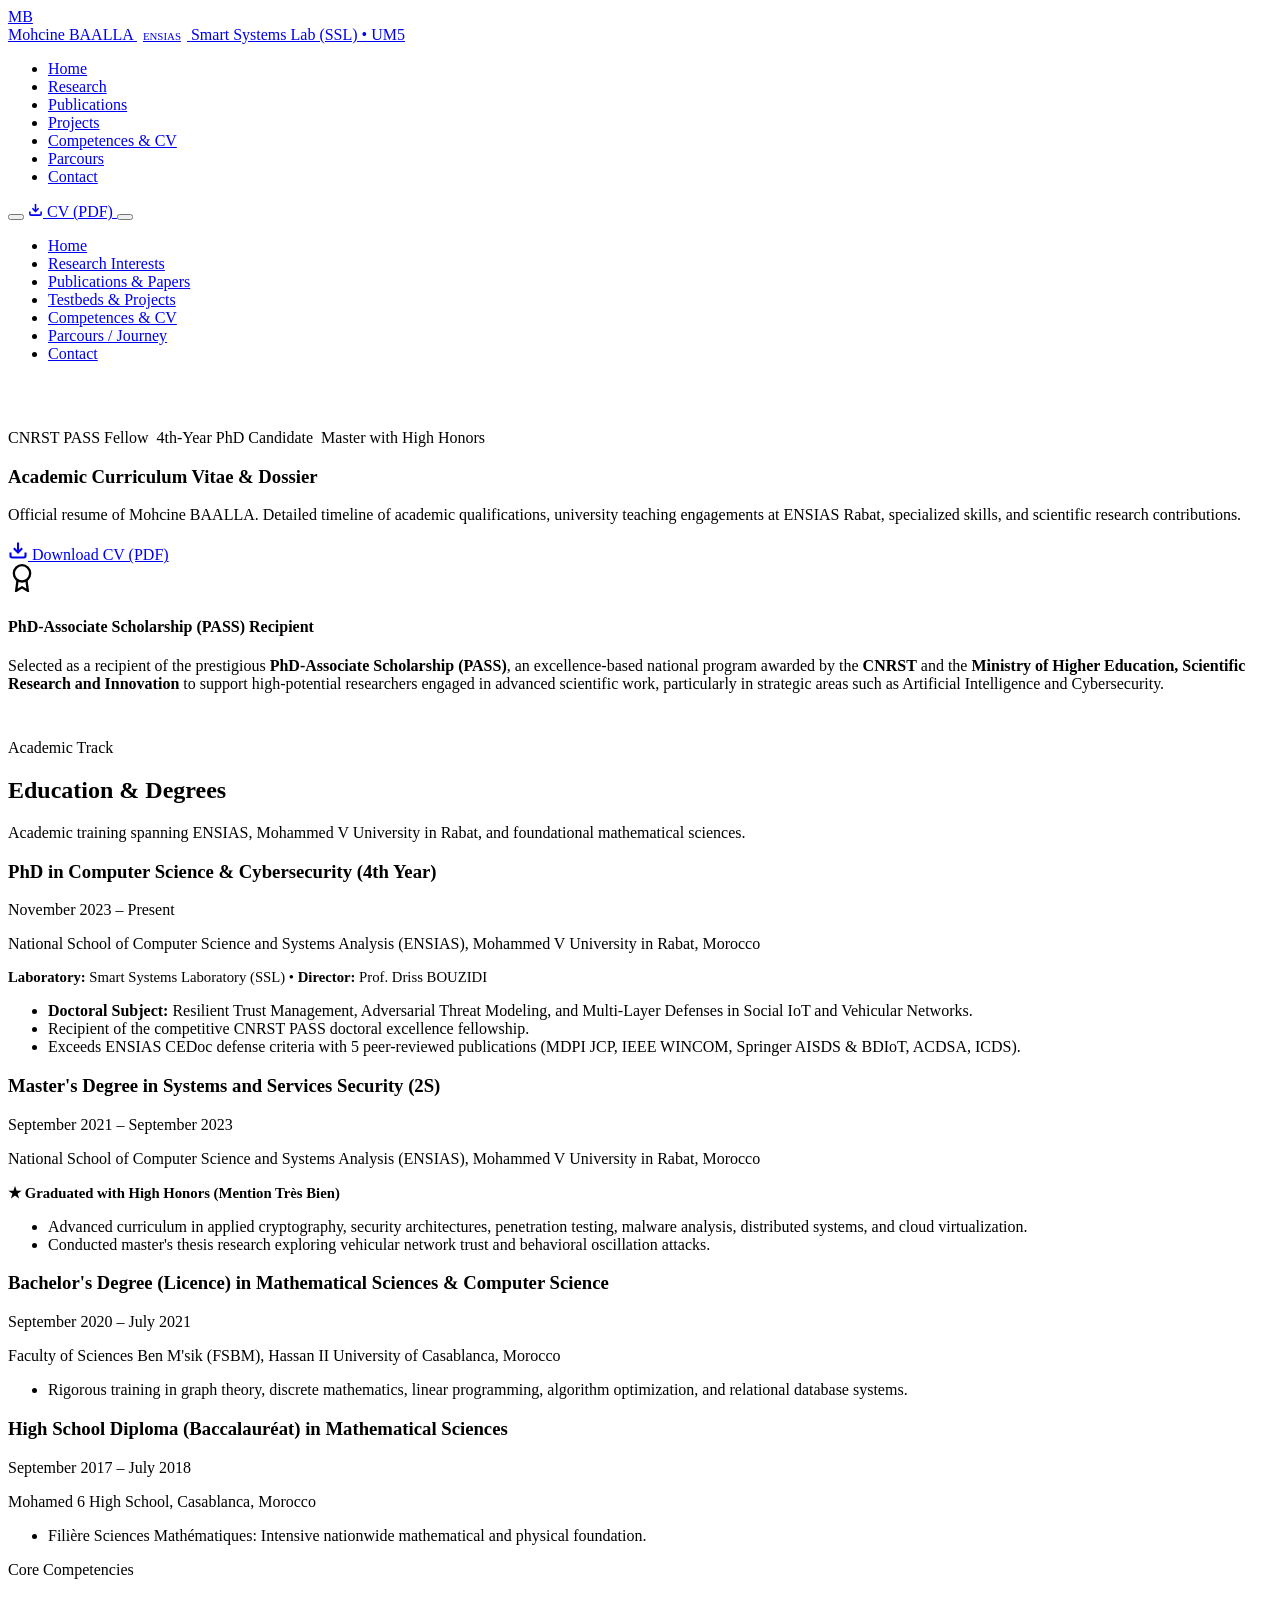
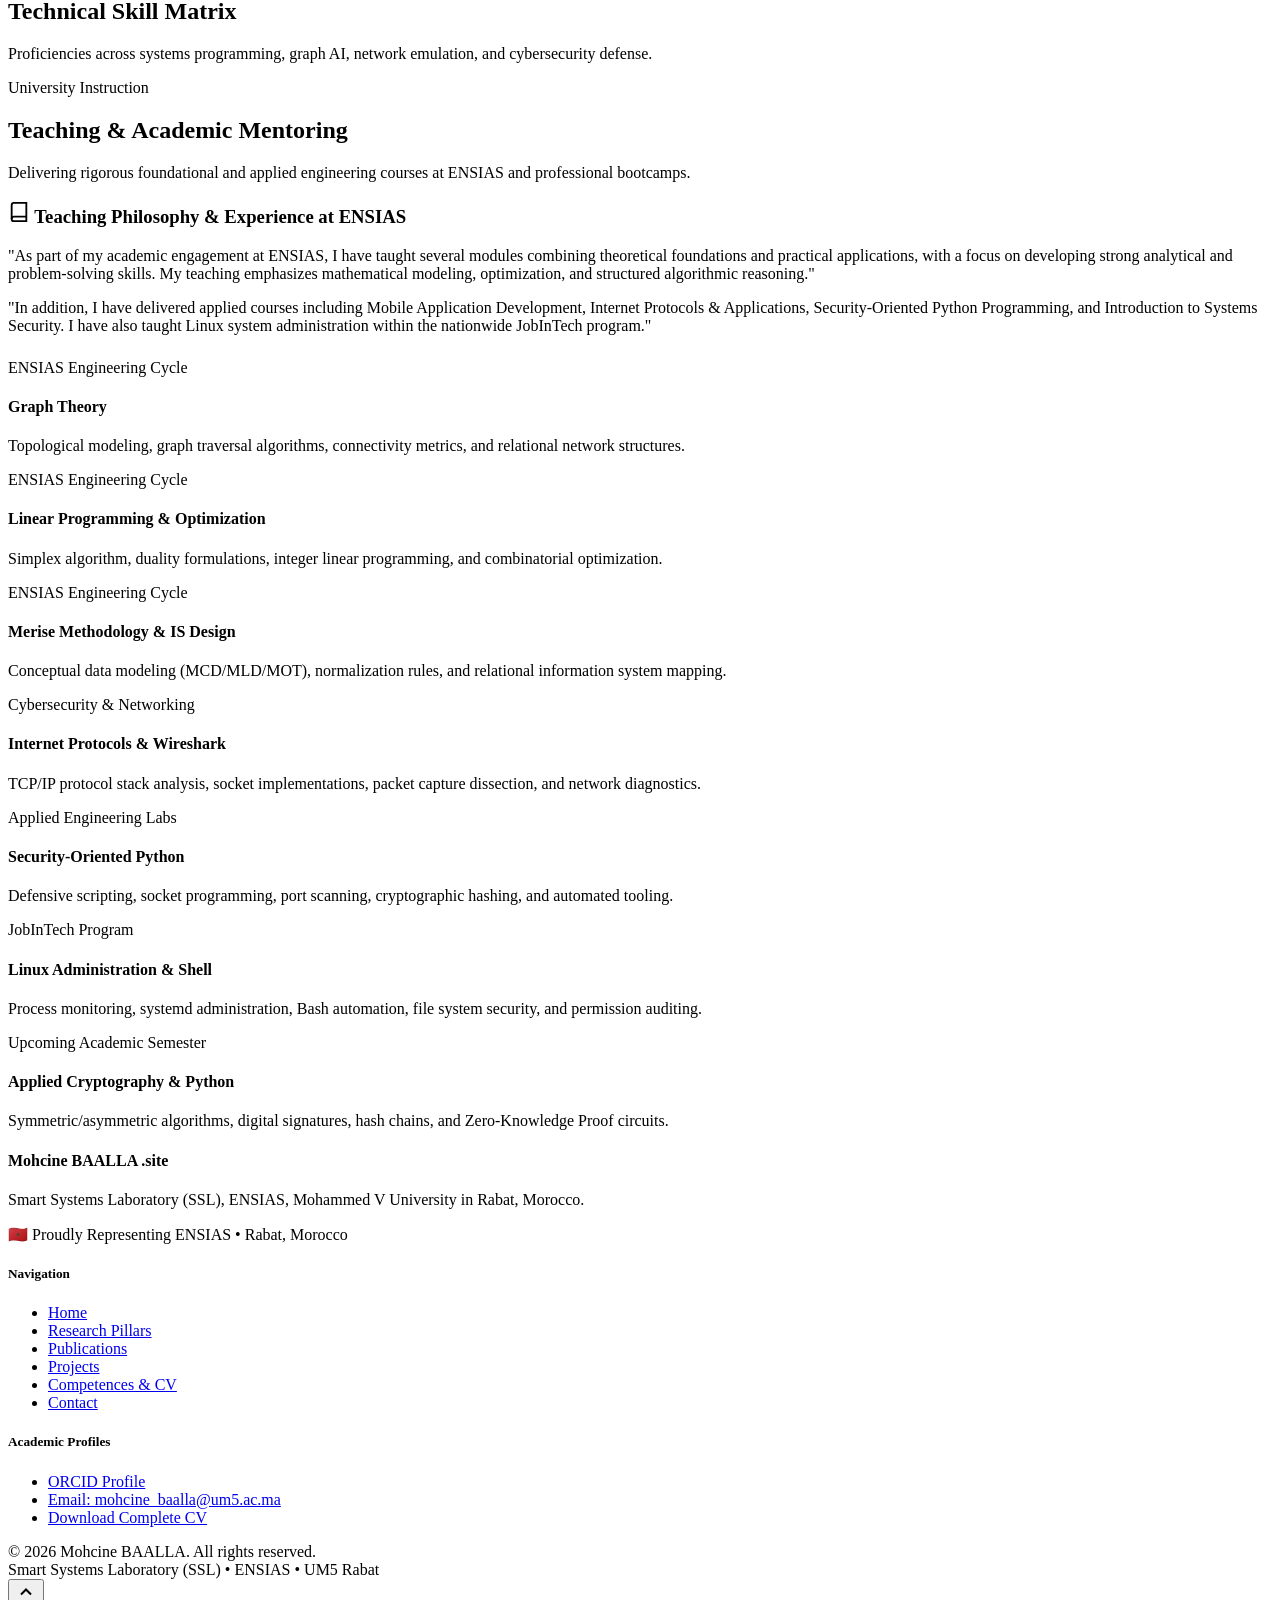
==== competences.html @ a09f3de0 "Add files via upload" ====
<!DOCTYPE html>
<html lang="en" data-theme="dark">
<head>
  <meta charset="UTF-8">
  <meta name="viewport" content="width=device-width, initial-scale=1.0">
  <title>Curriculum Vitae & Technical Competences | Mohcine BAALLA | ENSIAS Rabat</title>
  <meta name="description" content="Academic Curriculum Vitae and technical competencies matrix of Mohcine BAALLA: Education at ENSIAS, CNRST PASS fellowship, university teaching, and skills in Python, C, PyTorch Geometric, Contiki-NG.">
  <link rel="canonical" href="https://mohcine.site/competences.html">

  <meta property="og:type" content="article">
  <meta property="og:url" content="https://mohcine.site/competences.html">
  <meta property="og:title" content="Curriculum Vitae & Technical Competencies | Mohcine BAALLA">
  <meta property="og:description" content="Education at ENSIAS, teaching experience, and skill matrix in Cybersecurity, AI, and Network Simulation.">
  <meta property="og:image" content="https://mohcine.site/assets/images/mohcine_baalla.jpg">

  <link rel="stylesheet" href="assets/css/style.css">
</head>
<body>

  <!-- =========================================================================
       NAVIGATION BAR
       ========================================================================= -->
  <header class="site-header">
    <div class="container nav-container">
      <a href="index.html" class="brand-logo" aria-label="Mohcine Baalla Homepage">
        <div class="brand-symbol">MB</div>
        <div class="brand-text">
          <span class="brand-name">Mohcine BAALLA <span class="badge badge-sapphire" style="font-size: 0.68rem; padding: 2px 6px;">ENSIAS</span></span>
          <span class="brand-tag">Smart Systems Lab (SSL) • UM5</span>
        </div>
      </a>

      <nav aria-label="Main Navigation">
        <ul class="nav-links">
          <li><a href="index.html" class="nav-link">Home</a></li>
          <li><a href="research.html" class="nav-link">Research</a></li>
          <li><a href="publications.html" class="nav-link">Publications</a></li>
          <li><a href="projects.html" class="nav-link">Projects</a></li>
          <li><a href="competences.html" class="nav-link active">Competences & CV</a></li>
          <li><a href="parcours.html" class="nav-link">Parcours</a></li>
          <li><a href="contact.html" class="nav-link">Contact</a></li>
        </ul>
      </nav>

      <div class="nav-actions">
        <button class="theme-toggle-btn" id="themeToggleBtn" aria-label="Toggle Theme" title="Toggle Theme"></button>
        <a href="assets/docs/CV_Mohcine_BAALLA.pdf" target="_blank" class="btn btn-sm btn-primary" download>
          <svg width="15" height="15" viewBox="0 0 24 24" fill="none" stroke="currentColor" stroke-width="2.5"><path d="M21 15v4a2 2 0 0 1-2 2H5a2 2 0 0 1-2-2v-4"/><polyline points="7 10 12 15 17 10"/><line x1="12" y1="15" x2="12" y2="3"/></svg>
          CV (PDF)
        </a>
        <button class="hamburger-btn" id="hamburgerBtn" aria-label="Toggle navigation menu">
          <span></span><span></span><span></span>
        </button>
      </div>
    </div>
  </header>

  <div class="mobile-drawer" id="mobileDrawer">
    <ul class="mobile-nav-links">
      <li><a href="index.html" class="mobile-nav-link">Home</a></li>
      <li><a href="research.html" class="mobile-nav-link">Research Interests</a></li>
      <li><a href="publications.html" class="mobile-nav-link">Publications & Papers</a></li>
      <li><a href="projects.html" class="mobile-nav-link">Testbeds & Projects</a></li>
      <li><a href="competences.html" class="mobile-nav-link active">Competences & CV</a></li>
      <li><a href="parcours.html" class="mobile-nav-link">Parcours / Journey</a></li>
      <li><a href="contact.html" class="mobile-nav-link">Contact</a></li>
    </ul>
  </div>

  <!-- =========================================================================
       CV CALLOUT BANNER
       ========================================================================= -->
  <section class="section" style="padding-top: 50px; padding-bottom: 30px;">
    <div class="container">
      <div class="cv-banner">
        <div class="cv-banner-text">
          <div style="display: flex; gap: 8px; margin-bottom: 12px; flex-wrap: wrap;">
            <span class="badge badge-amber">CNRST PASS Fellow</span>
            <span class="badge badge-sapphire">4th-Year PhD Candidate</span>
            <span class="badge badge-emerald">Master with High Honors</span>
          </div>
          <h3>Academic Curriculum Vitae & Dossier</h3>
          <p>
            Official resume of Mohcine BAALLA. Detailed timeline of academic qualifications, university teaching engagements at ENSIAS Rabat, specialized skills, and scientific research contributions.
          </p>
        </div>
        <div>
          <a href="assets/docs/CV_Mohcine_BAALLA.pdf" target="_blank" class="cv-download-btn" download>
            <svg width="20" height="20" viewBox="0 0 24 24" fill="none" stroke="currentColor" stroke-width="2.5"><path d="M21 15v4a2 2 0 0 1-2 2H5a2 2 0 0 1-2-2v-4"/><polyline points="7 10 12 15 17 10"/><line x1="12" y1="15" x2="12" y2="3"/></svg>
            Download CV (PDF)
          </a>
        </div>
      </div>

      <!-- CNRST PASS Fellowship Distinction -->
      <div class="fellowship-box">
        <div class="fellowship-icon">
          <svg width="28" height="28" viewBox="0 0 24 24" fill="none" stroke="currentColor" stroke-width="2"><circle cx="12" cy="8" r="7"/><polyline points="8.21 13.89 7 23 12 20 17 23 15.79 13.88"/></svg>
        </div>
        <div>
          <h4 class="fellowship-title">PhD-Associate Scholarship (PASS) Recipient</h4>
          <p class="fellowship-desc">
            Selected as a recipient of the prestigious <strong>PhD-Associate Scholarship (PASS)</strong>, an excellence-based national program awarded by the <strong>CNRST</strong> and the <strong>Ministry of Higher Education, Scientific Research and Innovation</strong> to support high-potential researchers engaged in advanced scientific work, particularly in strategic areas such as Artificial Intelligence and Cybersecurity.
          </p>
        </div>
      </div>
    </div>
  </section>

  <!-- =========================================================================
       EDUCATION TIMELINE
       ========================================================================= -->
  <section class="section section-alt">
    <div class="container">
      <div class="section-header">
        <span class="section-kicker">Academic Track</span>
        <h2 class="section-title">Education & Degrees</h2>
        <p class="section-subtitle">Academic training spanning ENSIAS, Mohammed V University in Rabat, and foundational mathematical sciences.</p>
      </div>

      <div class="edu-list">
        <!-- PhD -->
        <div class="edu-card">
          <div class="edu-header-row">
            <h3 class="edu-degree">PhD in Computer Science & Cybersecurity (4th Year)</h3>
            <span class="edu-period">November 2023 – Present</span>
          </div>
          <p class="edu-institution">National School of Computer Science and Systems Analysis (ENSIAS), Mohammed V University in Rabat, Morocco</p>
          <p style="font-size: 0.92rem; color: var(--text-muted); margin-bottom: 8px;">
            <strong>Laboratory:</strong> Smart Systems Laboratory (SSL) • <strong>Director:</strong> Prof. Driss BOUZIDI
          </p>
          <ul class="edu-details-list">
            <li class="edu-detail-item"><strong>Doctoral Subject:</strong> Resilient Trust Management, Adversarial Threat Modeling, and Multi-Layer Defenses in Social IoT and Vehicular Networks.</li>
            <li class="edu-detail-item">Recipient of the competitive CNRST PASS doctoral excellence fellowship.</li>
            <li class="edu-detail-item">Exceeds ENSIAS CEDoc defense criteria with 5 peer-reviewed publications (MDPI JCP, IEEE WINCOM, Springer AISDS & BDIoT, ACDSA, ICDS).</li>
          </ul>
        </div>

        <!-- Master -->
        <div class="edu-card">
          <div class="edu-header-row">
            <h3 class="edu-degree">Master's Degree in Systems and Services Security (2S)</h3>
            <span class="edu-period">September 2021 – September 2023</span>
          </div>
          <p class="edu-institution">National School of Computer Science and Systems Analysis (ENSIAS), Mohammed V University in Rabat, Morocco</p>
          <p style="font-size: 0.92rem; color: var(--emerald-500); font-weight: 700; margin-bottom: 8px;">
            ★ Graduated with High Honors (Mention Très Bien)
          </p>
          <ul class="edu-details-list">
            <li class="edu-detail-item">Advanced curriculum in applied cryptography, security architectures, penetration testing, malware analysis, distributed systems, and cloud virtualization.</li>
            <li class="edu-detail-item">Conducted master's thesis research exploring vehicular network trust and behavioral oscillation attacks.</li>
          </ul>
        </div>

        <!-- Bachelor -->
        <div class="edu-card">
          <div class="edu-header-row">
            <h3 class="edu-degree">Bachelor's Degree (Licence) in Mathematical Sciences & Computer Science</h3>
            <span class="edu-period">September 2020 – July 2021</span>
          </div>
          <p class="edu-institution">Faculty of Sciences Ben M'sik (FSBM), Hassan II University of Casablanca, Morocco</p>
          <ul class="edu-details-list">
            <li class="edu-detail-item">Rigorous training in graph theory, discrete mathematics, linear programming, algorithm optimization, and relational database systems.</li>
          </ul>
        </div>

        <!-- Baccalauréat -->
        <div class="edu-card">
          <div class="edu-header-row">
            <h3 class="edu-degree">High School Diploma (Baccalauréat) in Mathematical Sciences</h3>
            <span class="edu-period">September 2017 – July 2018</span>
          </div>
          <p class="edu-institution">Mohamed 6 High School, Casablanca, Morocco</p>
          <ul class="edu-details-list">
            <li class="edu-detail-item">Filière Sciences Mathématiques: Intensive nationwide mathematical and physical foundation.</li>
          </ul>
        </div>
      </div>
    </div>
  </section>

  <!-- =========================================================================
       TECHNICAL SKILLS MATRIX (DYNAMICALLY RENDERED)
       ========================================================================= -->
  <section class="section">
    <div class="container">
      <div class="section-header text-center">
        <span class="section-kicker">Core Competencies</span>
        <h2 class="section-title">Technical Skill Matrix</h2>
        <p class="section-subtitle">Proficiencies across systems programming, graph AI, network emulation, and cybersecurity defense.</p>
      </div>

      <div class="skills-category-grid" id="skillsContainer">
        <!-- Rendered by JS from SKILLS_DATA -->
      </div>
    </div>
  </section>

  <!-- =========================================================================
       TEACHING & ACADEMIC ENGAGEMENT
       ========================================================================= -->
  <section class="section section-alt">
    <div class="container">
      <div class="section-header">
        <span class="section-kicker">University Instruction</span>
        <h2 class="section-title">Teaching & Academic Mentoring</h2>
        <p class="section-subtitle">Delivering rigorous foundational and applied engineering courses at ENSIAS and professional bootcamps.</p>
      </div>

      <div class="bio-card" style="margin-bottom: 24px;">
        <h3 class="bio-card-title">
          <svg width="22" height="22" viewBox="0 0 24 24" fill="none" stroke="currentColor" stroke-width="2"><path d="M4 19.5A2.5 2.5 0 0 1 6.5 17H20"/><path d="M6.5 2H20v20H6.5A2.5 2.5 0 0 1 4 19.5v-15A2.5 2.5 0 0 1 6.5 2z"/></svg>
          Teaching Philosophy & Experience at ENSIAS
        </h3>
        <p>
          "As part of my academic engagement at ENSIAS, I have taught several modules combining theoretical foundations and practical applications, with a focus on developing strong analytical and problem-solving skills. My teaching emphasizes mathematical modeling, optimization, and structured algorithmic reasoning."
        </p>
        <p>
          "In addition, I have delivered applied courses including Mobile Application Development, Internet Protocols & Applications, Security-Oriented Python Programming, and Introduction to Systems Security. I have also taught Linux system administration within the nationwide JobInTech program."
        </p>
      </div>

      <div class="teaching-grid">
        <div class="teaching-course-card">
          <div class="course-level">ENSIAS Engineering Cycle</div>
          <h4 class="course-name">Graph Theory</h4>
          <p class="course-desc">Topological modeling, graph traversal algorithms, connectivity metrics, and relational network structures.</p>
        </div>

        <div class="teaching-course-card">
          <div class="course-level">ENSIAS Engineering Cycle</div>
          <h4 class="course-name">Linear Programming & Optimization</h4>
          <p class="course-desc">Simplex algorithm, duality formulations, integer linear programming, and combinatorial optimization.</p>
        </div>

        <div class="teaching-course-card">
          <div class="course-level">ENSIAS Engineering Cycle</div>
          <h4 class="course-name">Merise Methodology & IS Design</h4>
          <p class="course-desc">Conceptual data modeling (MCD/MLD/MOT), normalization rules, and relational information system mapping.</p>
        </div>

        <div class="teaching-course-card">
          <div class="course-level">Cybersecurity & Networking</div>
          <h4 class="course-name">Internet Protocols & Wireshark</h4>
          <p class="course-desc">TCP/IP protocol stack analysis, socket implementations, packet capture dissection, and network diagnostics.</p>
        </div>

        <div class="teaching-course-card">
          <div class="course-level">Applied Engineering Labs</div>
          <h4 class="course-name">Security-Oriented Python</h4>
          <p class="course-desc">Defensive scripting, socket programming, port scanning, cryptographic hashing, and automated tooling.</p>
        </div>

        <div class="teaching-course-card">
          <div class="course-level">JobInTech Program</div>
          <h4 class="course-name">Linux Administration & Shell</h4>
          <p class="course-desc">Process monitoring, systemd administration, Bash automation, file system security, and permission auditing.</p>
        </div>

        <div class="teaching-course-card">
          <div class="course-level">Upcoming Academic Semester</div>
          <h4 class="course-name">Applied Cryptography & Python</h4>
          <p class="course-desc">Symmetric/asymmetric algorithms, digital signatures, hash chains, and Zero-Knowledge Proof circuits.</p>
        </div>
      </div>
    </div>
  </section>

  <!-- =========================================================================
       FOOTER
       ========================================================================= -->
  <footer class="site-footer">
    <div class="container">
      <div class="footer-grid">
        <div class="footer-brand">
          <h4>Mohcine BAALLA <span class="gradient-text">.site</span></h4>
          <p>Smart Systems Laboratory (SSL), ENSIAS, Mohammed V University in Rabat, Morocco.</p>
          <div style="margin-top: 14px;">
            <span class="morocco-badge">🇲🇦 Proudly Representing ENSIAS • Rabat, Morocco</span>
          </div>
        </div>

        <div>
          <h5 class="footer-heading">Navigation</h5>
          <ul class="footer-links-list">
            <li class="footer-link-item"><a href="index.html">Home</a></li>
            <li class="footer-link-item"><a href="research.html">Research Pillars</a></li>
            <li class="footer-link-item"><a href="publications.html">Publications</a></li>
            <li class="footer-link-item"><a href="projects.html">Projects</a></li>
            <li class="footer-link-item"><a href="competences.html">Competences & CV</a></li>
            <li class="footer-link-item"><a href="contact.html">Contact</a></li>
          </ul>
        </div>

        <div>
          <h5 class="footer-heading">Academic Profiles</h5>
          <ul class="footer-links-list">
            <li class="footer-link-item"><a href="https://orcid.org/0009-0001-5148-0556" target="_blank" rel="noopener">ORCID Profile</a></li>
            <li class="footer-link-item"><a href="mailto:mohcine_baalla@um5.ac.ma">Email: mohcine_baalla@um5.ac.ma</a></li>
            <li class="footer-link-item"><a href="assets/docs/CV_Mohcine_BAALLA.pdf" target="_blank" download>Download Complete CV</a></li>
          </ul>
        </div>
      </div>

      <div class="footer-bottom">
        <div>&copy; 2026 Mohcine BAALLA. All rights reserved.</div>
        <div>Smart Systems Laboratory (SSL) • ENSIAS • UM5 Rabat</div>
      </div>
    </div>
  </footer>

  <button class="scroll-top-btn" id="scrollTopBtn" aria-label="Scroll to top"><svg width="20" height="20" viewBox="0 0 24 24" fill="none" stroke="currentColor" stroke-width="2.5"><polyline points="18 15 12 9 6 15"/></svg></button>

  <script src="assets/js/data.js"></script>
  <script src="assets/js/main.js"></script>
</body>
</html>
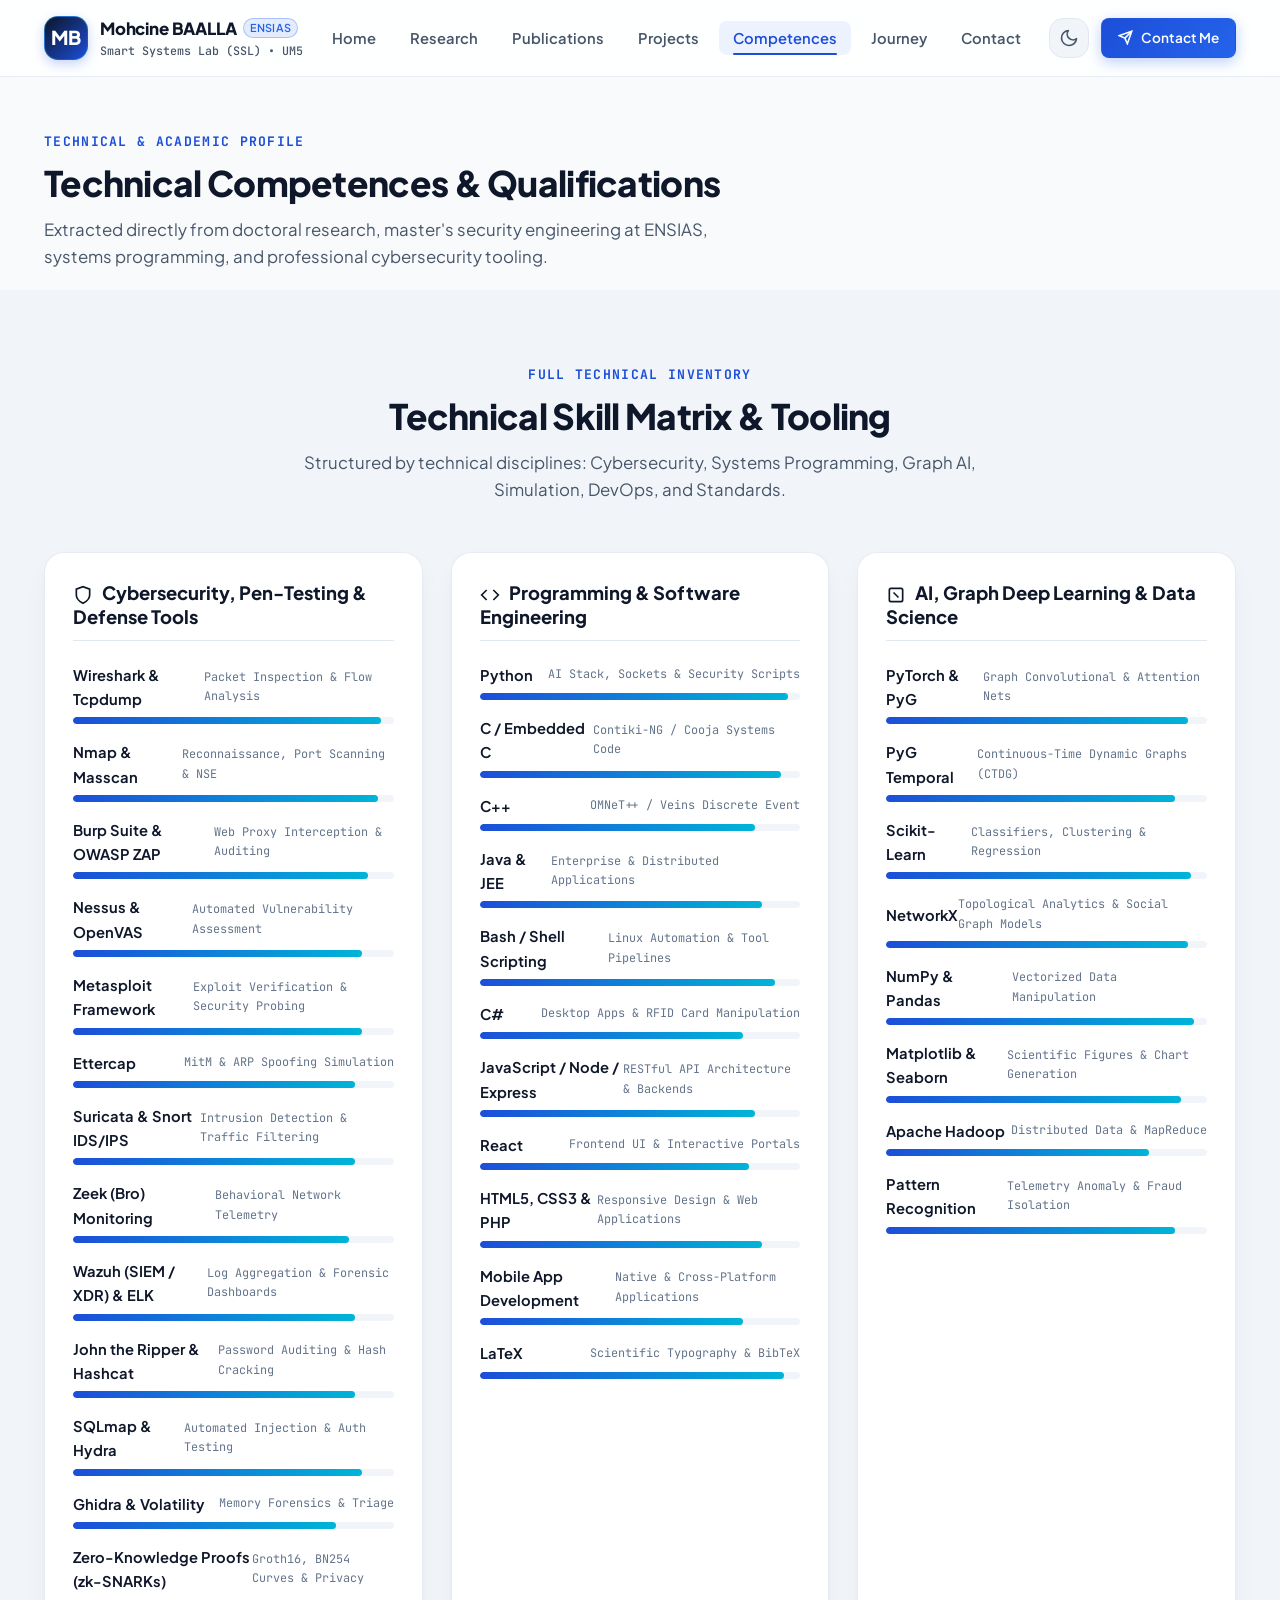
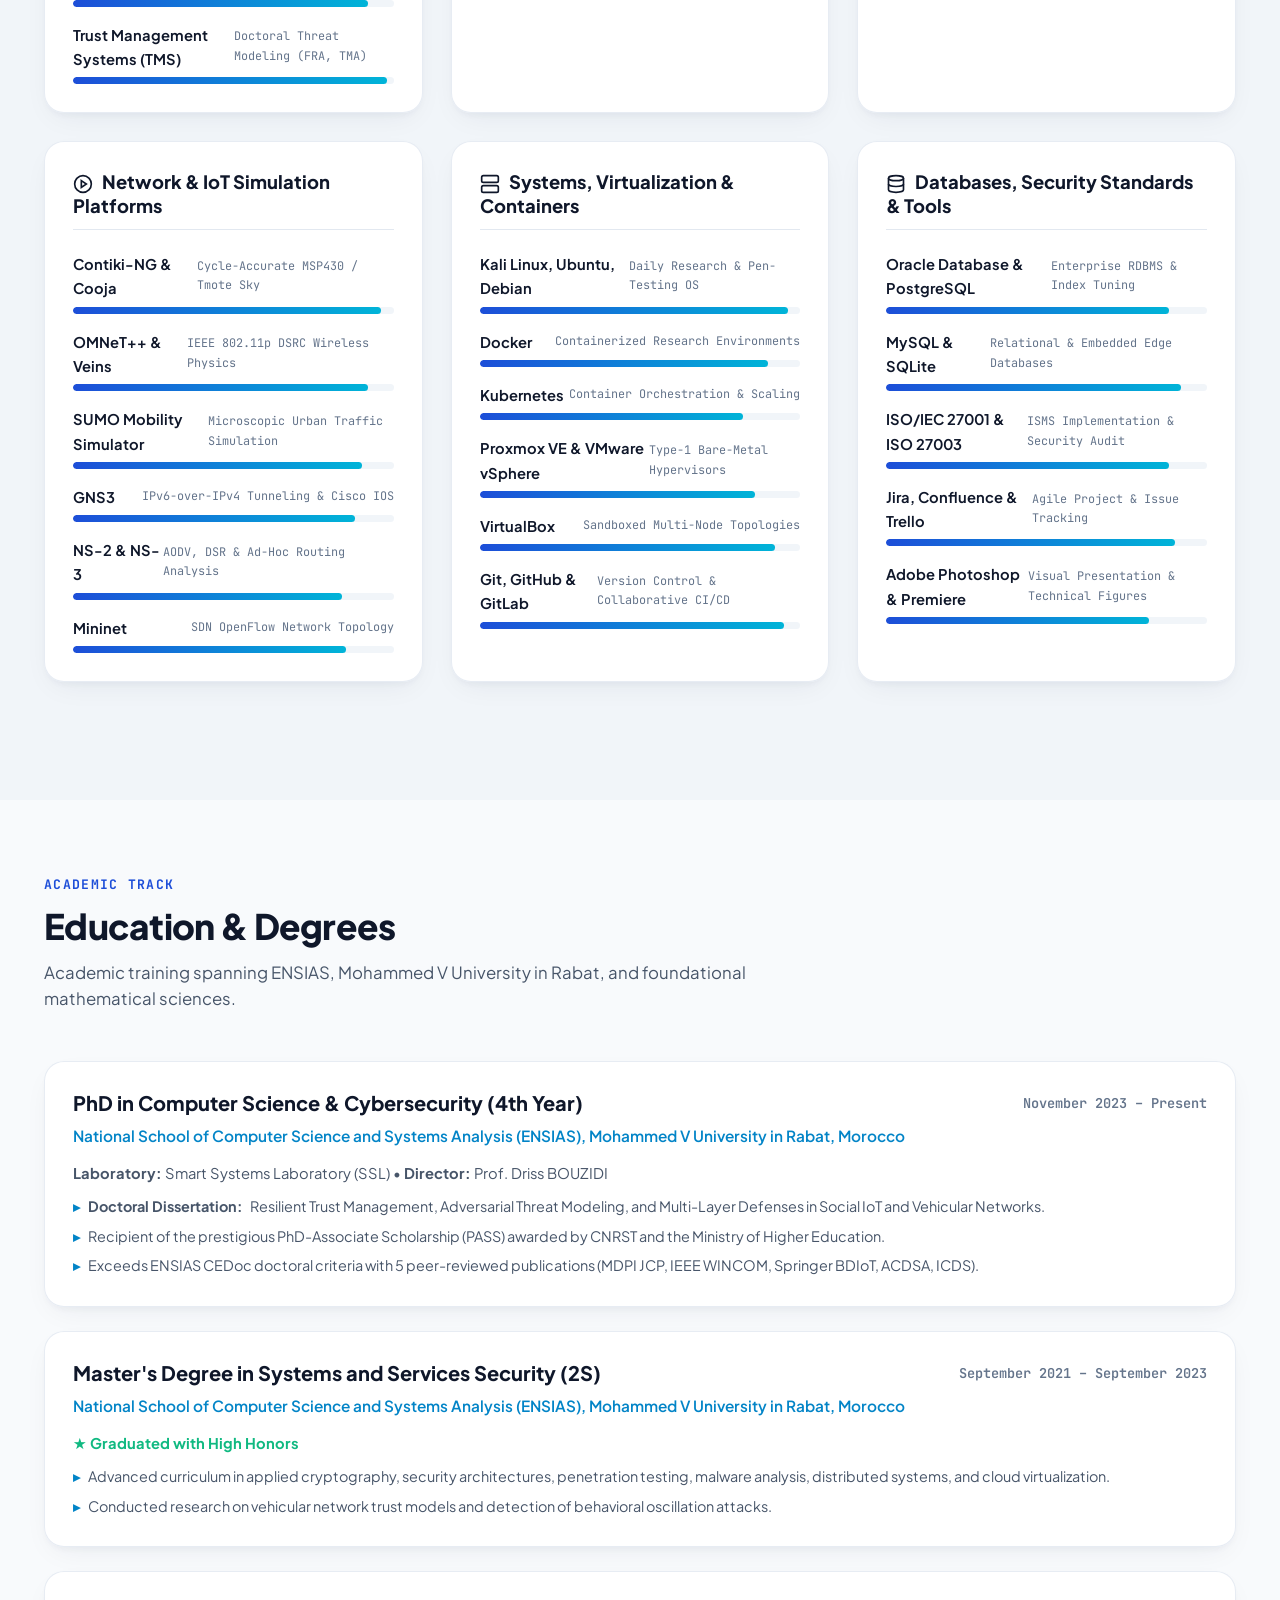
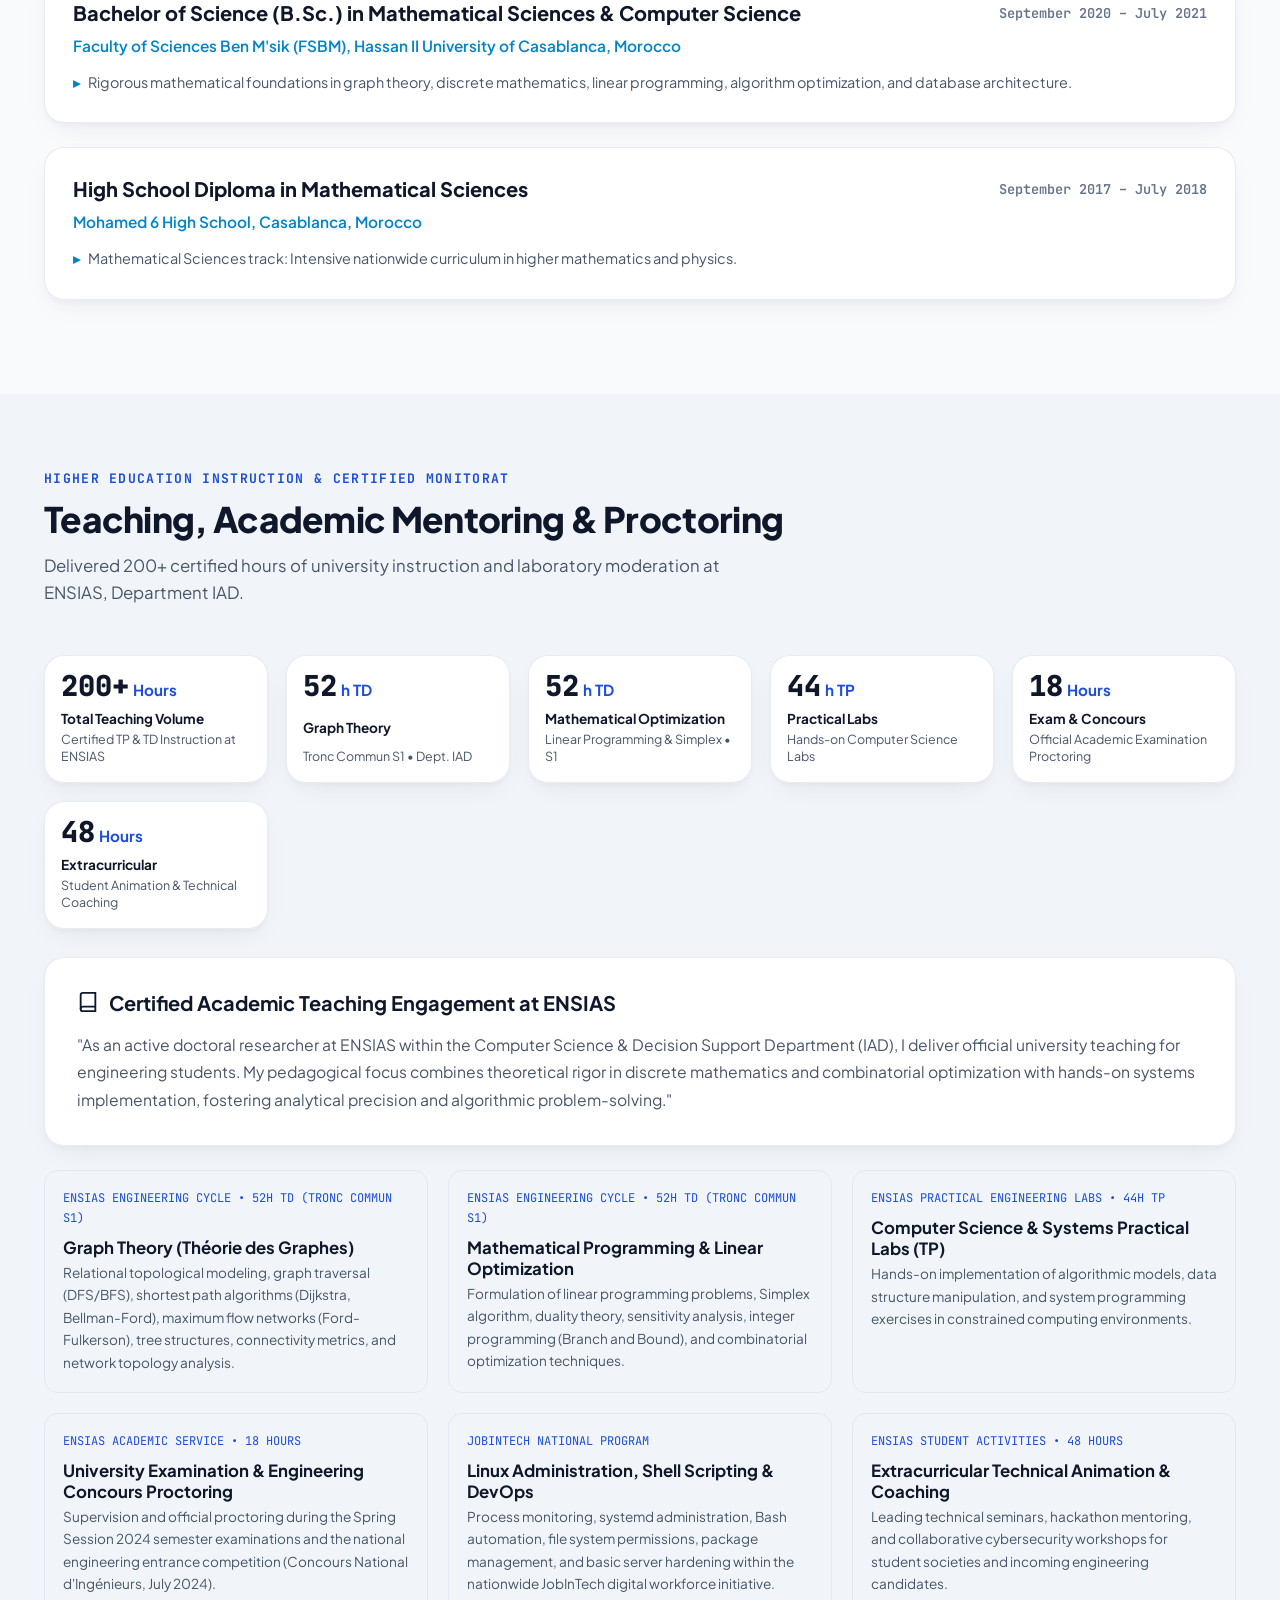
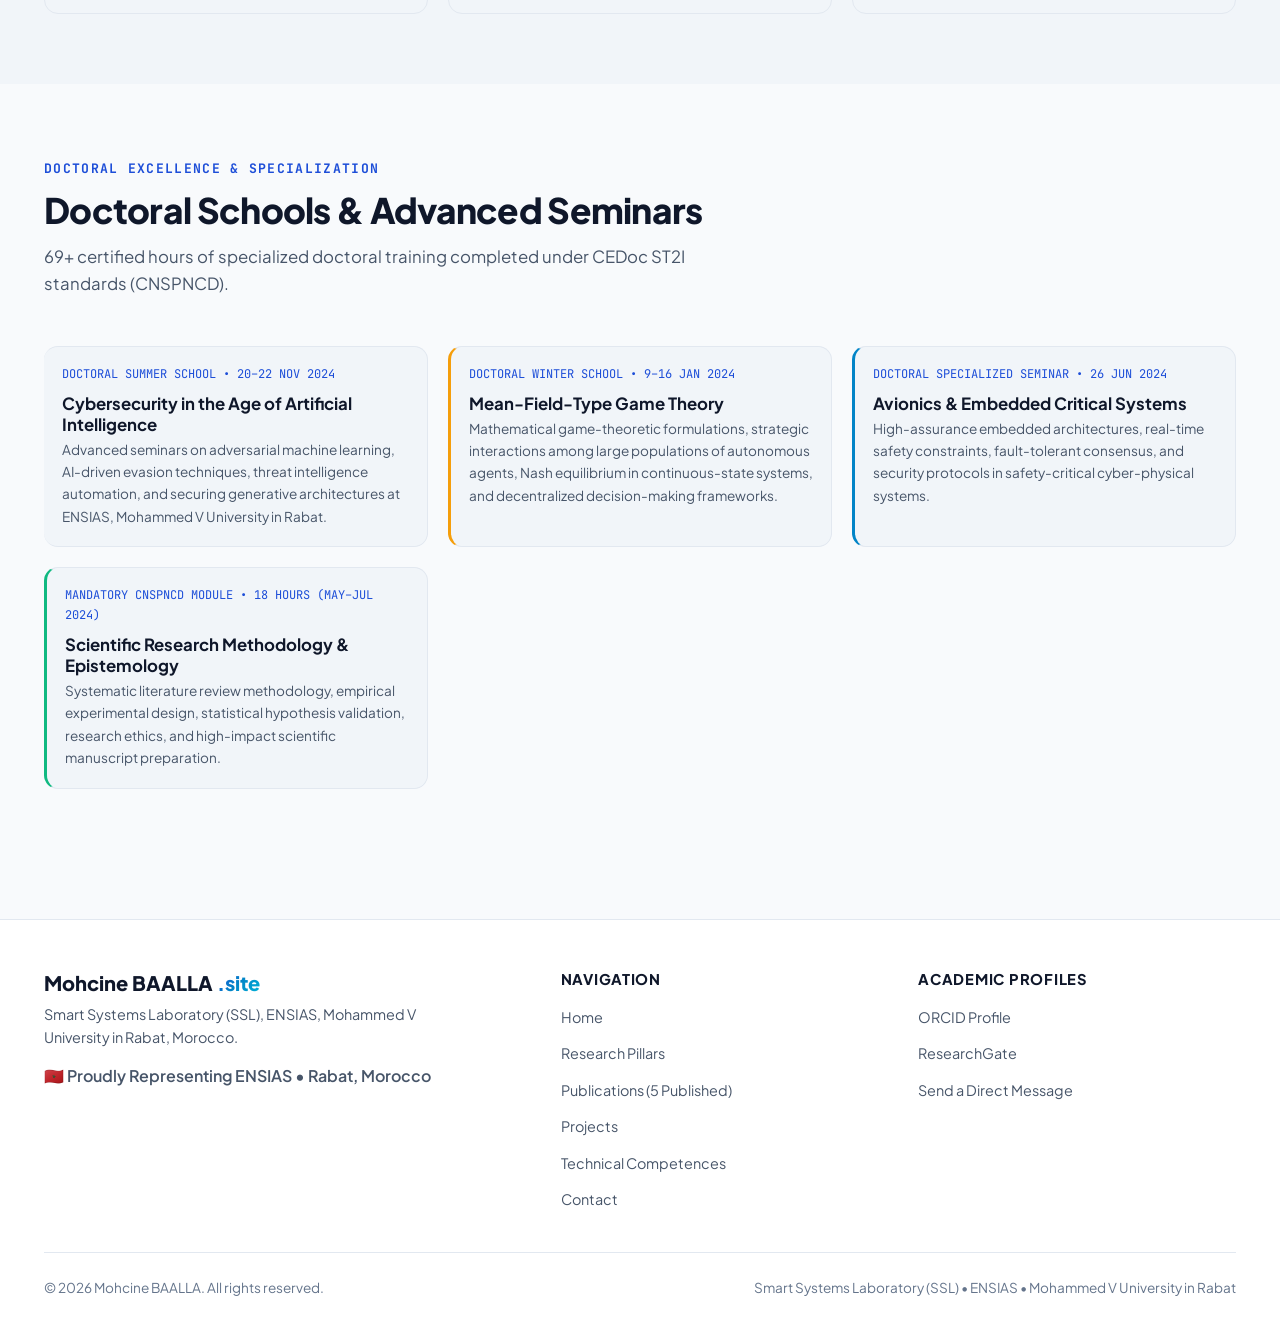
==== commit 35e9286c: "Add files via upload" ====
--- a/competences.html
+++ b/competences.html
@@ -1,20 +1,24 @@
 <!DOCTYPE html>
 <html lang="en" data-theme="dark">
+
 <head>
   <meta charset="UTF-8">
   <meta name="viewport" content="width=device-width, initial-scale=1.0">
-  <title>Curriculum Vitae & Technical Competences | Mohcine BAALLA | ENSIAS Rabat</title>
-  <meta name="description" content="Academic Curriculum Vitae and technical competencies matrix of Mohcine BAALLA: Education at ENSIAS, CNRST PASS fellowship, university teaching, and skills in Python, C, PyTorch Geometric, Contiki-NG.">
+  <title>Technical Competences & Curriculum Vitae | Mohcine BAALLA | ENSIAS Rabat</title>
+  <meta name="description"
+    content="Technical competences, cybersecurity tooling, AI & simulation platforms, education timeline, and university teaching by Mohcine BAALLA at ENSIAS Rabat.">
   <link rel="canonical" href="https://mohcine.site/competences.html">
 
   <meta property="og:type" content="article">
   <meta property="og:url" content="https://mohcine.site/competences.html">
-  <meta property="og:title" content="Curriculum Vitae & Technical Competencies | Mohcine BAALLA">
-  <meta property="og:description" content="Education at ENSIAS, teaching experience, and skill matrix in Cybersecurity, AI, and Network Simulation.">
+  <meta property="og:title" content="Technical Competences & Academic Qualifications | Mohcine BAALLA">
+  <meta property="og:description"
+    content="Comprehensive technical skillset in Cybersecurity, Systems Programming, Graph AI, and Network Simulation.">
   <meta property="og:image" content="https://mohcine.site/assets/images/mohcine_baalla.jpg">
 
   <link rel="stylesheet" href="assets/css/style.css">
 </head>
+
 <body>
 
   <!-- =========================================================================
@@ -25,7 +29,8 @@
       <a href="index.html" class="brand-logo" aria-label="Mohcine Baalla Homepage">
         <div class="brand-symbol">MB</div>
         <div class="brand-text">
-          <span class="brand-name">Mohcine BAALLA <span class="badge badge-sapphire" style="font-size: 0.68rem; padding: 2px 6px;">ENSIAS</span></span>
+          <span class="brand-name">Mohcine BAALLA <span class="badge badge-sapphire"
+              style="font-size: 0.68rem; padding: 2px 6px;">ENSIAS</span></span>
           <span class="brand-tag">Smart Systems Lab (SSL) • UM5</span>
         </div>
       </a>
@@ -36,17 +41,20 @@
           <li><a href="research.html" class="nav-link">Research</a></li>
           <li><a href="publications.html" class="nav-link">Publications</a></li>
           <li><a href="projects.html" class="nav-link">Projects</a></li>
-          <li><a href="competences.html" class="nav-link active">Competences & CV</a></li>
-          <li><a href="parcours.html" class="nav-link">Parcours</a></li>
+          <li><a href="competences.html" class="nav-link active">Competences</a></li>
+          <li><a href="parcours.html" class="nav-link">Journey</a></li>
           <li><a href="contact.html" class="nav-link">Contact</a></li>
         </ul>
       </nav>
 
       <div class="nav-actions">
         <button class="theme-toggle-btn" id="themeToggleBtn" aria-label="Toggle Theme" title="Toggle Theme"></button>
-        <a href="assets/docs/CV_Mohcine_BAALLA.pdf" target="_blank" class="btn btn-sm btn-primary" download>
-          <svg width="15" height="15" viewBox="0 0 24 24" fill="none" stroke="currentColor" stroke-width="2.5"><path d="M21 15v4a2 2 0 0 1-2 2H5a2 2 0 0 1-2-2v-4"/><polyline points="7 10 12 15 17 10"/><line x1="12" y1="15" x2="12" y2="3"/></svg>
-          CV (PDF)
+        <a href="contact.html" class="btn btn-sm btn-primary">
+          <svg width="15" height="15" viewBox="0 0 24 24" fill="none" stroke="currentColor" stroke-width="2.5">
+            <line x1="22" y1="2" x2="11" y2="13" />
+            <polygon points="22 2 15 22 11 13 2 9 22 2" />
+          </svg>
+          Contact Me
         </a>
         <button class="hamburger-btn" id="hamburgerBtn" aria-label="Toggle navigation menu">
           <span></span><span></span><span></span>
@@ -59,63 +67,504 @@
     <ul class="mobile-nav-links">
       <li><a href="index.html" class="mobile-nav-link">Home</a></li>
       <li><a href="research.html" class="mobile-nav-link">Research Interests</a></li>
-      <li><a href="publications.html" class="mobile-nav-link">Publications & Papers</a></li>
+      <li><a href="publications.html" class="mobile-nav-link">Publications (5 Published)</a></li>
       <li><a href="projects.html" class="mobile-nav-link">Testbeds & Projects</a></li>
-      <li><a href="competences.html" class="mobile-nav-link active">Competences & CV</a></li>
-      <li><a href="parcours.html" class="mobile-nav-link">Parcours / Journey</a></li>
+      <li><a href="competences.html" class="mobile-nav-link active">Technical Competences</a></li>
+      <li><a href="parcours.html" class="mobile-nav-link">Academic Journey</a></li>
       <li><a href="contact.html" class="mobile-nav-link">Contact</a></li>
     </ul>
   </div>
 
   <!-- =========================================================================
-       CV CALLOUT BANNER
+       PAGE HEADER
        ========================================================================= -->
-  <section class="section" style="padding-top: 50px; padding-bottom: 30px;">
-    <div class="container">
-      <div class="cv-banner">
-        <div class="cv-banner-text">
-          <div style="display: flex; gap: 8px; margin-bottom: 12px; flex-wrap: wrap;">
-            <span class="badge badge-amber">CNRST PASS Fellow</span>
-            <span class="badge badge-sapphire">4th-Year PhD Candidate</span>
-            <span class="badge badge-emerald">Master with High Honors</span>
-          </div>
-          <h3>Academic Curriculum Vitae & Dossier</h3>
-          <p>
-            Official resume of Mohcine BAALLA. Detailed timeline of academic qualifications, university teaching engagements at ENSIAS Rabat, specialized skills, and scientific research contributions.
-          </p>
-        </div>
-        <div>
-          <a href="assets/docs/CV_Mohcine_BAALLA.pdf" target="_blank" class="cv-download-btn" download>
-            <svg width="20" height="20" viewBox="0 0 24 24" fill="none" stroke="currentColor" stroke-width="2.5"><path d="M21 15v4a2 2 0 0 1-2 2H5a2 2 0 0 1-2-2v-4"/><polyline points="7 10 12 15 17 10"/><line x1="12" y1="15" x2="12" y2="3"/></svg>
-            Download CV (PDF)
-          </a>
-        </div>
-      </div>
-
-      <!-- CNRST PASS Fellowship Distinction -->
-      <div class="fellowship-box">
-        <div class="fellowship-icon">
-          <svg width="28" height="28" viewBox="0 0 24 24" fill="none" stroke="currentColor" stroke-width="2"><circle cx="12" cy="8" r="7"/><polyline points="8.21 13.89 7 23 12 20 17 23 15.79 13.88"/></svg>
-        </div>
-        <div>
-          <h4 class="fellowship-title">PhD-Associate Scholarship (PASS) Recipient</h4>
-          <p class="fellowship-desc">
-            Selected as a recipient of the prestigious <strong>PhD-Associate Scholarship (PASS)</strong>, an excellence-based national program awarded by the <strong>CNRST</strong> and the <strong>Ministry of Higher Education, Scientific Research and Innovation</strong> to support high-potential researchers engaged in advanced scientific work, particularly in strategic areas such as Artificial Intelligence and Cybersecurity.
-          </p>
-        </div>
-      </div>
+  <section class="section" style="padding-top: 50px; padding-bottom: 20px;">
+    <div class="container text-center">
+      <span class="section-kicker">Technical & Academic Profile</span>
+      <h1 class="section-title">Technical Competences & Qualifications</h1>
+      <p class="section-subtitle">
+        Extracted directly from doctoral research, master's security engineering at ENSIAS, systems programming, and
+        professional cybersecurity tooling.
+      </p>
     </div>
   </section>
 
+
+
   <!-- =========================================================================
-       EDUCATION TIMELINE
+       PRE-RENDERED TECHNICAL SKILLS MATRIX (COMPREHENSIVE EXTRACTION)
        ========================================================================= -->
-  <section class="section section-alt">
+  <section class="section section-alt" id="skills">
+    <div class="container">
+      <div class="section-header text-center">
+        <span class="section-kicker">Full Technical Inventory</span>
+        <h2 class="section-title">Technical Skill Matrix & Tooling</h2>
+        <p class="section-subtitle">Structured by technical disciplines: Cybersecurity, Systems Programming, Graph AI,
+          Simulation, DevOps, and Standards.</p>
+      </div>
+
+      <div class="skills-category-grid" id="skillsContainer">
+
+        <!-- Category 1: Cybersecurity & Defense Tooling -->
+        <div class="skill-category-card">
+          <div class="skill-category-header">
+            <h3 class="skill-category-title">
+              <svg width="20" height="20" viewBox="0 0 24 24" fill="none" stroke="currentColor" stroke-width="2"
+                style="vertical-align: middle; margin-right: 6px;">
+                <path d="M12 22s8-4 8-10V5l-8-3-8 3v7c0 6 8 10 8 10z" />
+              </svg>
+              Cybersecurity, Pen-Testing & Defense Tools
+            </h3>
+          </div>
+          <div class="skills-list">
+            <div class="skill-item">
+              <div class="skill-header-row"><span class="skill-name">Wireshark & Tcpdump</span><span
+                  class="skill-tag-pill">Packet Inspection & Flow Analysis</span></div>
+              <div class="skill-bar-outer">
+                <div class="skill-bar-inner" style="width: 96%;"></div>
+              </div>
+            </div>
+            <div class="skill-item">
+              <div class="skill-header-row"><span class="skill-name">Nmap & Masscan</span><span
+                  class="skill-tag-pill">Reconnaissance, Port Scanning & NSE</span></div>
+              <div class="skill-bar-outer">
+                <div class="skill-bar-inner" style="width: 95%;"></div>
+              </div>
+            </div>
+            <div class="skill-item">
+              <div class="skill-header-row"><span class="skill-name">Burp Suite & OWASP ZAP</span><span
+                  class="skill-tag-pill">Web Proxy Interception & Auditing</span></div>
+              <div class="skill-bar-outer">
+                <div class="skill-bar-inner" style="width: 92%;"></div>
+              </div>
+            </div>
+            <div class="skill-item">
+              <div class="skill-header-row"><span class="skill-name">Nessus & OpenVAS</span><span
+                  class="skill-tag-pill">Automated Vulnerability Assessment</span></div>
+              <div class="skill-bar-outer">
+                <div class="skill-bar-inner" style="width: 90%;"></div>
+              </div>
+            </div>
+            <div class="skill-item">
+              <div class="skill-header-row"><span class="skill-name">Metasploit Framework</span><span
+                  class="skill-tag-pill">Exploit Verification & Security Probing</span></div>
+              <div class="skill-bar-outer">
+                <div class="skill-bar-inner" style="width: 90%;"></div>
+              </div>
+            </div>
+            <div class="skill-item">
+              <div class="skill-header-row"><span class="skill-name">Ettercap</span><span class="skill-tag-pill">MitM &
+                  ARP Spoofing Simulation</span></div>
+              <div class="skill-bar-outer">
+                <div class="skill-bar-inner" style="width: 88%;"></div>
+              </div>
+            </div>
+            <div class="skill-item">
+              <div class="skill-header-row"><span class="skill-name">Suricata & Snort IDS/IPS</span><span
+                  class="skill-tag-pill">Intrusion Detection & Traffic Filtering</span></div>
+              <div class="skill-bar-outer">
+                <div class="skill-bar-inner" style="width: 88%;"></div>
+              </div>
+            </div>
+            <div class="skill-item">
+              <div class="skill-header-row"><span class="skill-name">Zeek (Bro) Monitoring</span><span
+                  class="skill-tag-pill">Behavioral Network Telemetry</span></div>
+              <div class="skill-bar-outer">
+                <div class="skill-bar-inner" style="width: 86%;"></div>
+              </div>
+            </div>
+            <div class="skill-item">
+              <div class="skill-header-row"><span class="skill-name">Wazuh (SIEM / XDR) & ELK</span><span
+                  class="skill-tag-pill">Log Aggregation & Forensic Dashboards</span></div>
+              <div class="skill-bar-outer">
+                <div class="skill-bar-inner" style="width: 88%;"></div>
+              </div>
+            </div>
+            <div class="skill-item">
+              <div class="skill-header-row"><span class="skill-name">John the Ripper & Hashcat</span><span
+                  class="skill-tag-pill">Password Auditing & Hash Cracking</span></div>
+              <div class="skill-bar-outer">
+                <div class="skill-bar-inner" style="width: 88%;"></div>
+              </div>
+            </div>
+            <div class="skill-item">
+              <div class="skill-header-row"><span class="skill-name">SQLmap & Hydra</span><span
+                  class="skill-tag-pill">Automated Injection & Auth Testing</span></div>
+              <div class="skill-bar-outer">
+                <div class="skill-bar-inner" style="width: 90%;"></div>
+              </div>
+            </div>
+            <div class="skill-item">
+              <div class="skill-header-row"><span class="skill-name">Ghidra & Volatility</span><span
+                  class="skill-tag-pill">Memory Forensics & Triage</span></div>
+              <div class="skill-bar-outer">
+                <div class="skill-bar-inner" style="width: 82%;"></div>
+              </div>
+            </div>
+            <div class="skill-item">
+              <div class="skill-header-row"><span class="skill-name">Zero-Knowledge Proofs (zk-SNARKs)</span><span
+                  class="skill-tag-pill">Groth16, BN254 Curves & Privacy</span></div>
+              <div class="skill-bar-outer">
+                <div class="skill-bar-inner" style="width: 92%;"></div>
+              </div>
+            </div>
+            <div class="skill-item">
+              <div class="skill-header-row"><span class="skill-name">Trust Management Systems (TMS)</span><span
+                  class="skill-tag-pill">Doctoral Threat Modeling (FRA, TMA)</span></div>
+              <div class="skill-bar-outer">
+                <div class="skill-bar-inner" style="width: 98%;"></div>
+              </div>
+            </div>
+          </div>
+        </div>
+
+        <!-- Category 2: Programming Languages & Software -->
+        <div class="skill-category-card">
+          <div class="skill-category-header">
+            <h3 class="skill-category-title">
+              <svg width="20" height="20" viewBox="0 0 24 24" fill="none" stroke="currentColor" stroke-width="2"
+                style="vertical-align: middle; margin-right: 6px;">
+                <polyline points="16 18 22 12 16 6" />
+                <polyline points="8 6 2 12 8 18" />
+              </svg>
+              Programming & Software Engineering
+            </h3>
+          </div>
+          <div class="skills-list">
+            <div class="skill-item">
+              <div class="skill-header-row"><span class="skill-name">Python</span><span class="skill-tag-pill">AI Stack,
+                  Sockets & Security Scripts</span></div>
+              <div class="skill-bar-outer">
+                <div class="skill-bar-inner" style="width: 96%;"></div>
+              </div>
+            </div>
+            <div class="skill-item">
+              <div class="skill-header-row"><span class="skill-name">C / Embedded C</span><span
+                  class="skill-tag-pill">Contiki-NG / Cooja Systems Code</span></div>
+              <div class="skill-bar-outer">
+                <div class="skill-bar-inner" style="width: 94%;"></div>
+              </div>
+            </div>
+            <div class="skill-item">
+              <div class="skill-header-row"><span class="skill-name">C++</span><span class="skill-tag-pill">OMNeT++ /
+                  Veins Discrete Event</span></div>
+              <div class="skill-bar-outer">
+                <div class="skill-bar-inner" style="width: 86%;"></div>
+              </div>
+            </div>
+            <div class="skill-item">
+              <div class="skill-header-row"><span class="skill-name">Java & JEE</span><span
+                  class="skill-tag-pill">Enterprise & Distributed Applications</span></div>
+              <div class="skill-bar-outer">
+                <div class="skill-bar-inner" style="width: 88%;"></div>
+              </div>
+            </div>
+            <div class="skill-item">
+              <div class="skill-header-row"><span class="skill-name">Bash / Shell Scripting</span><span
+                  class="skill-tag-pill">Linux Automation & Tool Pipelines</span></div>
+              <div class="skill-bar-outer">
+                <div class="skill-bar-inner" style="width: 92%;"></div>
+              </div>
+            </div>
+            <div class="skill-item">
+              <div class="skill-header-row"><span class="skill-name">C#</span><span class="skill-tag-pill">Desktop Apps
+                  & RFID Card Manipulation</span></div>
+              <div class="skill-bar-outer">
+                <div class="skill-bar-inner" style="width: 82%;"></div>
+              </div>
+            </div>
+            <div class="skill-item">
+              <div class="skill-header-row"><span class="skill-name">JavaScript / Node / Express</span><span
+                  class="skill-tag-pill">RESTful API Architecture & Backends</span></div>
+              <div class="skill-bar-outer">
+                <div class="skill-bar-inner" style="width: 86%;"></div>
+              </div>
+            </div>
+            <div class="skill-item">
+              <div class="skill-header-row"><span class="skill-name">React</span><span class="skill-tag-pill">Frontend
+                  UI & Interactive Portals</span></div>
+              <div class="skill-bar-outer">
+                <div class="skill-bar-inner" style="width: 84%;"></div>
+              </div>
+            </div>
+            <div class="skill-item">
+              <div class="skill-header-row"><span class="skill-name">HTML5, CSS3 & PHP</span><span
+                  class="skill-tag-pill">Responsive Design & Web Applications</span></div>
+              <div class="skill-bar-outer">
+                <div class="skill-bar-inner" style="width: 88%;"></div>
+              </div>
+            </div>
+            <div class="skill-item">
+              <div class="skill-header-row"><span class="skill-name">Mobile App Development</span><span
+                  class="skill-tag-pill">Native & Cross-Platform Applications</span></div>
+              <div class="skill-bar-outer">
+                <div class="skill-bar-inner" style="width: 82%;"></div>
+              </div>
+            </div>
+            <div class="skill-item">
+              <div class="skill-header-row"><span class="skill-name">LaTeX</span><span class="skill-tag-pill">Scientific
+                  Typography & BibTeX</span></div>
+              <div class="skill-bar-outer">
+                <div class="skill-bar-inner" style="width: 95%;"></div>
+              </div>
+            </div>
+          </div>
+        </div>
+
+        <!-- Category 3: AI, Graph Deep Learning & Data Science -->
+        <div class="skill-category-card">
+          <div class="skill-category-header">
+            <h3 class="skill-category-title">
+              <svg width="20" height="20" viewBox="0 0 24 24" fill="none" stroke="currentColor" stroke-width="2"
+                style="vertical-align: middle; margin-right: 6px;">
+                <rect x="4" y="4" width="16" height="16" rx="2" />
+                <line x1="9" y1="9" x2="15" y2="15" />
+              </svg>
+              AI, Graph Deep Learning & Data Science
+            </h3>
+          </div>
+          <div class="skills-list">
+            <div class="skill-item">
+              <div class="skill-header-row"><span class="skill-name">PyTorch & PyG</span><span
+                  class="skill-tag-pill">Graph Convolutional & Attention Nets</span></div>
+              <div class="skill-bar-outer">
+                <div class="skill-bar-inner" style="width: 94%;"></div>
+              </div>
+            </div>
+            <div class="skill-item">
+              <div class="skill-header-row"><span class="skill-name">PyG Temporal</span><span
+                  class="skill-tag-pill">Continuous-Time Dynamic Graphs (CTDG)</span></div>
+              <div class="skill-bar-outer">
+                <div class="skill-bar-inner" style="width: 90%;"></div>
+              </div>
+            </div>
+            <div class="skill-item">
+              <div class="skill-header-row"><span class="skill-name">Scikit-Learn</span><span
+                  class="skill-tag-pill">Classifiers, Clustering & Regression</span></div>
+              <div class="skill-bar-outer">
+                <div class="skill-bar-inner" style="width: 95%;"></div>
+              </div>
+            </div>
+            <div class="skill-item">
+              <div class="skill-header-row"><span class="skill-name">NetworkX</span><span
+                  class="skill-tag-pill">Topological Analytics & Social Graph Models</span></div>
+              <div class="skill-bar-outer">
+                <div class="skill-bar-inner" style="width: 94%;"></div>
+              </div>
+            </div>
+            <div class="skill-item">
+              <div class="skill-header-row"><span class="skill-name">NumPy & Pandas</span><span
+                  class="skill-tag-pill">Vectorized Data Manipulation</span></div>
+              <div class="skill-bar-outer">
+                <div class="skill-bar-inner" style="width: 96%;"></div>
+              </div>
+            </div>
+            <div class="skill-item">
+              <div class="skill-header-row"><span class="skill-name">Matplotlib & Seaborn</span><span
+                  class="skill-tag-pill">Scientific Figures & Chart Generation</span></div>
+              <div class="skill-bar-outer">
+                <div class="skill-bar-inner" style="width: 92%;"></div>
+              </div>
+            </div>
+            <div class="skill-item">
+              <div class="skill-header-row"><span class="skill-name">Apache Hadoop</span><span
+                  class="skill-tag-pill">Distributed Data & MapReduce</span></div>
+              <div class="skill-bar-outer">
+                <div class="skill-bar-inner" style="width: 82%;"></div>
+              </div>
+            </div>
+            <div class="skill-item">
+              <div class="skill-header-row"><span class="skill-name">Pattern Recognition</span><span
+                  class="skill-tag-pill">Telemetry Anomaly & Fraud Isolation</span></div>
+              <div class="skill-bar-outer">
+                <div class="skill-bar-inner" style="width: 90%;"></div>
+              </div>
+            </div>
+          </div>
+        </div>
+
+        <!-- Category 4: Network & IoT Simulation Platforms -->
+        <div class="skill-category-card">
+          <div class="skill-category-header">
+            <h3 class="skill-category-title">
+              <svg width="20" height="20" viewBox="0 0 24 24" fill="none" stroke="currentColor" stroke-width="2"
+                style="vertical-align: middle; margin-right: 6px;">
+                <circle cx="12" cy="12" r="10" />
+                <polygon points="10 8 16 12 10 16 10 8" />
+              </svg>
+              Network & IoT Simulation Platforms
+            </h3>
+          </div>
+          <div class="skills-list">
+            <div class="skill-item">
+              <div class="skill-header-row"><span class="skill-name">Contiki-NG & Cooja</span><span
+                  class="skill-tag-pill">Cycle-Accurate MSP430 / Tmote Sky</span></div>
+              <div class="skill-bar-outer">
+                <div class="skill-bar-inner" style="width: 96%;"></div>
+              </div>
+            </div>
+            <div class="skill-item">
+              <div class="skill-header-row"><span class="skill-name">OMNeT++ & Veins</span><span
+                  class="skill-tag-pill">IEEE 802.11p DSRC Wireless Physics</span></div>
+              <div class="skill-bar-outer">
+                <div class="skill-bar-inner" style="width: 92%;"></div>
+              </div>
+            </div>
+            <div class="skill-item">
+              <div class="skill-header-row"><span class="skill-name">SUMO Mobility Simulator</span><span
+                  class="skill-tag-pill">Microscopic Urban Traffic Simulation</span></div>
+              <div class="skill-bar-outer">
+                <div class="skill-bar-inner" style="width: 90%;"></div>
+              </div>
+            </div>
+            <div class="skill-item">
+              <div class="skill-header-row"><span class="skill-name">GNS3</span><span
+                  class="skill-tag-pill">IPv6-over-IPv4 Tunneling & Cisco IOS</span></div>
+              <div class="skill-bar-outer">
+                <div class="skill-bar-inner" style="width: 88%;"></div>
+              </div>
+            </div>
+            <div class="skill-item">
+              <div class="skill-header-row"><span class="skill-name">NS-2 & NS-3</span><span
+                  class="skill-tag-pill">AODV, DSR & Ad-Hoc Routing Analysis</span></div>
+              <div class="skill-bar-outer">
+                <div class="skill-bar-inner" style="width: 84%;"></div>
+              </div>
+            </div>
+            <div class="skill-item">
+              <div class="skill-header-row"><span class="skill-name">Mininet</span><span class="skill-tag-pill">SDN
+                  OpenFlow Network Topology</span></div>
+              <div class="skill-bar-outer">
+                <div class="skill-bar-inner" style="width: 85%;"></div>
+              </div>
+            </div>
+          </div>
+        </div>
+
+        <!-- Category 5: Systems, Virtualization & DevOps -->
+        <div class="skill-category-card">
+          <div class="skill-category-header">
+            <h3 class="skill-category-title">
+              <svg width="20" height="20" viewBox="0 0 24 24" fill="none" stroke="currentColor" stroke-width="2"
+                style="vertical-align: middle; margin-right: 6px;">
+                <rect x="2" y="2" width="20" height="8" rx="2" />
+                <rect x="2" y="14" width="20" height="8" rx="2" />
+              </svg>
+              Systems, Virtualization & Containers
+            </h3>
+          </div>
+          <div class="skills-list">
+            <div class="skill-item">
+              <div class="skill-header-row"><span class="skill-name">Kali Linux, Ubuntu, Debian</span><span
+                  class="skill-tag-pill">Daily Research & Pen-Testing OS</span></div>
+              <div class="skill-bar-outer">
+                <div class="skill-bar-inner" style="width: 96%;"></div>
+              </div>
+            </div>
+            <div class="skill-item">
+              <div class="skill-header-row"><span class="skill-name">Docker</span><span
+                  class="skill-tag-pill">Containerized Research Environments</span></div>
+              <div class="skill-bar-outer">
+                <div class="skill-bar-inner" style="width: 90%;"></div>
+              </div>
+            </div>
+            <div class="skill-item">
+              <div class="skill-header-row"><span class="skill-name">Kubernetes</span><span
+                  class="skill-tag-pill">Container Orchestration & Scaling</span></div>
+              <div class="skill-bar-outer">
+                <div class="skill-bar-inner" style="width: 82%;"></div>
+              </div>
+            </div>
+            <div class="skill-item">
+              <div class="skill-header-row"><span class="skill-name">Proxmox VE & VMware vSphere</span><span
+                  class="skill-tag-pill">Type-1 Bare-Metal Hypervisors</span></div>
+              <div class="skill-bar-outer">
+                <div class="skill-bar-inner" style="width: 86%;"></div>
+              </div>
+            </div>
+            <div class="skill-item">
+              <div class="skill-header-row"><span class="skill-name">VirtualBox</span><span
+                  class="skill-tag-pill">Sandboxed Multi-Node Topologies</span></div>
+              <div class="skill-bar-outer">
+                <div class="skill-bar-inner" style="width: 92%;"></div>
+              </div>
+            </div>
+            <div class="skill-item">
+              <div class="skill-header-row"><span class="skill-name">Git, GitHub & GitLab</span><span
+                  class="skill-tag-pill">Version Control & Collaborative CI/CD</span></div>
+              <div class="skill-bar-outer">
+                <div class="skill-bar-inner" style="width: 95%;"></div>
+              </div>
+            </div>
+          </div>
+        </div>
+
+        <!-- Category 6: Databases, Governance & Tools -->
+        <div class="skill-category-card">
+          <div class="skill-category-header">
+            <h3 class="skill-category-title">
+              <svg width="20" height="20" viewBox="0 0 24 24" fill="none" stroke="currentColor" stroke-width="2"
+                style="vertical-align: middle; margin-right: 6px;">
+                <ellipse cx="12" cy="5" rx="9" ry="3" />
+                <path d="M21 12c0 1.66-4 3-9 3s-9-1.34-9-3" />
+                <path d="M3 5v14c0 1.66 4 3 9 3s9-1.34 9-3V5" />
+              </svg>
+              Databases, Security Standards & Tools
+            </h3>
+          </div>
+          <div class="skills-list">
+            <div class="skill-item">
+              <div class="skill-header-row"><span class="skill-name">Oracle Database & PostgreSQL</span><span
+                  class="skill-tag-pill">Enterprise RDBMS & Index Tuning</span></div>
+              <div class="skill-bar-outer">
+                <div class="skill-bar-inner" style="width: 88%;"></div>
+              </div>
+            </div>
+            <div class="skill-item">
+              <div class="skill-header-row"><span class="skill-name">MySQL & SQLite</span><span
+                  class="skill-tag-pill">Relational & Embedded Edge Databases</span></div>
+              <div class="skill-bar-outer">
+                <div class="skill-bar-inner" style="width: 92%;"></div>
+              </div>
+            </div>
+            <div class="skill-item">
+              <div class="skill-header-row"><span class="skill-name">ISO/IEC 27001 & ISO 27003</span><span
+                  class="skill-tag-pill">ISMS Implementation & Security Audit</span></div>
+              <div class="skill-bar-outer">
+                <div class="skill-bar-inner" style="width: 88%;"></div>
+              </div>
+            </div>
+            <div class="skill-item">
+              <div class="skill-header-row"><span class="skill-name">Jira, Confluence & Trello</span><span
+                  class="skill-tag-pill">Agile Project & Issue Tracking</span></div>
+              <div class="skill-bar-outer">
+                <div class="skill-bar-inner" style="width: 90%;"></div>
+              </div>
+            </div>
+            <div class="skill-item">
+              <div class="skill-header-row"><span class="skill-name">Adobe Photoshop & Premiere</span><span
+                  class="skill-tag-pill">Visual Presentation & Technical Figures</span></div>
+              <div class="skill-bar-outer">
+                <div class="skill-bar-inner" style="width: 82%;"></div>
+              </div>
+            </div>
+          </div>
+        </div>
+
+      </div>
+    </div>
+  </section>
+
+  <!-- =========================================================================
+       EDUCATION TIMELINE (100% ENGLISH)
+       ========================================================================= -->
+  <section class="section">
     <div class="container">
       <div class="section-header">
         <span class="section-kicker">Academic Track</span>
         <h2 class="section-title">Education & Degrees</h2>
-        <p class="section-subtitle">Academic training spanning ENSIAS, Mohammed V University in Rabat, and foundational mathematical sciences.</p>
+        <p class="section-subtitle">Academic training spanning ENSIAS, Mohammed V University in Rabat, and foundational
+          mathematical sciences.</p>
       </div>
 
       <div class="edu-list">
@@ -125,14 +574,18 @@
             <h3 class="edu-degree">PhD in Computer Science & Cybersecurity (4th Year)</h3>
             <span class="edu-period">November 2023 – Present</span>
           </div>
-          <p class="edu-institution">National School of Computer Science and Systems Analysis (ENSIAS), Mohammed V University in Rabat, Morocco</p>
+          <p class="edu-institution">National School of Computer Science and Systems Analysis (ENSIAS), Mohammed V
+            University in Rabat, Morocco</p>
           <p style="font-size: 0.92rem; color: var(--text-muted); margin-bottom: 8px;">
             <strong>Laboratory:</strong> Smart Systems Laboratory (SSL) • <strong>Director:</strong> Prof. Driss BOUZIDI
           </p>
           <ul class="edu-details-list">
-            <li class="edu-detail-item"><strong>Doctoral Subject:</strong> Resilient Trust Management, Adversarial Threat Modeling, and Multi-Layer Defenses in Social IoT and Vehicular Networks.</li>
-            <li class="edu-detail-item">Recipient of the competitive CNRST PASS doctoral excellence fellowship.</li>
-            <li class="edu-detail-item">Exceeds ENSIAS CEDoc defense criteria with 5 peer-reviewed publications (MDPI JCP, IEEE WINCOM, Springer AISDS & BDIoT, ACDSA, ICDS).</li>
+            <li class="edu-detail-item"><strong>Doctoral Dissertation:</strong> Resilient Trust Management, Adversarial
+              Threat Modeling, and Multi-Layer Defenses in Social IoT and Vehicular Networks.</li>
+            <li class="edu-detail-item">Recipient of the prestigious PhD-Associate Scholarship (PASS) awarded by CNRST
+              and the Ministry of Higher Education.</li>
+            <li class="edu-detail-item">Exceeds ENSIAS CEDoc doctoral criteria with 5 peer-reviewed publications (MDPI
+              JCP, IEEE WINCOM, Springer BDIoT, ACDSA, ICDS).</li>
           </ul>
         </div>
 
@@ -142,37 +595,43 @@
             <h3 class="edu-degree">Master's Degree in Systems and Services Security (2S)</h3>
             <span class="edu-period">September 2021 – September 2023</span>
           </div>
-          <p class="edu-institution">National School of Computer Science and Systems Analysis (ENSIAS), Mohammed V University in Rabat, Morocco</p>
+          <p class="edu-institution">National School of Computer Science and Systems Analysis (ENSIAS), Mohammed V
+            University in Rabat, Morocco</p>
           <p style="font-size: 0.92rem; color: var(--emerald-500); font-weight: 700; margin-bottom: 8px;">
-            ★ Graduated with High Honors (Mention Très Bien)
+            ★ Graduated with High Honors
           </p>
           <ul class="edu-details-list">
-            <li class="edu-detail-item">Advanced curriculum in applied cryptography, security architectures, penetration testing, malware analysis, distributed systems, and cloud virtualization.</li>
-            <li class="edu-detail-item">Conducted master's thesis research exploring vehicular network trust and behavioral oscillation attacks.</li>
+            <li class="edu-detail-item">Advanced curriculum in applied cryptography, security architectures, penetration
+              testing, malware analysis, distributed systems, and cloud virtualization.</li>
+            <li class="edu-detail-item">Conducted research on vehicular network trust models and detection of behavioral
+              oscillation attacks.</li>
           </ul>
         </div>
 
         <!-- Bachelor -->
         <div class="edu-card">
           <div class="edu-header-row">
-            <h3 class="edu-degree">Bachelor's Degree (Licence) in Mathematical Sciences & Computer Science</h3>
+            <h3 class="edu-degree">Bachelor of Science (B.Sc.) in Mathematical Sciences & Computer Science</h3>
             <span class="edu-period">September 2020 – July 2021</span>
           </div>
-          <p class="edu-institution">Faculty of Sciences Ben M'sik (FSBM), Hassan II University of Casablanca, Morocco</p>
+          <p class="edu-institution">Faculty of Sciences Ben M'sik (FSBM), Hassan II University of Casablanca, Morocco
+          </p>
           <ul class="edu-details-list">
-            <li class="edu-detail-item">Rigorous training in graph theory, discrete mathematics, linear programming, algorithm optimization, and relational database systems.</li>
+            <li class="edu-detail-item">Rigorous mathematical foundations in graph theory, discrete mathematics, linear
+              programming, algorithm optimization, and database architecture.</li>
           </ul>
         </div>
 
-        <!-- Baccalauréat -->
+        <!-- High School -->
         <div class="edu-card">
           <div class="edu-header-row">
-            <h3 class="edu-degree">High School Diploma (Baccalauréat) in Mathematical Sciences</h3>
+            <h3 class="edu-degree">High School Diploma in Mathematical Sciences</h3>
             <span class="edu-period">September 2017 – July 2018</span>
           </div>
           <p class="edu-institution">Mohamed 6 High School, Casablanca, Morocco</p>
           <ul class="edu-details-list">
-            <li class="edu-detail-item">Filière Sciences Mathématiques: Intensive nationwide mathematical and physical foundation.</li>
+            <li class="edu-detail-item">Mathematical Sciences track: Intensive nationwide curriculum in higher
+              mathematics and physics.</li>
           </ul>
         </div>
       </div>
@@ -180,87 +639,176 @@
   </section>
 
   <!-- =========================================================================
-       TECHNICAL SKILLS MATRIX (DYNAMICALLY RENDERED)
-       ========================================================================= -->
-  <section class="section">
-    <div class="container">
-      <div class="section-header text-center">
-        <span class="section-kicker">Core Competencies</span>
-        <h2 class="section-title">Technical Skill Matrix</h2>
-        <p class="section-subtitle">Proficiencies across systems programming, graph AI, network emulation, and cybersecurity defense.</p>
-      </div>
-
-      <div class="skills-category-grid" id="skillsContainer">
-        <!-- Rendered by JS from SKILLS_DATA -->
-      </div>
-    </div>
-  </section>
-
-  <!-- =========================================================================
-       TEACHING & ACADEMIC ENGAGEMENT
+       UNIVERSITY TEACHING ENGAGEMENTS & CERTIFIED MONITORAT (148+ HOURS)
        ========================================================================= -->
   <section class="section section-alt">
     <div class="container">
       <div class="section-header">
-        <span class="section-kicker">University Instruction</span>
-        <h2 class="section-title">Teaching & Academic Mentoring</h2>
-        <p class="section-subtitle">Delivering rigorous foundational and applied engineering courses at ENSIAS and professional bootcamps.</p>
+        <span class="section-kicker">Higher Education Instruction & Certified Monitorat</span>
+        <h2 class="section-title">Teaching, Academic Mentoring & Proctoring</h2>
+        <p class="section-subtitle">Delivered 200+ certified hours of university instruction and laboratory moderation
+          at ENSIAS, Department IAD.</p>
+      </div>
+
+      <!-- Teaching Metrics Banner -->
+      <div class="metrics-grid"
+        style="grid-template-columns: repeat(auto-fit, minmax(200px, 1fr)); margin-bottom: 28px;">
+        <div class="metric-card" style="padding: 16px;">
+          <div class="metric-val-row">
+            <span class="metric-number" style="font-size: 1.8rem;">200+</span>
+            <span class="metric-suffix"> Hours</span>
+          </div>
+          <h4 class="metric-title" style="font-size: 0.85rem;">Total Teaching Volume</h4>
+          <p class="metric-desc">Certified TP & TD Instruction at ENSIAS</p>
+        </div>
+        <div class="metric-card" style="padding: 16px;">
+          <div class="metric-val-row">
+            <span class="metric-number" style="font-size: 1.8rem;">52</span>
+            <span class="metric-suffix">h TD</span>
+          </div>
+          <h4 class="metric-title" style="font-size: 0.85rem;">Graph Theory</h4>
+          <p class="metric-desc">Tronc Commun S1 • Dept. IAD</p>
+        </div>
+        <div class="metric-card" style="padding: 16px;">
+          <div class="metric-val-row">
+            <span class="metric-number" style="font-size: 1.8rem;">52</span>
+            <span class="metric-suffix">h TD</span>
+          </div>
+          <h4 class="metric-title" style="font-size: 0.85rem;">Mathematical Optimization</h4>
+          <p class="metric-desc">Linear Programming & Simplex • S1</p>
+        </div>
+        <div class="metric-card" style="padding: 16px;">
+          <div class="metric-val-row">
+            <span class="metric-number" style="font-size: 1.8rem;">44</span>
+            <span class="metric-suffix">h TP</span>
+          </div>
+          <h4 class="metric-title" style="font-size: 0.85rem;">Practical Labs</h4>
+          <p class="metric-desc">Hands-on Computer Science Labs</p>
+        </div>
+        <div class="metric-card" style="padding: 16px;">
+          <div class="metric-val-row">
+            <span class="metric-number" style="font-size: 1.8rem;">18</span>
+            <span class="metric-suffix"> Hours</span>
+          </div>
+          <h4 class="metric-title" style="font-size: 0.85rem;">Exam & Concours</h4>
+          <p class="metric-desc">Official Academic Examination Proctoring</p>
+        </div>
+        <div class="metric-card" style="padding: 16px;">
+          <div class="metric-val-row">
+            <span class="metric-number" style="font-size: 1.8rem;">48</span>
+            <span class="metric-suffix"> Hours</span>
+          </div>
+          <h4 class="metric-title" style="font-size: 0.85rem;">Extracurricular</h4>
+          <p class="metric-desc">Student Animation & Technical Coaching</p>
+        </div>
       </div>
 
       <div class="bio-card" style="margin-bottom: 24px;">
         <h3 class="bio-card-title">
-          <svg width="22" height="22" viewBox="0 0 24 24" fill="none" stroke="currentColor" stroke-width="2"><path d="M4 19.5A2.5 2.5 0 0 1 6.5 17H20"/><path d="M6.5 2H20v20H6.5A2.5 2.5 0 0 1 4 19.5v-15A2.5 2.5 0 0 1 6.5 2z"/></svg>
-          Teaching Philosophy & Experience at ENSIAS
+          <svg width="22" height="22" viewBox="0 0 24 24" fill="none" stroke="currentColor" stroke-width="2">
+            <path d="M4 19.5A2.5 2.5 0 0 1 6.5 17H20" />
+            <path d="M6.5 2H20v20H6.5A2.5 2.5 0 0 1 4 19.5v-15A2.5 2.5 0 0 1 6.5 2z" />
+          </svg>
+          Certified Academic Teaching Engagement at ENSIAS
         </h3>
         <p>
-          "As part of my academic engagement at ENSIAS, I have taught several modules combining theoretical foundations and practical applications, with a focus on developing strong analytical and problem-solving skills. My teaching emphasizes mathematical modeling, optimization, and structured algorithmic reasoning."
-        </p>
-        <p>
-          "In addition, I have delivered applied courses including Mobile Application Development, Internet Protocols & Applications, Security-Oriented Python Programming, and Introduction to Systems Security. I have also taught Linux system administration within the nationwide JobInTech program."
+          "As an active doctoral researcher at ENSIAS within the Computer Science & Decision Support Department (IAD), I
+          deliver official university teaching for engineering students. My pedagogical focus combines theoretical rigor
+          in discrete mathematics and combinatorial optimization with hands-on systems implementation, fostering
+          analytical precision and algorithmic problem-solving."
         </p>
       </div>
 
       <div class="teaching-grid">
         <div class="teaching-course-card">
-          <div class="course-level">ENSIAS Engineering Cycle</div>
-          <h4 class="course-name">Graph Theory</h4>
-          <p class="course-desc">Topological modeling, graph traversal algorithms, connectivity metrics, and relational network structures.</p>
+          <div class="course-level">ENSIAS Engineering Cycle • 52h TD (Tronc Commun S1)</div>
+          <h4 class="course-name">Graph Theory (Théorie des Graphes)</h4>
+          <p class="course-desc">Relational topological modeling, graph traversal (DFS/BFS), shortest path algorithms
+            (Dijkstra, Bellman-Ford), maximum flow networks (Ford-Fulkerson), tree structures, connectivity metrics, and
+            network topology analysis.</p>
         </div>
 
         <div class="teaching-course-card">
-          <div class="course-level">ENSIAS Engineering Cycle</div>
-          <h4 class="course-name">Linear Programming & Optimization</h4>
-          <p class="course-desc">Simplex algorithm, duality formulations, integer linear programming, and combinatorial optimization.</p>
+          <div class="course-level">ENSIAS Engineering Cycle • 52h TD (Tronc Commun S1)</div>
+          <h4 class="course-name">Mathematical Programming & Linear Optimization</h4>
+          <p class="course-desc">Formulation of linear programming problems, Simplex algorithm, duality theory,
+            sensitivity analysis, integer programming (Branch and Bound), and combinatorial optimization techniques.</p>
         </div>
 
         <div class="teaching-course-card">
-          <div class="course-level">ENSIAS Engineering Cycle</div>
-          <h4 class="course-name">Merise Methodology & IS Design</h4>
-          <p class="course-desc">Conceptual data modeling (MCD/MLD/MOT), normalization rules, and relational information system mapping.</p>
+          <div class="course-level">ENSIAS Practical Engineering Labs • 44h TP</div>
+          <h4 class="course-name">Computer Science & Systems Practical Labs (TP)</h4>
+          <p class="course-desc">Hands-on implementation of algorithmic models, data structure manipulation, and system
+            programming exercises in constrained computing environments.</p>
         </div>
 
         <div class="teaching-course-card">
-          <div class="course-level">Cybersecurity & Networking</div>
-          <h4 class="course-name">Internet Protocols & Wireshark</h4>
-          <p class="course-desc">TCP/IP protocol stack analysis, socket implementations, packet capture dissection, and network diagnostics.</p>
+          <div class="course-level">ENSIAS Academic Service • 18 Hours</div>
+          <h4 class="course-name">University Examination & Engineering Concours Proctoring</h4>
+          <p class="course-desc">Supervision and official proctoring during the Spring Session 2024 semester
+            examinations and the national engineering entrance competition (Concours National d'Ingénieurs, July 2024).
+          </p>
         </div>
 
         <div class="teaching-course-card">
-          <div class="course-level">Applied Engineering Labs</div>
-          <h4 class="course-name">Security-Oriented Python</h4>
-          <p class="course-desc">Defensive scripting, socket programming, port scanning, cryptographic hashing, and automated tooling.</p>
+          <div class="course-level">JobInTech National Program</div>
+          <h4 class="course-name">Linux Administration, Shell Scripting & DevOps</h4>
+          <p class="course-desc">Process monitoring, systemd administration, Bash automation, file system permissions,
+            package management, and basic server hardening within the nationwide JobInTech digital workforce initiative.
+          </p>
         </div>
 
         <div class="teaching-course-card">
-          <div class="course-level">JobInTech Program</div>
-          <h4 class="course-name">Linux Administration & Shell</h4>
-          <p class="course-desc">Process monitoring, systemd administration, Bash automation, file system security, and permission auditing.</p>
-        </div>
-
-        <div class="teaching-course-card">
-          <div class="course-level">Upcoming Academic Semester</div>
-          <h4 class="course-name">Applied Cryptography & Python</h4>
-          <p class="course-desc">Symmetric/asymmetric algorithms, digital signatures, hash chains, and Zero-Knowledge Proof circuits.</p>
+          <div class="course-level">ENSIAS Student Activities • 48 Hours</div>
+          <h4 class="course-name">Extracurricular Technical Animation & Coaching</h4>
+          <p class="course-desc">Leading technical seminars, hackathon mentoring, and collaborative cybersecurity
+            workshops for student societies and incoming engineering candidates.</p>
+        </div>
+      </div>
+    </div>
+  </section>
+
+  <!-- =========================================================================
+       DOCTORAL SCHOOLS & CERTIFIED RESEARCH TRAINING (69+ HOURS)
+       ========================================================================= -->
+  <section class="section">
+    <div class="container">
+      <div class="section-header">
+        <span class="section-kicker">Doctoral Excellence & Specialization</span>
+        <h2 class="section-title">Doctoral Schools & Advanced Seminars</h2>
+        <p class="section-subtitle">69+ certified hours of specialized doctoral training completed under CEDoc ST2I
+          standards (CNSPNCD).</p>
+      </div>
+
+      <div class="teaching-grid">
+        <div class="teaching-course-card" style="border-left: 3px solid var(--cyan-400);">
+          <div class="course-level">Doctoral Summer School • 20–22 Nov 2024</div>
+          <h4 class="course-name">Cybersecurity in the Age of Artificial Intelligence</h4>
+          <p class="course-desc">Advanced seminars on adversarial machine learning, AI-driven evasion techniques, threat
+            intelligence automation, and securing generative architectures at ENSIAS, Mohammed V University in Rabat.
+          </p>
+        </div>
+
+        <div class="teaching-course-card" style="border-left: 3px solid var(--amber-400);">
+          <div class="course-level">Doctoral Winter School • 9–16 Jan 2024</div>
+          <h4 class="course-name">Mean-Field-Type Game Theory</h4>
+          <p class="course-desc">Mathematical game-theoretic formulations, strategic interactions among large
+            populations of autonomous agents, Nash equilibrium in continuous-state systems, and decentralized
+            decision-making frameworks.</p>
+        </div>
+
+        <div class="teaching-course-card" style="border-left: 3px solid var(--ensias-azure-400);">
+          <div class="course-level">Doctoral Specialized Seminar • 26 Jun 2024</div>
+          <h4 class="course-name">Avionics & Embedded Critical Systems</h4>
+          <p class="course-desc">High-assurance embedded architectures, real-time safety constraints, fault-tolerant
+            consensus, and security protocols in safety-critical cyber-physical systems.</p>
+        </div>
+
+        <div class="teaching-course-card" style="border-left: 3px solid var(--emerald-500);">
+          <div class="course-level">Mandatory CNSPNCD Module • 18 Hours (May–Jul 2024)</div>
+          <h4 class="course-name">Scientific Research Methodology & Epistemology</h4>
+          <p class="course-desc">Systematic literature review methodology, empirical experimental design, statistical
+            hypothesis validation, research ethics, and high-impact scientific manuscript preparation.</p>
         </div>
       </div>
     </div>
@@ -285,9 +833,9 @@
           <ul class="footer-links-list">
             <li class="footer-link-item"><a href="index.html">Home</a></li>
             <li class="footer-link-item"><a href="research.html">Research Pillars</a></li>
-            <li class="footer-link-item"><a href="publications.html">Publications</a></li>
+            <li class="footer-link-item"><a href="publications.html">Publications (5 Published)</a></li>
             <li class="footer-link-item"><a href="projects.html">Projects</a></li>
-            <li class="footer-link-item"><a href="competences.html">Competences & CV</a></li>
+            <li class="footer-link-item"><a href="competences.html">Technical Competences</a></li>
             <li class="footer-link-item"><a href="contact.html">Contact</a></li>
           </ul>
         </div>
@@ -295,23 +843,29 @@
         <div>
           <h5 class="footer-heading">Academic Profiles</h5>
           <ul class="footer-links-list">
-            <li class="footer-link-item"><a href="https://orcid.org/0009-0001-5148-0556" target="_blank" rel="noopener">ORCID Profile</a></li>
-            <li class="footer-link-item"><a href="mailto:mohcine_baalla@um5.ac.ma">Email: mohcine_baalla@um5.ac.ma</a></li>
-            <li class="footer-link-item"><a href="assets/docs/CV_Mohcine_BAALLA.pdf" target="_blank" download>Download Complete CV</a></li>
+            <li class="footer-link-item"><a href="https://orcid.org/0009-0001-5148-0556" target="_blank"
+                rel="noopener">ORCID Profile</a></li>
+            <li class="footer-link-item"><a href="https://www.researchgate.net/profile/Mohcine-Baalla" target="_blank"
+                rel="noopener">ResearchGate</a></li>
+            <li class="footer-link-item"><a href="contact.html">Send a Direct Message</a></li>
           </ul>
         </div>
       </div>
 
       <div class="footer-bottom">
         <div>&copy; 2026 Mohcine BAALLA. All rights reserved.</div>
-        <div>Smart Systems Laboratory (SSL) • ENSIAS • UM5 Rabat</div>
+        <div>Smart Systems Laboratory (SSL) • ENSIAS • Mohammed V University in Rabat</div>
       </div>
     </div>
   </footer>
 
-  <button class="scroll-top-btn" id="scrollTopBtn" aria-label="Scroll to top"><svg width="20" height="20" viewBox="0 0 24 24" fill="none" stroke="currentColor" stroke-width="2.5"><polyline points="18 15 12 9 6 15"/></svg></button>
+  <button class="scroll-top-btn" id="scrollTopBtn" aria-label="Scroll to top"><svg width="20" height="20"
+      viewBox="0 0 24 24" fill="none" stroke="currentColor" stroke-width="2.5">
+      <polyline points="18 15 12 9 6 15" />
+    </svg></button>
 
   <script src="assets/js/data.js"></script>
   <script src="assets/js/main.js"></script>
 </body>
-</html>
+
+</html>
--- a/assets/css/style.css
+++ b/assets/css/style.css
@@ -0,0 +1,2171 @@
+/* ==========================================================================
+   MOHCINE BAALLA - ACADEMIC PORTFOLIO & RESUME WEBSITE
+   Domain: https://mohcine.site
+   Institution: ENSIAS, Mohammed V University in Rabat, Morocco
+   Laboratory: Smart Systems Laboratory (SSL)
+   Design System & Modern Interactive CSS
+   ========================================================================== */
+
+@import url('https://fonts.googleapis.com/css2?family=JetBrains+Mono:wght@400;500;600;700&family=Plus+Jakarta+Sans:ital,wght@0,300;0,400;0,500;0,600;0,700;0,800;1,400;1,600&display=swap');
+
+/* --------------------------------------------------------------------------
+   CSS VARIABLES & DESIGN TOKENS (ENSIAS BRAND IDENTITY)
+   -------------------------------------------------------------------------- */
+:root {
+  /* ENSIAS Core Palette: Deep Academic Navy, Sapphire, Royal Azure, Moroccan Amber */
+  --ensias-navy-950: #070d19;
+  --ensias-navy-900: #0b1528;
+  --ensias-navy-800: #0f2444;
+  --ensias-navy-700: #15325b;
+  --ensias-navy-600: #1a365d;
+  --ensias-blue-500: #1d4ed8;
+  --ensias-blue-400: #2563eb;
+  --ensias-azure-400: #0284c7;
+  --ensias-cyan-400: #00b4d8;
+  --ensias-cyan-300: #38bdf8;
+  
+  /* Moroccan Accent & Status Badges */
+  --amber-500: #d97706;
+  --amber-400: #f59e0b;
+  --amber-100: #fef3c7;
+  --emerald-500: #10b981;
+  --emerald-400: #34d399;
+  --emerald-100: #d1fae5;
+  --purple-500: #8b5cf6;
+  --purple-400: #a78bfa;
+  --purple-100: #ede9fe;
+  --red-500: #ef4444;
+  --red-400: #f87171;
+
+  /* Fonts */
+  --font-main: 'Plus Jakarta Sans', -apple-system, BlinkMacSystemFont, 'Segoe UI', Roboto, sans-serif;
+  --font-mono: 'JetBrains Mono', monospace;
+
+  /* Light Theme (Default Academic Crisp Theme) */
+  --bg-body: #f8fafc;
+  --bg-surface: #ffffff;
+  --bg-surface-elevated: #f1f5f9;
+  --bg-surface-subtle: #f8fafc;
+  --bg-card: rgba(255, 255, 255, 0.95);
+  --border-subtle: #e2e8f0;
+  --border-card: rgba(226, 232, 240, 0.8);
+  --border-glow: rgba(37, 99, 235, 0.2);
+
+  --text-main: #0f172a;
+  --text-muted: #475569;
+  --text-faint: #64748b;
+  --text-light: #ffffff;
+  --text-accent: #1d4ed8;
+
+  --nav-bg: rgba(255, 255, 255, 0.85);
+  --nav-border: rgba(226, 232, 240, 0.8);
+  --card-shadow: 0 10px 30px -10px rgba(15, 36, 68, 0.08), 0 4px 6px -2px rgba(15, 36, 68, 0.04);
+  --card-shadow-hover: 0 20px 40px -15px rgba(26, 54, 93, 0.15), 0 0 25px rgba(56, 189, 248, 0.15);
+
+  --hero-glow-1: rgba(29, 78, 216, 0.1);
+  --hero-glow-2: rgba(56, 189, 248, 0.08);
+
+  --transition-smooth: all 0.25s cubic-bezier(0.16, 1, 0.3, 1);
+  --radius-sm: 8px;
+  --radius-md: 14px;
+  --radius-lg: 20px;
+  --radius-xl: 28px;
+  --radius-full: 9999px;
+}
+
+/* --------------------------------------------------------------------------
+   DARK THEME (HIGH-TECH CYBERSECURITY & SIoT AESTHETIC)
+   -------------------------------------------------------------------------- */
+[data-theme="dark"] {
+  --bg-body: #070d19;
+  --bg-surface: #0b1528;
+  --bg-surface-elevated: #0f1d36;
+  --bg-surface-subtle: #132442;
+  --bg-card: rgba(11, 21, 40, 0.85);
+  --border-subtle: #1e3458;
+  --border-card: rgba(30, 52, 88, 0.6);
+  --border-glow: rgba(56, 189, 248, 0.3);
+
+  --text-main: #f1f5f9;
+  --text-muted: #94a3b8;
+  --text-faint: #64748b;
+  --text-light: #ffffff;
+  --text-accent: #38bdf8;
+
+  --nav-bg: rgba(7, 13, 25, 0.85);
+  --nav-border: rgba(30, 52, 88, 0.8);
+  --card-shadow: 0 15px 35px -10px rgba(0, 0, 0, 0.5), 0 4px 10px -2px rgba(0, 0, 0, 0.3);
+  --card-shadow-hover: 0 25px 50px -12px rgba(0, 0, 0, 0.7), 0 0 35px rgba(56, 189, 248, 0.25);
+
+  --hero-glow-1: rgba(37, 99, 235, 0.22);
+  --hero-glow-2: rgba(56, 189, 248, 0.15);
+}
+
+/* --------------------------------------------------------------------------
+   BASE & RESET
+   -------------------------------------------------------------------------- */
+*, *::before, *::after {
+  box-sizing: border-box;
+  margin: 0;
+  padding: 0;
+}
+
+html {
+  font-size: 16px;
+  scroll-behavior: smooth;
+  scroll-padding-top: 90px;
+}
+
+body {
+  font-family: var(--font-main);
+  background-color: var(--bg-body);
+  color: var(--text-main);
+  line-height: 1.65;
+  transition: background-color 0.3s ease, color 0.3s ease;
+  overflow-x: hidden;
+  -webkit-font-smoothing: antialiased;
+  -moz-osx-font-smoothing: grayscale;
+}
+
+img {
+  max-width: 100%;
+  height: auto;
+  display: block;
+}
+
+a {
+  color: inherit;
+  text-decoration: none;
+  transition: var(--transition-smooth);
+}
+
+button, input, select, textarea {
+  font-family: inherit;
+  font-size: inherit;
+  color: inherit;
+}
+
+/* Container */
+.container {
+  width: 100%;
+  max-width: 1240px;
+  margin: 0 auto;
+  padding: 0 24px;
+}
+
+.container-narrow {
+  max-width: 960px;
+}
+
+/* --------------------------------------------------------------------------
+   TYPOGRAPHY & UTILITY CLASSES
+   -------------------------------------------------------------------------- */
+h1, h2, h3, h4, h5, h6 {
+  color: var(--text-main);
+  font-weight: 700;
+  line-height: 1.25;
+}
+
+.gradient-text {
+  background: linear-gradient(135deg, #1d4ed8 0%, #0284c7 50%, #00b4d8 100%);
+  -webkit-background-clip: text;
+  -webkit-text-fill-color: transparent;
+  display: inline-block;
+}
+
+[data-theme="dark"] .gradient-text {
+  background: linear-gradient(135deg, #60a5fa 0%, #38bdf8 50%, #67e8f9 100%);
+  -webkit-background-clip: text;
+  -webkit-text-fill-color: transparent;
+}
+
+.gradient-text-amber {
+  background: linear-gradient(135deg, #d97706 0%, #f59e0b 100%);
+  -webkit-background-clip: text;
+  -webkit-text-fill-color: transparent;
+}
+
+.text-accent { color: var(--text-accent); }
+.text-muted { color: var(--text-muted); }
+.text-sm { font-size: 0.875rem; }
+.text-xs { font-size: 0.78rem; }
+.font-mono { font-family: var(--font-mono); }
+
+/* Badges */
+.badge {
+  display: inline-flex;
+  align-items: center;
+  gap: 6px;
+  padding: 4px 12px;
+  border-radius: var(--radius-full);
+  font-size: 0.78rem;
+  font-weight: 600;
+  line-height: 1.3;
+  letter-spacing: 0.02em;
+  text-transform: uppercase;
+}
+
+.badge-emerald {
+  background: rgba(16, 185, 129, 0.12);
+  color: #10b981;
+  border: 1px solid rgba(16, 185, 129, 0.3);
+}
+
+.badge-amber {
+  background: rgba(245, 158, 11, 0.12);
+  color: #f59e0b;
+  border: 1px solid rgba(245, 158, 11, 0.3);
+}
+
+.badge-purple {
+  background: rgba(139, 92, 246, 0.12);
+  color: #8b5cf6;
+  border: 1px solid rgba(139, 92, 246, 0.3);
+}
+
+.badge-sapphire {
+  background: rgba(37, 99, 235, 0.12);
+  color: #2563eb;
+  border: 1px solid rgba(37, 99, 235, 0.3);
+}
+
+[data-theme="dark"] .badge-sapphire {
+  color: #60a5fa;
+  border-color: rgba(96, 165, 250, 0.3);
+}
+
+.badge-cyan {
+  background: rgba(6, 182, 212, 0.12);
+  color: #06b6d4;
+  border: 1px solid rgba(6, 182, 212, 0.3);
+}
+
+.badge-pill {
+  padding: 2px 10px;
+  font-size: 0.75rem;
+  border-radius: var(--radius-full);
+  background: var(--bg-surface-elevated);
+  border: 1px solid var(--border-subtle);
+  color: var(--text-muted);
+}
+
+/* Buttons */
+.btn {
+  display: inline-flex;
+  align-items: center;
+  justify-content: center;
+  gap: 8px;
+  padding: 12px 24px;
+  border-radius: var(--radius-md);
+  font-weight: 600;
+  font-size: 0.95rem;
+  cursor: pointer;
+  transition: var(--transition-smooth);
+  border: 1px solid transparent;
+  white-space: nowrap;
+}
+
+.btn-sm {
+  padding: 8px 16px;
+  font-size: 0.85rem;
+  border-radius: var(--radius-sm);
+}
+
+.btn-primary {
+  background: linear-gradient(135deg, #1d4ed8 0%, #2563eb 100%);
+  color: #ffffff;
+  box-shadow: 0 4px 14px rgba(37, 99, 235, 0.3);
+}
+
+.btn-primary:hover {
+  background: linear-gradient(135deg, #1e40af 0%, #1d4ed8 100%);
+  transform: translateY(-2px);
+  box-shadow: 0 8px 20px rgba(37, 99, 235, 0.45);
+}
+
+.btn-secondary {
+  background: var(--bg-surface);
+  color: var(--text-main);
+  border: 1px solid var(--border-subtle);
+  box-shadow: 0 2px 8px rgba(0, 0, 0, 0.04);
+}
+
+.btn-secondary:hover {
+  background: var(--bg-surface-elevated);
+  border-color: var(--ensias-azure-400);
+  color: var(--ensias-azure-400);
+  transform: translateY(-2px);
+}
+
+.btn-outline-ensias {
+  background: transparent;
+  color: var(--text-accent);
+  border: 1.5px solid var(--text-accent);
+}
+
+.btn-outline-ensias:hover {
+  background: rgba(37, 99, 235, 0.1);
+  transform: translateY(-2px);
+}
+
+/* --------------------------------------------------------------------------
+   STICKY NAVBAR & HEADER
+   -------------------------------------------------------------------------- */
+.site-header {
+  position: sticky;
+  top: 0;
+  z-index: 1000;
+  background: var(--nav-bg);
+  backdrop-filter: blur(14px);
+  -webkit-backdrop-filter: blur(14px);
+  border-bottom: 1px solid var(--nav-border);
+  transition: var(--transition-smooth);
+}
+
+.nav-container {
+  display: flex;
+  align-items: center;
+  justify-content: space-between;
+  height: 76px;
+}
+
+.brand-logo {
+  display: flex;
+  align-items: center;
+  gap: 12px;
+}
+
+.brand-symbol {
+  width: 44px;
+  height: 44px;
+  border-radius: var(--radius-md);
+  background: linear-gradient(135deg, #0b1528 0%, #1d4ed8 100%);
+  color: #ffffff;
+  display: flex;
+  align-items: center;
+  justify-content: center;
+  font-weight: 800;
+  font-size: 1.2rem;
+  letter-spacing: -0.03em;
+  border: 1.5px solid rgba(56, 189, 248, 0.4);
+  box-shadow: 0 4px 12px rgba(29, 78, 216, 0.25);
+}
+
+[data-theme="dark"] .brand-symbol {
+  background: linear-gradient(135deg, #15325b 0%, #2563eb 100%);
+  border-color: rgba(56, 189, 248, 0.6);
+}
+
+.brand-text {
+  display: flex;
+  flex-direction: column;
+}
+
+.brand-name {
+  font-weight: 800;
+  font-size: 1.05rem;
+  color: var(--text-main);
+  letter-spacing: -0.01em;
+  display: flex;
+  align-items: center;
+  gap: 6px;
+}
+
+.brand-tag {
+  font-size: 0.73rem;
+  color: var(--text-muted);
+  font-family: var(--font-mono);
+  font-weight: 500;
+}
+
+.nav-links {
+  display: flex;
+  align-items: center;
+  gap: 6px;
+  list-style: none;
+}
+
+.nav-link {
+  font-size: 0.92rem;
+  font-weight: 600;
+  color: var(--text-muted);
+  padding: 8px 14px;
+  border-radius: var(--radius-sm);
+  transition: var(--transition-smooth);
+  position: relative;
+}
+
+.nav-link:hover {
+  color: var(--text-main);
+  background: var(--bg-surface-elevated);
+}
+
+.nav-link.active {
+  color: var(--text-accent);
+  background: rgba(37, 99, 235, 0.08);
+}
+
+.nav-link.active::after {
+  content: '';
+  position: absolute;
+  bottom: 0;
+  left: 14px;
+  right: 14px;
+  height: 2px;
+  background: var(--text-accent);
+  border-radius: 2px;
+}
+
+.nav-actions {
+  display: flex;
+  align-items: center;
+  gap: 12px;
+}
+
+.theme-toggle-btn {
+  background: var(--bg-surface-elevated);
+  border: 1px solid var(--border-subtle);
+  width: 40px;
+  height: 40px;
+  border-radius: var(--radius-md);
+  display: flex;
+  align-items: center;
+  justify-content: center;
+  cursor: pointer;
+  color: var(--text-muted);
+  transition: var(--transition-smooth);
+}
+
+.theme-toggle-btn:hover {
+  color: var(--text-main);
+  border-color: var(--ensias-azure-400);
+  transform: rotate(15deg);
+}
+
+.hamburger-btn {
+  display: none;
+  background: var(--bg-surface-elevated);
+  border: 1px solid var(--border-subtle);
+  width: 40px;
+  height: 40px;
+  border-radius: var(--radius-md);
+  flex-direction: column;
+  align-items: center;
+  justify-content: center;
+  gap: 5px;
+  cursor: pointer;
+}
+
+.hamburger-btn span {
+  width: 20px;
+  height: 2px;
+  background: var(--text-main);
+  transition: var(--transition-smooth);
+}
+
+/* Mobile Drawer */
+.mobile-drawer {
+  display: none;
+  position: fixed;
+  top: 76px;
+  left: 0;
+  right: 0;
+  background: var(--bg-surface);
+  border-bottom: 1px solid var(--border-subtle);
+  padding: 20px 24px;
+  z-index: 999;
+  box-shadow: 0 10px 30px rgba(0, 0, 0, 0.15);
+  transform: translateY(-100%);
+  opacity: 0;
+  pointer-events: none;
+  transition: transform 0.3s ease, opacity 0.3s ease;
+}
+
+.mobile-drawer.open {
+  transform: translateY(0);
+  opacity: 1;
+  pointer-events: auto;
+}
+
+.mobile-nav-links {
+  list-style: none;
+  display: flex;
+  flex-direction: column;
+  gap: 10px;
+}
+
+.mobile-nav-link {
+  display: block;
+  padding: 10px 14px;
+  font-weight: 600;
+  border-radius: var(--radius-sm);
+  color: var(--text-muted);
+}
+
+.mobile-nav-link.active,
+.mobile-nav-link:hover {
+  background: rgba(37, 99, 235, 0.08);
+  color: var(--text-accent);
+}
+
+/* --------------------------------------------------------------------------
+   HERO SECTION (HOME)
+   -------------------------------------------------------------------------- */
+.hero-section {
+  position: relative;
+  padding: 70px 0 60px 0;
+  overflow: hidden;
+}
+
+#siotCanvas {
+  position: absolute;
+  top: 0;
+  left: 0;
+  width: 100%;
+  height: 100%;
+  pointer-events: none;
+  opacity: 0.45;
+  z-index: 1;
+}
+
+.hero-glow-bg {
+  position: absolute;
+  top: -20%;
+  right: -10%;
+  width: 600px;
+  height: 600px;
+  background: radial-gradient(circle, var(--hero-glow-1) 0%, transparent 70%);
+  filter: blur(80px);
+  pointer-events: none;
+  z-index: 0;
+}
+
+.hero-glow-bg-2 {
+  position: absolute;
+  bottom: -20%;
+  left: -10%;
+  width: 500px;
+  height: 500px;
+  background: radial-gradient(circle, var(--hero-glow-2) 0%, transparent 70%);
+  filter: blur(80px);
+  pointer-events: none;
+  z-index: 0;
+}
+
+.hero-grid {
+  position: relative;
+  z-index: 2;
+  display: grid;
+  grid-template-columns: 1.25fr 0.85fr;
+  gap: 48px;
+  align-items: center;
+}
+
+.hero-badge-row {
+  display: flex;
+  flex-wrap: wrap;
+  align-items: center;
+  gap: 10px;
+  margin-bottom: 20px;
+}
+
+.institution-pill {
+  display: inline-flex;
+  align-items: center;
+  gap: 8px;
+  padding: 6px 14px;
+  background: rgba(37, 99, 235, 0.08);
+  border: 1px solid rgba(37, 99, 235, 0.25);
+  border-radius: var(--radius-full);
+  font-size: 0.82rem;
+  font-weight: 600;
+  color: var(--text-accent);
+}
+
+.hero-title {
+  font-size: 3.2rem;
+  font-weight: 800;
+  letter-spacing: -0.03em;
+  line-height: 1.1;
+  margin-bottom: 14px;
+}
+
+.hero-subtitle {
+  font-size: 1.22rem;
+  font-weight: 600;
+  color: var(--text-muted);
+  margin-bottom: 18px;
+  line-height: 1.4;
+}
+
+.hero-tagline {
+  font-size: 1.02rem;
+  color: var(--text-muted);
+  line-height: 1.7;
+  margin-bottom: 28px;
+  border-left: 3px solid var(--ensias-azure-400);
+  padding-left: 16px;
+  font-style: italic;
+}
+
+.hero-cta-group {
+  display: flex;
+  flex-wrap: wrap;
+  gap: 14px;
+  margin-bottom: 30px;
+}
+
+.hero-meta-list {
+  display: flex;
+  flex-direction: column;
+  gap: 8px;
+  font-size: 0.88rem;
+  color: var(--text-faint);
+  border-top: 1px solid var(--border-subtle);
+  padding-top: 20px;
+}
+
+.hero-meta-item {
+  display: flex;
+  align-items: center;
+  gap: 8px;
+}
+
+.hero-meta-item strong {
+  color: var(--text-main);
+}
+
+/* Researcher Profile Card */
+.researcher-card {
+  background: var(--bg-card);
+  border: 1px solid var(--border-card);
+  border-radius: var(--radius-xl);
+  padding: 24px;
+  box-shadow: var(--card-shadow);
+  backdrop-filter: blur(12px);
+  -webkit-backdrop-filter: blur(12px);
+  position: relative;
+  transition: var(--transition-smooth);
+}
+
+.researcher-card:hover {
+  box-shadow: var(--card-shadow-hover);
+  border-color: var(--border-glow);
+}
+
+.researcher-photo-wrapper {
+  position: relative;
+  border-radius: var(--radius-lg);
+  overflow: hidden;
+  width: 100%;
+  max-width: 380px;
+  margin: 0 auto 20px auto;
+  aspect-ratio: 4 / 5;
+  background: #0f2444;
+  border: 2px solid rgba(56, 189, 248, 0.25);
+  box-shadow: 0 10px 30px rgba(0, 0, 0, 0.25);
+}
+
+.researcher-photo {
+  width: 100%;
+  height: 100%;
+  object-fit: cover;
+  object-position: center 15%; /* Perfectly positions the face and shoulders regardless of photo dimensions */
+  display: block;
+  transition: transform 0.5s ease;
+}
+
+.researcher-card:hover .researcher-photo {
+  transform: scale(1.03);
+}
+
+.card-status-chip {
+  position: absolute;
+  bottom: 12px;
+  left: 12px;
+  background: rgba(11, 21, 40, 0.85);
+  backdrop-filter: blur(8px);
+  color: #38bdf8;
+  padding: 6px 14px;
+  border-radius: var(--radius-full);
+  font-size: 0.78rem;
+  font-weight: 700;
+  border: 1px solid rgba(56, 189, 248, 0.4);
+  display: flex;
+  align-items: center;
+  gap: 6px;
+}
+
+.status-dot {
+  width: 8px;
+  height: 8px;
+  border-radius: 50%;
+  background: #10b981;
+  box-shadow: 0 0 8px #10b981;
+  animation: pulseDot 2s infinite ease-in-out;
+}
+
+@keyframes pulseDot {
+  0%, 100% { opacity: 1; transform: scale(1); }
+  50% { opacity: 0.4; transform: scale(0.85); }
+}
+
+.card-info-row {
+  text-align: center;
+}
+
+.card-name {
+  font-size: 1.35rem;
+  font-weight: 800;
+  margin-bottom: 4px;
+}
+
+.card-role {
+  font-size: 0.88rem;
+  color: var(--text-muted);
+  font-weight: 500;
+  margin-bottom: 14px;
+}
+
+.social-pills-row {
+  display: flex;
+  justify-content: center;
+  flex-wrap: wrap;
+  gap: 8px;
+  margin-top: 14px;
+}
+
+.social-btn {
+  display: inline-flex;
+  align-items: center;
+  gap: 6px;
+  padding: 6px 12px;
+  background: var(--bg-surface-elevated);
+  border: 1px solid var(--border-subtle);
+  border-radius: var(--radius-sm);
+  font-size: 0.8rem;
+  font-weight: 600;
+  color: var(--text-muted);
+  transition: var(--transition-smooth);
+}
+
+.social-btn:hover {
+  background: rgba(37, 99, 235, 0.1);
+  color: var(--text-accent);
+  border-color: var(--ensias-azure-400);
+}
+
+/* --------------------------------------------------------------------------
+   STATS COUNTER SECTION
+   -------------------------------------------------------------------------- */
+.metrics-section {
+  padding: 30px 0 60px 0;
+  position: relative;
+  z-index: 2;
+}
+
+.metrics-grid {
+  display: grid;
+  grid-template-columns: repeat(5, 1fr);
+  gap: 18px;
+}
+
+.metric-card {
+  background: var(--bg-card);
+  border: 1px solid var(--border-card);
+  border-radius: var(--radius-lg);
+  padding: 22px 18px;
+  box-shadow: var(--card-shadow);
+  transition: var(--transition-smooth);
+  display: flex;
+  flex-direction: column;
+  justify-content: space-between;
+}
+
+.metric-card:hover {
+  transform: translateY(-4px);
+  border-color: var(--border-glow);
+  box-shadow: var(--card-shadow-hover);
+}
+
+.metric-val-row {
+  display: flex;
+  align-items: baseline;
+  gap: 4px;
+  margin-bottom: 8px;
+}
+
+.metric-number {
+  font-size: 2.2rem;
+  font-weight: 800;
+  font-family: var(--font-mono);
+  color: var(--text-main);
+  line-height: 1;
+}
+
+.metric-suffix {
+  font-size: 0.95rem;
+  font-weight: 700;
+  color: var(--text-accent);
+}
+
+.metric-title {
+  font-size: 0.92rem;
+  font-weight: 700;
+  color: var(--text-main);
+  margin-bottom: 4px;
+}
+
+.metric-desc {
+  font-size: 0.78rem;
+  color: var(--text-muted);
+  line-height: 1.4;
+}
+
+/* --------------------------------------------------------------------------
+   SECTION HEADERS
+   -------------------------------------------------------------------------- */
+.section {
+  padding: 70px 0;
+  position: relative;
+}
+
+.section-alt {
+  background-color: var(--bg-surface-elevated);
+}
+
+.section-header {
+  margin-bottom: 48px;
+}
+
+.section-header.text-center {
+  text-align: center;
+}
+
+.section-kicker {
+  display: inline-block;
+  font-size: 0.82rem;
+  font-family: var(--font-mono);
+  font-weight: 700;
+  color: var(--text-accent);
+  text-transform: uppercase;
+  letter-spacing: 0.1em;
+  margin-bottom: 8px;
+}
+
+.section-title {
+  font-size: 2.2rem;
+  font-weight: 800;
+  letter-spacing: -0.02em;
+  margin-bottom: 12px;
+}
+
+.section-subtitle {
+  font-size: 1.05rem;
+  color: var(--text-muted);
+  max-width: 720px;
+  line-height: 1.6;
+}
+
+.section-header.text-center .section-subtitle {
+  margin: 0 auto;
+}
+
+/* --------------------------------------------------------------------------
+   ABOUT SECTION & BIO
+   -------------------------------------------------------------------------- */
+.bio-grid {
+  display: grid;
+  grid-template-columns: 1fr 1fr;
+  gap: 32px;
+}
+
+.bio-card {
+  background: var(--bg-card);
+  border: 1px solid var(--border-card);
+  border-radius: var(--radius-lg);
+  padding: 32px;
+  box-shadow: var(--card-shadow);
+  transition: var(--transition-smooth);
+}
+
+.bio-card:hover {
+  border-color: var(--border-glow);
+}
+
+.bio-card-title {
+  font-size: 1.25rem;
+  font-weight: 700;
+  margin-bottom: 16px;
+  display: flex;
+  align-items: center;
+  gap: 10px;
+}
+
+.bio-card p {
+  color: var(--text-muted);
+  font-size: 0.98rem;
+  line-height: 1.75;
+  margin-bottom: 14px;
+}
+
+.bio-card p:last-child {
+  margin-bottom: 0;
+}
+
+/* --------------------------------------------------------------------------
+   TIMELINE / RECENT NEWS
+   -------------------------------------------------------------------------- */
+.timeline {
+  position: relative;
+  max-width: 900px;
+  margin: 0 auto;
+  padding-left: 28px;
+}
+
+.timeline::before {
+  content: '';
+  position: absolute;
+  top: 10px;
+  bottom: 10px;
+  left: 8px;
+  width: 2px;
+  background: linear-gradient(180deg, #2563eb 0%, #38bdf8 50%, var(--border-subtle) 100%);
+}
+
+.timeline-item {
+  position: relative;
+  margin-bottom: 32px;
+}
+
+.timeline-item:last-child {
+  margin-bottom: 0;
+}
+
+.timeline-node {
+  position: absolute;
+  top: 6px;
+  left: -28px;
+  width: 18px;
+  height: 18px;
+  border-radius: 50%;
+  background: var(--bg-surface);
+  border: 3px solid var(--ensias-azure-400);
+  box-shadow: 0 0 10px rgba(56, 189, 248, 0.5);
+}
+
+.timeline-content {
+  background: var(--bg-card);
+  border: 1px solid var(--border-card);
+  border-radius: var(--radius-md);
+  padding: 22px 24px;
+  box-shadow: var(--card-shadow);
+  transition: var(--transition-smooth);
+}
+
+.timeline-content:hover {
+  transform: translateX(4px);
+  border-color: var(--border-glow);
+  box-shadow: var(--card-shadow-hover);
+}
+
+.timeline-header {
+  display: flex;
+  align-items: center;
+  justify-content: space-between;
+  flex-wrap: wrap;
+  gap: 10px;
+  margin-bottom: 10px;
+}
+
+.timeline-date {
+  font-size: 0.85rem;
+  font-family: var(--font-mono);
+  font-weight: 600;
+  color: var(--text-faint);
+}
+
+.timeline-title {
+  font-size: 1.15rem;
+  font-weight: 700;
+  margin-bottom: 8px;
+  color: var(--text-main);
+}
+
+.timeline-desc {
+  font-size: 0.92rem;
+  color: var(--text-muted);
+  line-height: 1.6;
+  margin-bottom: 12px;
+}
+
+.timeline-link {
+  font-size: 0.85rem;
+  font-weight: 600;
+  color: var(--text-accent);
+  display: inline-flex;
+  align-items: center;
+  gap: 4px;
+}
+
+.timeline-link:hover {
+  text-decoration: underline;
+}
+
+/* --------------------------------------------------------------------------
+   RESEARCH PILLARS (RESEARCH PAGE)
+   -------------------------------------------------------------------------- */
+.pillars-grid {
+  display: grid;
+  grid-template-columns: repeat(auto-fit, minmax(340px, 1fr));
+  gap: 28px;
+}
+
+.pillar-card {
+  background: var(--bg-card);
+  border: 1px solid var(--border-card);
+  border-radius: var(--radius-xl);
+  padding: 32px 28px;
+  box-shadow: var(--card-shadow);
+  transition: var(--transition-smooth);
+  display: flex;
+  flex-direction: column;
+  position: relative;
+  overflow: hidden;
+}
+
+.pillar-card::before {
+  content: '';
+  position: absolute;
+  top: 0;
+  left: 0;
+  width: 100%;
+  height: 4px;
+  background: linear-gradient(90deg, #1d4ed8, #38bdf8);
+  opacity: 0;
+  transition: opacity 0.3s ease;
+}
+
+.pillar-card:hover {
+  transform: translateY(-6px);
+  border-color: var(--border-glow);
+  box-shadow: var(--card-shadow-hover);
+}
+
+.pillar-card:hover::before {
+  opacity: 1;
+}
+
+.pillar-top-row {
+  display: flex;
+  align-items: center;
+  justify-content: space-between;
+  margin-bottom: 20px;
+}
+
+.pillar-number {
+  font-size: 1.5rem;
+  font-family: var(--font-mono);
+  font-weight: 800;
+  color: var(--ensias-azure-400);
+}
+
+.pillar-icon-box {
+  width: 48px;
+  height: 48px;
+  border-radius: var(--radius-md);
+  background: rgba(37, 99, 235, 0.1);
+  color: var(--text-accent);
+  display: flex;
+  align-items: center;
+  justify-content: center;
+  font-size: 1.3rem;
+}
+
+.pillar-title {
+  font-size: 1.25rem;
+  font-weight: 700;
+  margin-bottom: 8px;
+  line-height: 1.35;
+}
+
+.pillar-tagline {
+  font-size: 0.88rem;
+  color: var(--ensias-azure-400);
+  font-weight: 600;
+  margin-bottom: 16px;
+  line-height: 1.4;
+}
+
+.pillar-desc {
+  font-size: 0.92rem;
+  color: var(--text-muted);
+  line-height: 1.65;
+  margin-bottom: 20px;
+}
+
+.pillar-highlights-list {
+  list-style: none;
+  display: flex;
+  flex-direction: column;
+  gap: 8px;
+  margin-top: auto;
+  padding-top: 16px;
+  border-top: 1px solid var(--border-subtle);
+}
+
+.pillar-highlight-item {
+  font-size: 0.84rem;
+  color: var(--text-muted);
+  display: flex;
+  align-items: flex-start;
+  gap: 8px;
+}
+
+.pillar-highlight-item::before {
+  content: '▸';
+  color: var(--ensias-azure-400);
+  font-weight: 700;
+}
+
+/* Research Architecture Showcase Card */
+.architecture-showcase {
+  background: var(--bg-card);
+  border: 1px solid var(--border-card);
+  border-radius: var(--radius-xl);
+  overflow: hidden;
+  box-shadow: var(--card-shadow);
+  margin-top: 50px;
+}
+
+.arch-media-wrap {
+  position: relative;
+  max-height: 460px;
+  overflow: hidden;
+  background: #070d19;
+}
+
+.arch-media-img {
+  width: 100%;
+  height: 100%;
+  object-fit: cover;
+  transition: transform 0.6s ease;
+}
+
+.architecture-showcase:hover .arch-media-img {
+  transform: scale(1.02);
+}
+
+.arch-details-wrap {
+  padding: 36px 32px;
+}
+
+.arch-pills-row {
+  display: flex;
+  flex-wrap: wrap;
+  gap: 10px;
+  margin-bottom: 16px;
+}
+
+/* --------------------------------------------------------------------------
+   PUBLICATIONS SECTION & FILTERS
+   -------------------------------------------------------------------------- */
+.pub-toolbar {
+  display: flex;
+  flex-direction: column;
+  gap: 20px;
+  margin-bottom: 36px;
+}
+
+.pub-filter-tabs {
+  display: flex;
+  flex-wrap: wrap;
+  gap: 10px;
+}
+
+.filter-tab {
+  background: var(--bg-surface);
+  border: 1px solid var(--border-subtle);
+  padding: 8px 18px;
+  border-radius: var(--radius-full);
+  font-size: 0.88rem;
+  font-weight: 600;
+  color: var(--text-muted);
+  cursor: pointer;
+  transition: var(--transition-smooth);
+  display: inline-flex;
+  align-items: center;
+  gap: 8px;
+}
+
+.filter-tab:hover {
+  color: var(--text-main);
+  border-color: var(--ensias-azure-400);
+  background: var(--bg-surface-elevated);
+}
+
+.filter-tab.active {
+  background: #1d4ed8;
+  color: #ffffff;
+  border-color: #1d4ed8;
+  box-shadow: 0 4px 12px rgba(29, 78, 216, 0.3);
+}
+
+.filter-count-badge {
+  background: rgba(255, 255, 255, 0.25);
+  padding: 2px 8px;
+  border-radius: var(--radius-full);
+  font-size: 0.75rem;
+  font-family: var(--font-mono);
+}
+
+.filter-tab:not(.active) .filter-count-badge {
+  background: var(--bg-surface-elevated);
+  color: var(--text-muted);
+}
+
+.search-input-wrap {
+  position: relative;
+  max-width: 480px;
+}
+
+.search-input {
+  width: 100%;
+  padding: 12px 18px 12px 42px;
+  background: var(--bg-surface);
+  border: 1px solid var(--border-subtle);
+  border-radius: var(--radius-md);
+  font-size: 0.92rem;
+  color: var(--text-main);
+  transition: var(--transition-smooth);
+}
+
+.search-input:focus {
+  outline: none;
+  border-color: var(--ensias-azure-400);
+  box-shadow: 0 0 0 3px rgba(56, 189, 248, 0.2);
+}
+
+.search-icon-box {
+  position: absolute;
+  top: 50%;
+  left: 14px;
+  transform: translateY(-50%);
+  color: var(--text-faint);
+  pointer-events: none;
+}
+
+/* Publication Card */
+.pub-list {
+  display: flex;
+  flex-direction: column;
+  gap: 24px;
+}
+
+.pub-card {
+  background: var(--bg-card);
+  border: 1px solid var(--border-card);
+  border-radius: var(--radius-lg);
+  padding: 28px 30px;
+  box-shadow: var(--card-shadow);
+  transition: var(--transition-smooth);
+  position: relative;
+}
+
+.pub-card:hover {
+  border-color: var(--border-glow);
+  box-shadow: var(--card-shadow-hover);
+  transform: translateY(-2px);
+}
+
+.pub-meta-top {
+  display: flex;
+  align-items: center;
+  justify-content: space-between;
+  flex-wrap: wrap;
+  gap: 10px;
+  margin-bottom: 12px;
+}
+
+.pub-year-badge {
+  font-family: var(--font-mono);
+  font-size: 0.85rem;
+  font-weight: 700;
+  color: var(--text-faint);
+}
+
+.pub-title {
+  font-size: 1.25rem;
+  font-weight: 750;
+  line-height: 1.35;
+  margin-bottom: 10px;
+  color: var(--text-main);
+}
+
+.pub-authors {
+  font-size: 0.95rem;
+  color: var(--text-muted);
+  margin-bottom: 8px;
+}
+
+.pub-authors .author-highlight {
+  font-weight: 700;
+  color: var(--text-main);
+  text-decoration: underline;
+  text-decoration-color: var(--ensias-azure-400);
+  text-underline-offset: 3px;
+}
+
+.pub-venue {
+  font-size: 0.92rem;
+  color: var(--text-muted);
+  font-style: italic;
+  margin-bottom: 16px;
+}
+
+.pub-venue strong {
+  font-style: normal;
+  color: var(--text-main);
+}
+
+/* Expandable Abstract & Contributions */
+.pub-abstract-drawer {
+  background: var(--bg-surface-elevated);
+  border-radius: var(--radius-md);
+  padding: 20px;
+  margin-bottom: 18px;
+  border: 1px solid var(--border-subtle);
+  display: none;
+}
+
+.pub-abstract-drawer.open {
+  display: block;
+  animation: fadeIn 0.3s ease;
+}
+
+@keyframes fadeIn {
+  from { opacity: 0; transform: translateY(-6px); }
+  to { opacity: 1; transform: translateY(0); }
+}
+
+.pub-abstract-text {
+  font-size: 0.9rem;
+  line-height: 1.65;
+  color: var(--text-muted);
+  margin-bottom: 14px;
+}
+
+.pub-contributions-title {
+  font-size: 0.85rem;
+  font-weight: 700;
+  text-transform: uppercase;
+  color: var(--text-main);
+  letter-spacing: 0.05em;
+  margin-bottom: 8px;
+}
+
+.pub-contributions-list {
+  list-style: none;
+  display: flex;
+  flex-direction: column;
+  gap: 6px;
+}
+
+.pub-contribution-item {
+  font-size: 0.85rem;
+  color: var(--text-muted);
+  display: flex;
+  gap: 8px;
+}
+
+.pub-contribution-item::before {
+  content: '✓';
+  color: var(--emerald-500);
+  font-weight: bold;
+}
+
+.pub-actions-row {
+  display: flex;
+  align-items: center;
+  justify-content: space-between;
+  flex-wrap: wrap;
+  gap: 12px;
+  padding-top: 14px;
+  border-top: 1px solid var(--border-subtle);
+}
+
+.pub-btn-group {
+  display: flex;
+  flex-wrap: wrap;
+  gap: 8px;
+}
+
+.btn-tag {
+  background: var(--bg-surface-elevated);
+  border: 1px solid var(--border-subtle);
+  padding: 6px 14px;
+  border-radius: var(--radius-sm);
+  font-size: 0.82rem;
+  font-weight: 600;
+  color: var(--text-muted);
+  cursor: pointer;
+  transition: var(--transition-smooth);
+  display: inline-flex;
+  align-items: center;
+  gap: 6px;
+}
+
+.btn-tag:hover {
+  background: rgba(37, 99, 235, 0.1);
+  color: var(--text-accent);
+  border-color: var(--ensias-azure-400);
+}
+
+/* --------------------------------------------------------------------------
+   PROJECTS & TESTBEDS (PROJECTS PAGE)
+   -------------------------------------------------------------------------- */
+.projects-grid {
+  display: grid;
+  grid-template-columns: repeat(auto-fill, minmax(350px, 1fr));
+  gap: 28px;
+}
+
+.project-card {
+  background: var(--bg-card);
+  border: 1px solid var(--border-card);
+  border-radius: var(--radius-lg);
+  padding: 28px;
+  box-shadow: var(--card-shadow);
+  transition: var(--transition-smooth);
+  display: flex;
+  flex-direction: column;
+}
+
+.project-card:hover {
+  transform: translateY(-5px);
+  border-color: var(--border-glow);
+  box-shadow: var(--card-shadow-hover);
+}
+
+.project-category-row {
+  display: flex;
+  align-items: center;
+  justify-content: space-between;
+  margin-bottom: 12px;
+}
+
+.project-title {
+  font-size: 1.25rem;
+  font-weight: 750;
+  margin-bottom: 6px;
+  line-height: 1.3;
+}
+
+.project-subtitle {
+  font-size: 0.88rem;
+  color: var(--ensias-azure-400);
+  font-weight: 600;
+  margin-bottom: 14px;
+}
+
+.project-desc {
+  font-size: 0.92rem;
+  color: var(--text-muted);
+  line-height: 1.6;
+  margin-bottom: 20px;
+}
+
+.project-metrics-box {
+  background: var(--bg-surface-elevated);
+  padding: 8px 14px;
+  border-radius: var(--radius-sm);
+  font-family: var(--font-mono);
+  font-size: 0.8rem;
+  font-weight: 600;
+  color: var(--text-main);
+  border-left: 3px solid var(--emerald-500);
+  margin-bottom: 16px;
+}
+
+.tech-tags-wrap {
+  display: flex;
+  flex-wrap: wrap;
+  gap: 6px;
+  margin-top: auto;
+}
+
+.tech-pill {
+  font-size: 0.75rem;
+  font-family: var(--font-mono);
+  background: var(--bg-surface-elevated);
+  border: 1px solid var(--border-subtle);
+  color: var(--text-faint);
+  padding: 3px 8px;
+  border-radius: var(--radius-sm);
+}
+
+/* --------------------------------------------------------------------------
+   CURRICULUM VITAE & COMPETENCES (CV / COMPETENCES PAGE)
+   -------------------------------------------------------------------------- */
+.cv-banner {
+  background: linear-gradient(135deg, #0b1528 0%, #1a365d 100%);
+  border-radius: var(--radius-xl);
+  padding: 40px;
+  color: #ffffff;
+  display: flex;
+  align-items: center;
+  justify-content: space-between;
+  flex-wrap: wrap;
+  gap: 24px;
+  box-shadow: 0 15px 35px -10px rgba(11, 21, 40, 0.4);
+  margin-bottom: 50px;
+  border: 1px solid rgba(56, 189, 248, 0.3);
+}
+
+.cv-banner-text h3 {
+  color: #ffffff;
+  font-size: 1.8rem;
+  margin-bottom: 8px;
+}
+
+.cv-banner-text p {
+  color: #cbd5e1;
+  font-size: 0.98rem;
+  max-width: 600px;
+}
+
+.cv-download-btn {
+  background: #ffffff;
+  color: #0b1528;
+  font-weight: 700;
+  padding: 14px 28px;
+  border-radius: var(--radius-md);
+  display: inline-flex;
+  align-items: center;
+  gap: 10px;
+  box-shadow: 0 4px 14px rgba(0, 0, 0, 0.2);
+  transition: var(--transition-smooth);
+}
+
+.cv-download-btn:hover {
+  background: #38bdf8;
+  color: #0b1528;
+  transform: translateY(-2px);
+  box-shadow: 0 8px 24px rgba(56, 189, 248, 0.4);
+}
+
+/* Pass Fellowship Box */
+.fellowship-box {
+  background: rgba(245, 158, 11, 0.08);
+  border: 1.5px solid rgba(245, 158, 11, 0.4);
+  border-radius: var(--radius-lg);
+  padding: 24px 28px;
+  margin-bottom: 40px;
+  display: flex;
+  align-items: center;
+  gap: 20px;
+}
+
+.fellowship-icon {
+  width: 54px;
+  height: 54px;
+  border-radius: var(--radius-md);
+  background: rgba(245, 158, 11, 0.2);
+  color: var(--amber-400);
+  display: flex;
+  align-items: center;
+  justify-content: center;
+  font-size: 1.6rem;
+  flex-shrink: 0;
+}
+
+.fellowship-title {
+  font-size: 1.15rem;
+  font-weight: 750;
+  color: var(--text-main);
+  margin-bottom: 4px;
+}
+
+.fellowship-desc {
+  font-size: 0.9rem;
+  color: var(--text-muted);
+  line-height: 1.5;
+}
+
+/* Skills Matrix */
+.skills-category-grid {
+  display: grid;
+  grid-template-columns: repeat(auto-fit, minmax(360px, 1fr));
+  gap: 28px;
+  margin-bottom: 48px;
+}
+
+.skill-category-card {
+  background: var(--bg-card);
+  border: 1px solid var(--border-card);
+  border-radius: var(--radius-lg);
+  padding: 28px;
+  box-shadow: var(--card-shadow);
+}
+
+.skill-category-header {
+  display: flex;
+  align-items: center;
+  gap: 12px;
+  margin-bottom: 22px;
+  padding-bottom: 12px;
+  border-bottom: 1px solid var(--border-subtle);
+}
+
+.skill-category-title {
+  font-size: 1.15rem;
+  font-weight: 750;
+  color: var(--text-main);
+}
+
+.skills-list {
+  display: flex;
+  flex-direction: column;
+  gap: 16px;
+}
+
+.skill-item {
+  display: flex;
+  flex-direction: column;
+  gap: 6px;
+}
+
+.skill-header-row {
+  display: flex;
+  align-items: center;
+  justify-content: space-between;
+}
+
+.skill-name {
+  font-size: 0.92rem;
+  font-weight: 650;
+  color: var(--text-main);
+}
+
+.skill-tag-pill {
+  font-size: 0.74rem;
+  font-family: var(--font-mono);
+  color: var(--text-faint);
+}
+
+.skill-bar-outer {
+  height: 7px;
+  background: var(--bg-surface-elevated);
+  border-radius: var(--radius-full);
+  overflow: hidden;
+  position: relative;
+}
+
+.skill-bar-inner {
+  height: 100%;
+  border-radius: var(--radius-full);
+  background: linear-gradient(90deg, #1d4ed8, #00b4d8);
+  transition: width 1s ease-in-out;
+}
+
+/* Education & Experience Timeline */
+.edu-card {
+  background: var(--bg-card);
+  border: 1px solid var(--border-card);
+  border-radius: var(--radius-lg);
+  padding: 28px;
+  box-shadow: var(--card-shadow);
+  margin-bottom: 24px;
+  transition: var(--transition-smooth);
+}
+
+.edu-card:hover {
+  border-color: var(--border-glow);
+  transform: translateX(4px);
+}
+
+.edu-header-row {
+  display: flex;
+  align-items: center;
+  justify-content: space-between;
+  flex-wrap: wrap;
+  gap: 10px;
+  margin-bottom: 8px;
+}
+
+.edu-degree {
+  font-size: 1.25rem;
+  font-weight: 750;
+  color: var(--text-main);
+}
+
+.edu-period {
+  font-family: var(--font-mono);
+  font-size: 0.85rem;
+  color: var(--text-faint);
+  font-weight: 600;
+}
+
+.edu-institution {
+  font-size: 0.96rem;
+  color: var(--ensias-azure-400);
+  font-weight: 600;
+  margin-bottom: 12px;
+}
+
+.edu-details-list {
+  list-style: none;
+  display: flex;
+  flex-direction: column;
+  gap: 6px;
+  margin-top: 10px;
+}
+
+.edu-detail-item {
+  font-size: 0.9rem;
+  color: var(--text-muted);
+  display: flex;
+  gap: 8px;
+}
+
+.edu-detail-item::before {
+  content: '▸';
+  color: var(--ensias-azure-400);
+  font-weight: bold;
+}
+
+/* Teaching Table / Cards */
+.teaching-grid {
+  display: grid;
+  grid-template-columns: repeat(auto-fit, minmax(320px, 1fr));
+  gap: 20px;
+  margin-top: 24px;
+}
+
+.teaching-course-card {
+  background: var(--bg-surface-elevated);
+  border: 1px solid var(--border-subtle);
+  border-radius: var(--radius-md);
+  padding: 18px;
+}
+
+.course-name {
+  font-size: 1.05rem;
+  font-weight: 700;
+  color: var(--text-main);
+  margin-bottom: 4px;
+}
+
+.course-level {
+  font-size: 0.75rem;
+  font-family: var(--font-mono);
+  color: var(--text-accent);
+  text-transform: uppercase;
+  margin-bottom: 8px;
+}
+
+.course-desc {
+  font-size: 0.85rem;
+  color: var(--text-muted);
+}
+
+/* --------------------------------------------------------------------------
+   CONTACT PAGE
+   -------------------------------------------------------------------------- */
+.contact-grid {
+  display: grid;
+  grid-template-columns: 1fr 1.25fr;
+  gap: 40px;
+}
+
+.contact-info-card {
+  background: var(--bg-card);
+  border: 1px solid var(--border-card);
+  border-radius: var(--radius-xl);
+  padding: 36px;
+  box-shadow: var(--card-shadow);
+  display: flex;
+  flex-direction: column;
+  gap: 28px;
+}
+
+.contact-item {
+  display: flex;
+  gap: 16px;
+}
+
+.contact-icon-box {
+  width: 46px;
+  height: 46px;
+  border-radius: var(--radius-md);
+  background: rgba(37, 99, 235, 0.1);
+  color: var(--text-accent);
+  display: flex;
+  align-items: center;
+  justify-content: center;
+  font-size: 1.2rem;
+  flex-shrink: 0;
+}
+
+.contact-item-title {
+  font-size: 0.85rem;
+  font-family: var(--font-mono);
+  font-weight: 700;
+  color: var(--text-faint);
+  text-transform: uppercase;
+  margin-bottom: 4px;
+}
+
+.contact-item-val {
+  font-size: 0.98rem;
+  font-weight: 600;
+  color: var(--text-main);
+  line-height: 1.5;
+}
+
+.contact-item-val a:hover {
+  color: var(--ensias-azure-400);
+  text-decoration: underline;
+}
+
+/* Contact Form Card */
+.contact-form-card {
+  background: var(--bg-card);
+  border: 1px solid var(--border-card);
+  border-radius: var(--radius-xl);
+  padding: 36px;
+  box-shadow: var(--card-shadow);
+}
+
+.form-group {
+  margin-bottom: 20px;
+}
+
+.form-label {
+  display: block;
+  font-size: 0.88rem;
+  font-weight: 600;
+  color: var(--text-main);
+  margin-bottom: 8px;
+}
+
+.form-control {
+  width: 100%;
+  padding: 12px 16px;
+  background: var(--bg-surface);
+  border: 1px solid var(--border-subtle);
+  border-radius: var(--radius-md);
+  color: var(--text-main);
+  font-size: 0.95rem;
+  transition: var(--transition-smooth);
+}
+
+.form-control:focus {
+  outline: none;
+  border-color: var(--ensias-azure-400);
+  box-shadow: 0 0 0 3px rgba(56, 189, 248, 0.2);
+}
+
+textarea.form-control {
+  resize: vertical;
+  min-height: 130px;
+}
+
+/* --------------------------------------------------------------------------
+   BIBTEX MODAL & TOAST SYSTEM
+   -------------------------------------------------------------------------- */
+.modal-overlay {
+  display: none;
+  position: fixed;
+  top: 0;
+  left: 0;
+  right: 0;
+  bottom: 0;
+  background: rgba(7, 13, 25, 0.75);
+  backdrop-filter: blur(8px);
+  -webkit-backdrop-filter: blur(8px);
+  z-index: 2000;
+  align-items: center;
+  justify-content: center;
+  padding: 20px;
+}
+
+.modal-overlay.open {
+  display: flex;
+  animation: fadeIn 0.25s ease;
+}
+
+.modal-content {
+  background: var(--bg-surface);
+  border: 1px solid var(--border-subtle);
+  border-radius: var(--radius-lg);
+  max-width: 650px;
+  width: 100%;
+  padding: 28px;
+  box-shadow: 0 25px 60px rgba(0, 0, 0, 0.4);
+  position: relative;
+  max-height: 90vh;
+  overflow-y: auto;
+}
+
+.modal-header {
+  display: flex;
+  align-items: center;
+  justify-content: space-between;
+  margin-bottom: 16px;
+}
+
+.modal-title {
+  font-size: 1.25rem;
+  font-weight: 750;
+  color: var(--text-main);
+}
+
+.modal-close-btn {
+  background: transparent;
+  border: none;
+  font-size: 1.5rem;
+  cursor: pointer;
+  color: var(--text-muted);
+  transition: var(--transition-smooth);
+}
+
+.modal-close-btn:hover {
+  color: var(--text-main);
+}
+
+.bibtex-code-block {
+  background: #070d19;
+  color: #38bdf8;
+  font-family: var(--font-mono);
+  font-size: 0.85rem;
+  line-height: 1.5;
+  padding: 18px;
+  border-radius: var(--radius-md);
+  border: 1px solid #1e3458;
+  white-space: pre-wrap;
+  word-break: break-word;
+  overflow-x: auto;
+  margin-bottom: 18px;
+}
+
+/* Toast Container */
+.toast-container {
+  position: fixed;
+  bottom: 24px;
+  right: 24px;
+  z-index: 3000;
+  display: flex;
+  flex-direction: column;
+  gap: 10px;
+  pointer-events: none;
+}
+
+.toast {
+  background: #0b1528;
+  color: #ffffff;
+  padding: 14px 22px;
+  border-radius: var(--radius-md);
+  font-size: 0.92rem;
+  font-weight: 600;
+  box-shadow: 0 10px 30px rgba(0, 0, 0, 0.4);
+  border: 1px solid rgba(56, 189, 248, 0.3);
+  display: flex;
+  align-items: center;
+  gap: 10px;
+  pointer-events: auto;
+  animation: slideToast 0.3s ease forwards;
+}
+
+@keyframes slideToast {
+  from { transform: translateX(100%); opacity: 0; }
+  to { transform: translateX(0); opacity: 1; }
+}
+
+.toast.fade-out {
+  animation: fadeToastOut 0.3s ease forwards;
+}
+
+@keyframes fadeToastOut {
+  from { opacity: 1; transform: translateY(0); }
+  to { opacity: 0; transform: translateY(10px); }
+}
+
+/* Scroll-to-top Floating Button */
+.scroll-top-btn {
+  position: fixed;
+  bottom: 24px;
+  left: 24px;
+  width: 44px;
+  height: 44px;
+  border-radius: 50%;
+  background: var(--bg-surface);
+  border: 1px solid var(--border-subtle);
+  color: var(--text-main);
+  box-shadow: var(--card-shadow);
+  display: flex;
+  align-items: center;
+  justify-content: center;
+  cursor: pointer;
+  z-index: 900;
+  opacity: 0;
+  pointer-events: none;
+  transition: var(--transition-smooth);
+}
+
+.scroll-top-btn.visible {
+  opacity: 1;
+  pointer-events: auto;
+}
+
+.scroll-top-btn:hover {
+  background: var(--ensias-azure-400);
+  color: #ffffff;
+  transform: translateY(-3px);
+}
+
+/* --------------------------------------------------------------------------
+   FOOTER
+   -------------------------------------------------------------------------- */
+.site-footer {
+  background: var(--bg-surface);
+  border-top: 1px solid var(--border-subtle);
+  padding: 50px 0 30px 0;
+  margin-top: 60px;
+}
+
+.footer-grid {
+  display: grid;
+  grid-template-columns: 1.5fr 1fr 1fr;
+  gap: 40px;
+  margin-bottom: 40px;
+}
+
+.footer-brand h4 {
+  font-size: 1.25rem;
+  font-weight: 800;
+  margin-bottom: 8px;
+}
+
+.footer-brand p {
+  color: var(--text-muted);
+  font-size: 0.9rem;
+  line-height: 1.6;
+  max-width: 400px;
+}
+
+.footer-heading {
+  font-size: 0.92rem;
+  font-weight: 750;
+  text-transform: uppercase;
+  color: var(--text-main);
+  letter-spacing: 0.05em;
+  margin-bottom: 16px;
+}
+
+.footer-links-list {
+  list-style: none;
+  display: flex;
+  flex-direction: column;
+  gap: 10px;
+}
+
+.footer-link-item a {
+  font-size: 0.9rem;
+  color: var(--text-muted);
+}
+
+.footer-link-item a:hover {
+  color: var(--ensias-azure-400);
+  padding-left: 4px;
+}
+
+.footer-bottom {
+  display: flex;
+  align-items: center;
+  justify-content: space-between;
+  flex-wrap: wrap;
+  gap: 16px;
+  padding-top: 24px;
+  border-top: 1px solid var(--border-subtle);
+  font-size: 0.85rem;
+  color: var(--text-faint);
+}
+
+.morocco-badge {
+  display: inline-flex;
+  align-items: center;
+  gap: 6px;
+  color: var(--text-muted);
+  font-weight: 600;
+}
+
+/* --------------------------------------------------------------------------
+   RESPONSIVE MEDIA QUERIES
+   -------------------------------------------------------------------------- */
+@media (max-width: 1024px) {
+  .hero-grid {
+    grid-template-columns: 1fr;
+    gap: 40px;
+  }
+  .researcher-card {
+    max-width: 480px;
+    margin: 0 auto;
+  }
+  .metrics-grid {
+    grid-template-columns: repeat(3, 1fr);
+  }
+  .contact-grid {
+    grid-template-columns: 1fr;
+  }
+  .footer-grid {
+    grid-template-columns: 1fr 1fr;
+  }
+}
+
+@media (max-width: 768px) {
+  .nav-links, .nav-actions .btn {
+    display: none;
+  }
+  .hamburger-btn {
+    display: flex;
+  }
+  .mobile-drawer {
+    display: block;
+  }
+  .hero-title {
+    font-size: 2.4rem;
+  }
+  .metrics-grid {
+    grid-template-columns: repeat(2, 1fr);
+  }
+  .bio-grid {
+    grid-template-columns: 1fr;
+  }
+  .pub-actions-row {
+    flex-direction: column;
+    align-items: flex-start;
+  }
+  .footer-grid {
+    grid-template-columns: 1fr;
+  }
+}
+
+@media (max-width: 480px) {
+  .metrics-grid {
+    grid-template-columns: 1fr;
+  }
+  .hero-title {
+    font-size: 2rem;
+  }
+  .hero-cta-group {
+    flex-direction: column;
+    width: 100%;
+  }
+  .hero-cta-group .btn {
+    width: 100%;
+  }
+  .cv-banner {
+    padding: 28px 20px;
+  }
+}
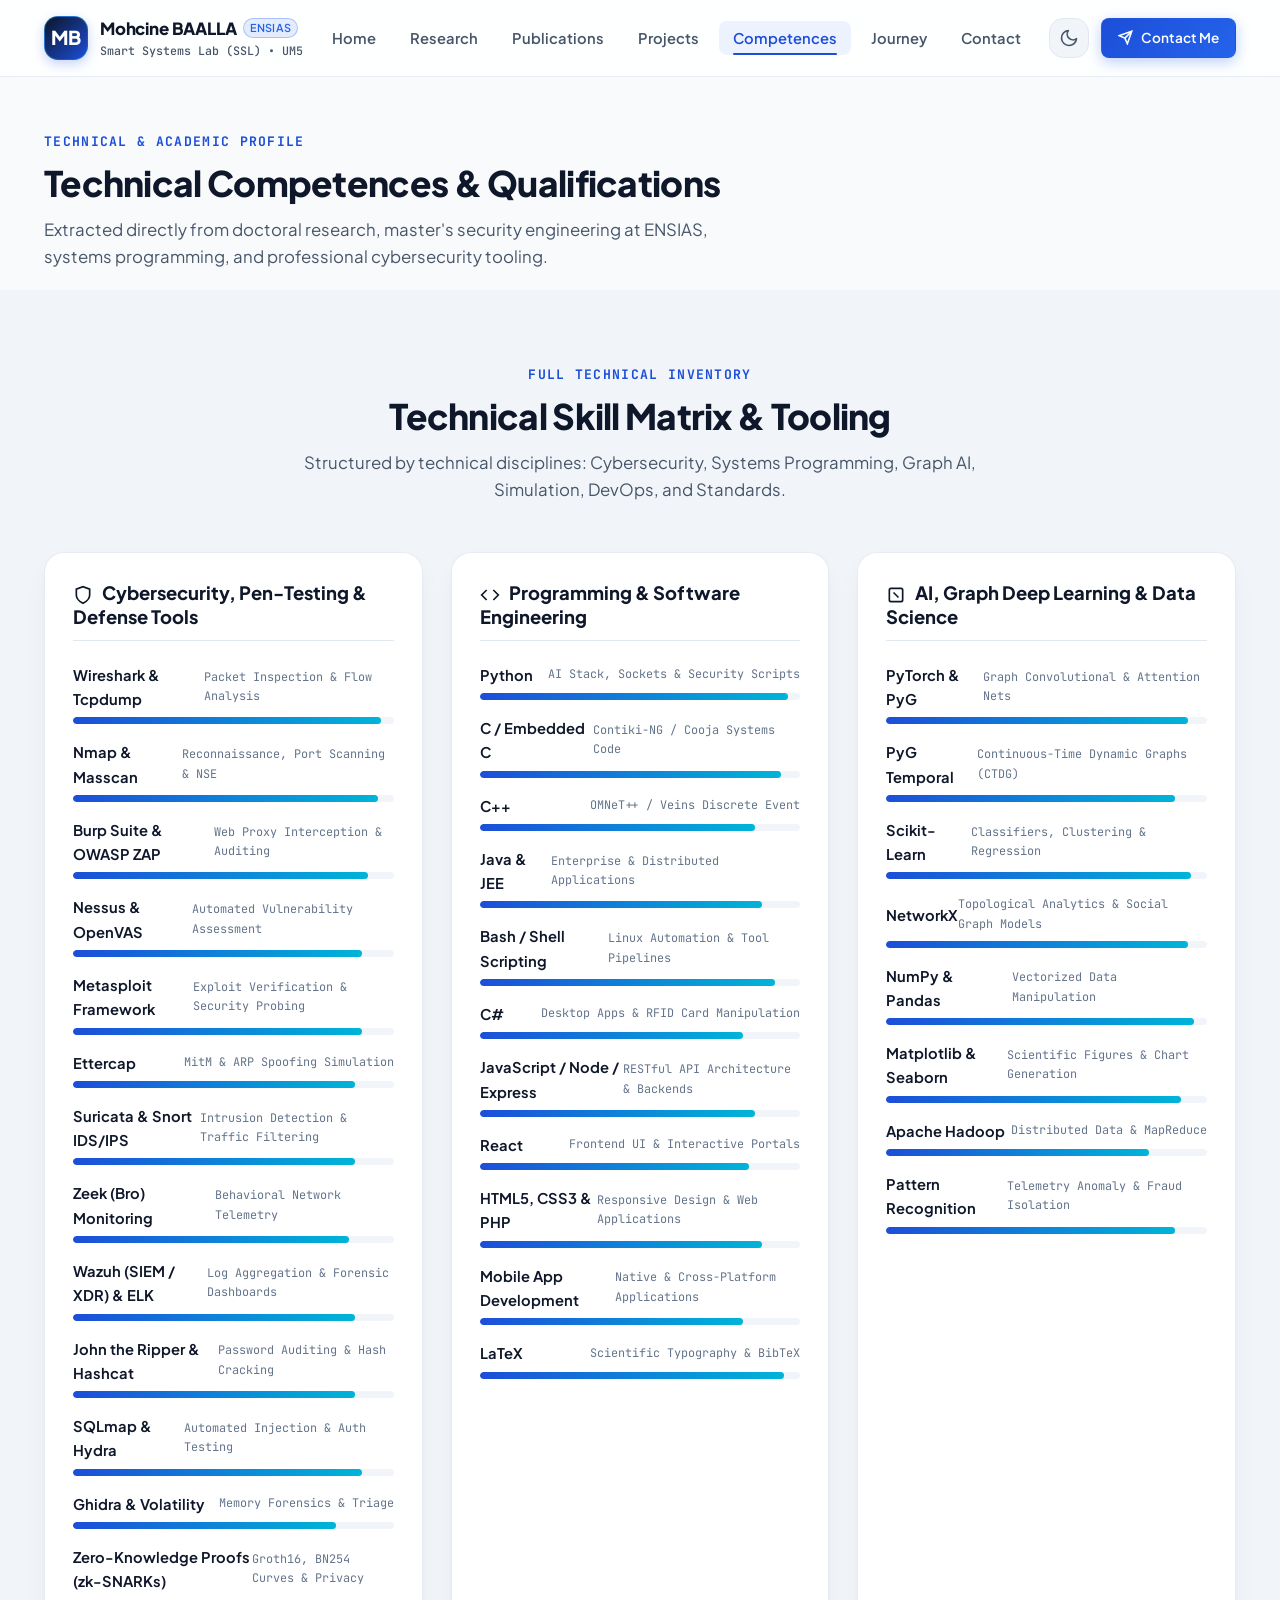
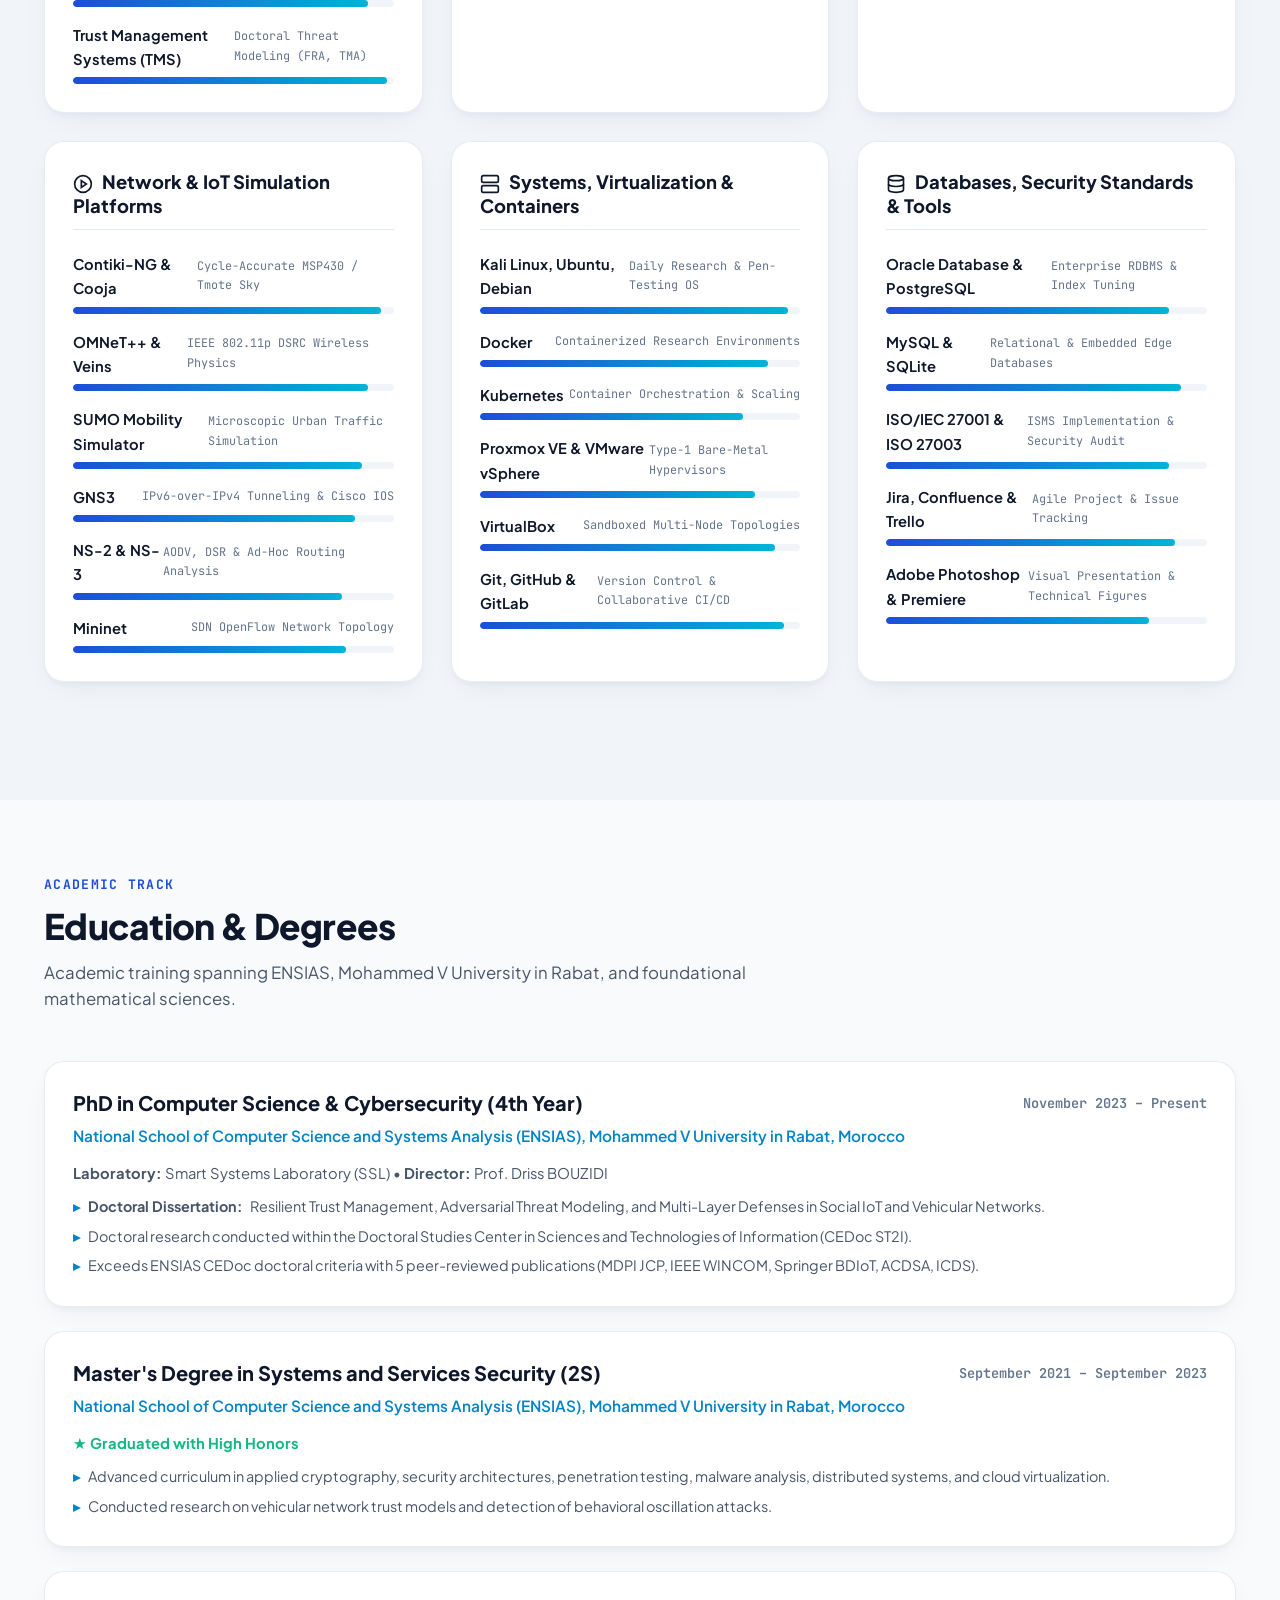
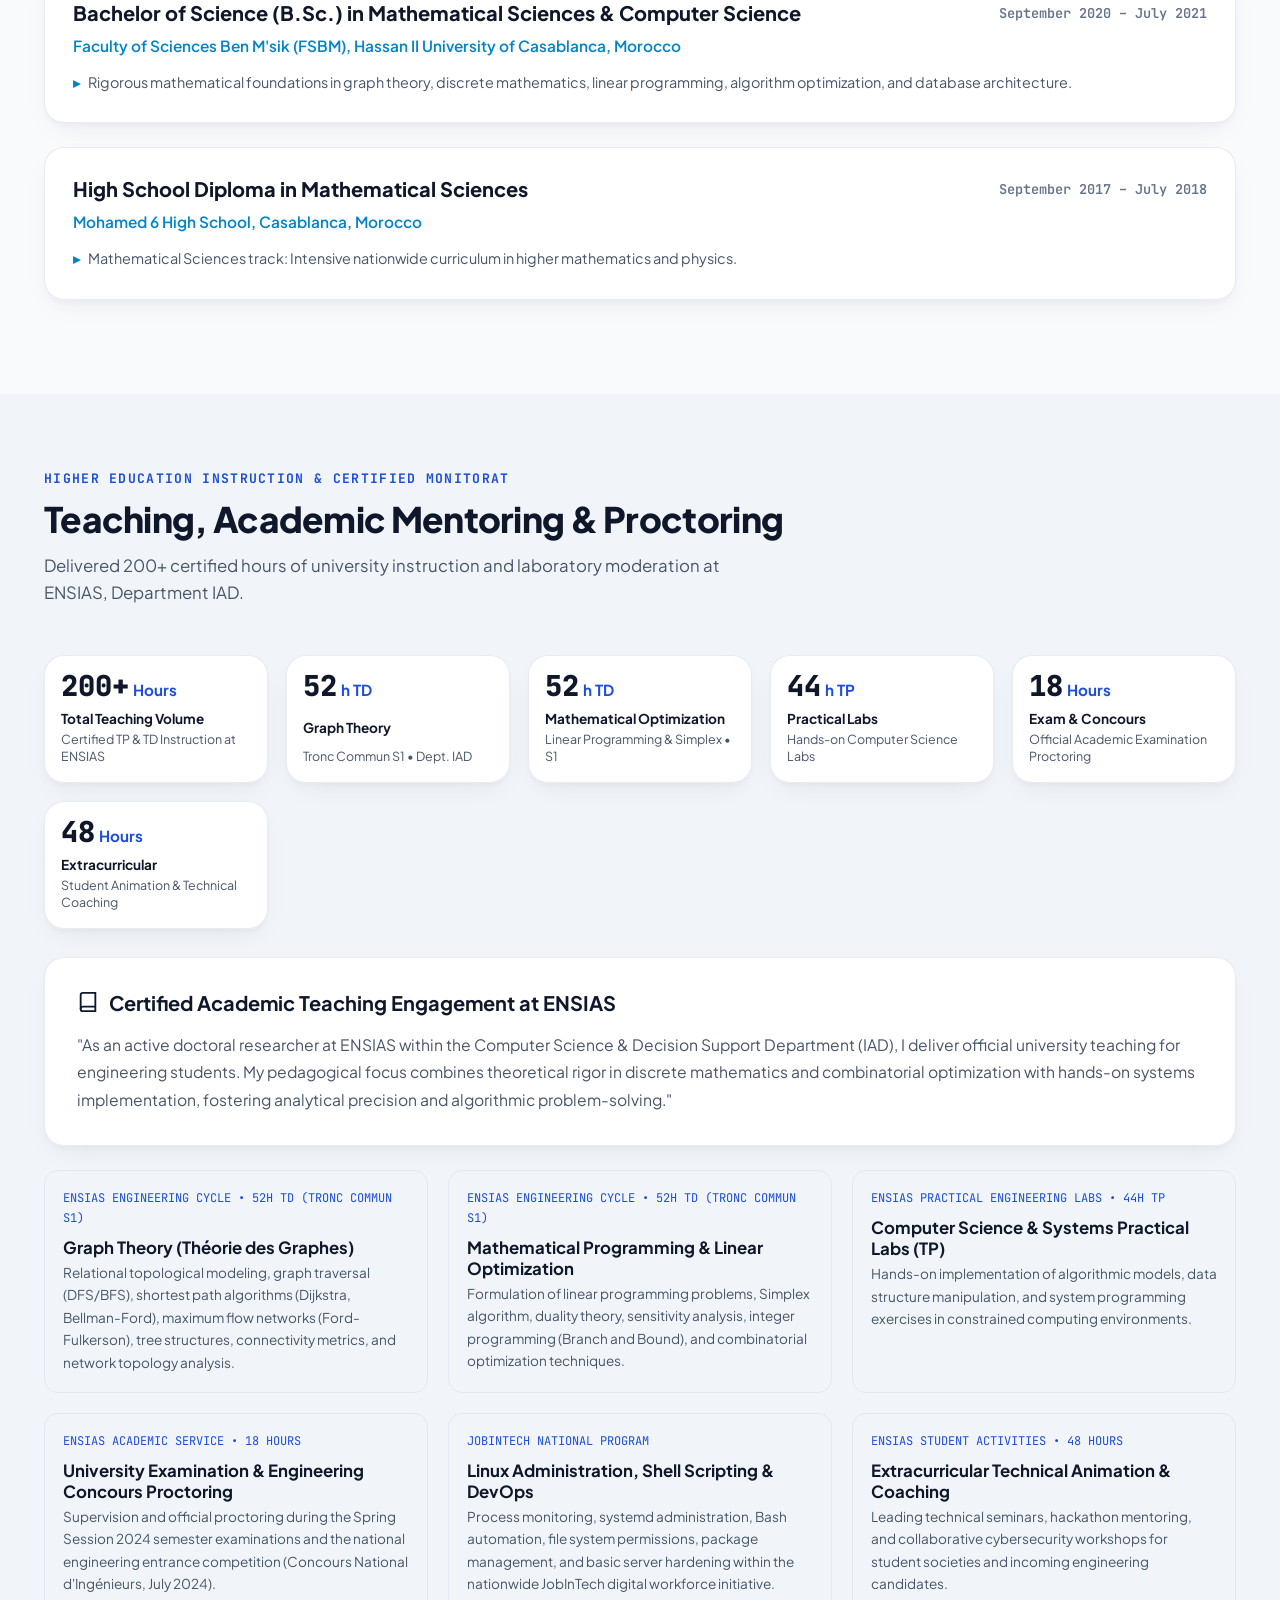
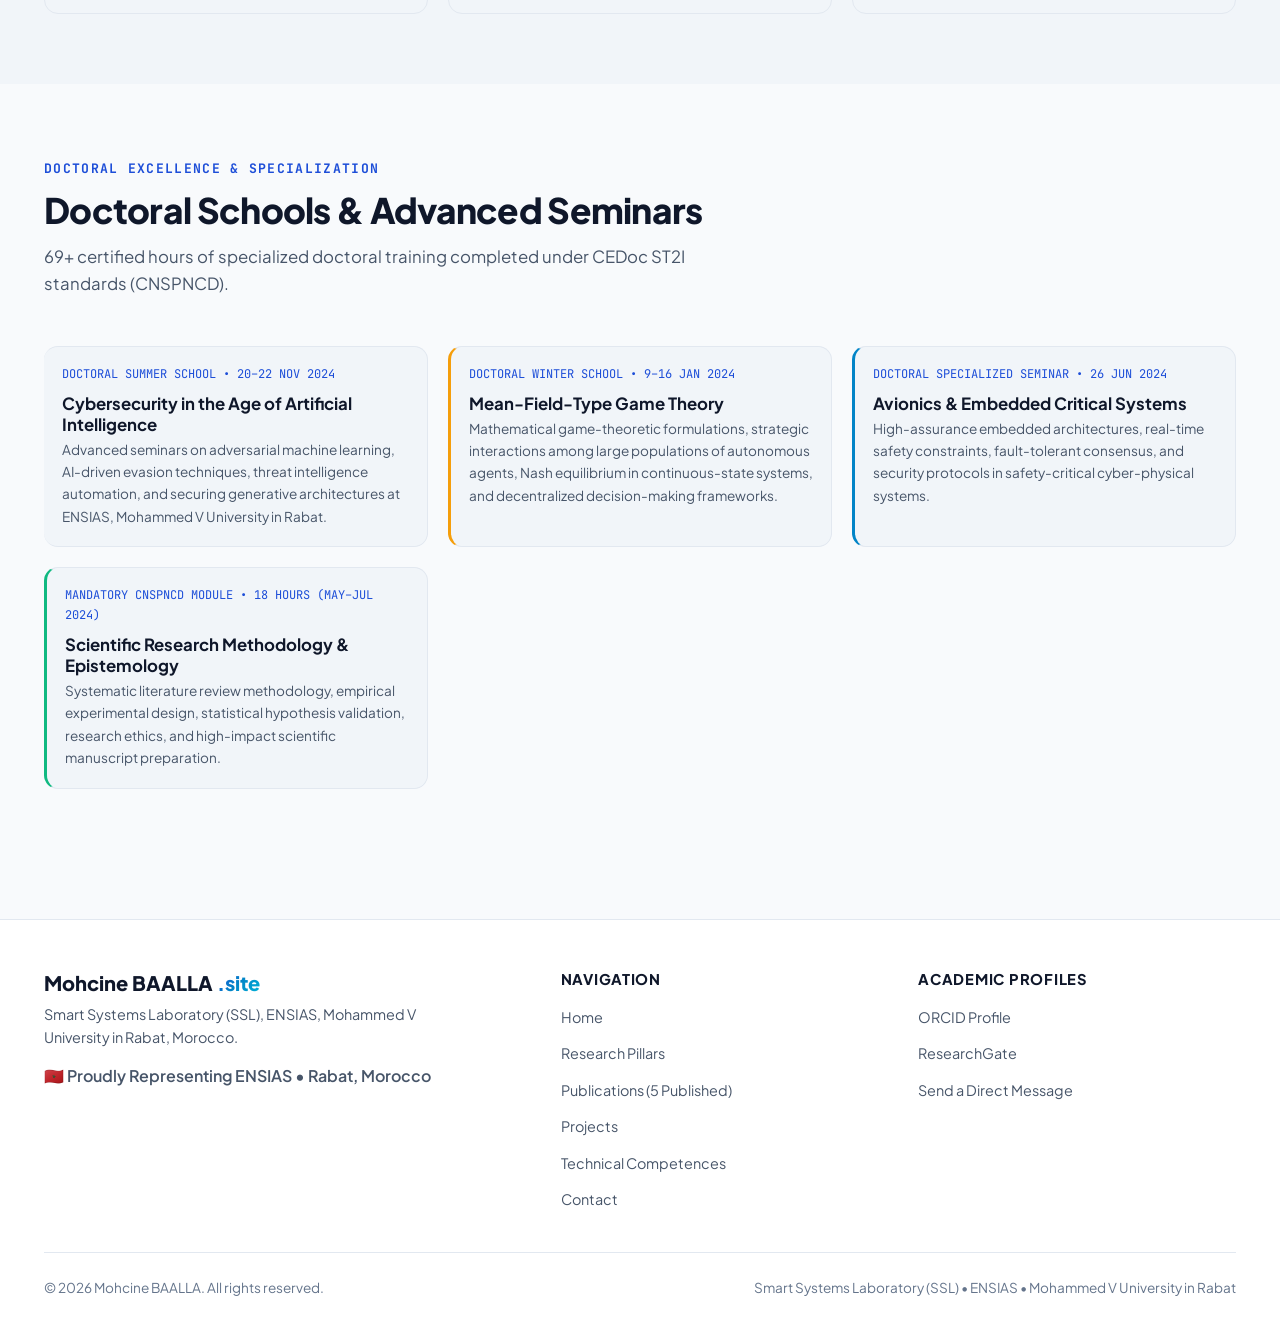
==== commit d81f472b: "Add files via upload" ====
--- a/competences.html
+++ b/competences.html
@@ -582,8 +582,7 @@
           <ul class="edu-details-list">
             <li class="edu-detail-item"><strong>Doctoral Dissertation:</strong> Resilient Trust Management, Adversarial
               Threat Modeling, and Multi-Layer Defenses in Social IoT and Vehicular Networks.</li>
-            <li class="edu-detail-item">Recipient of the prestigious PhD-Associate Scholarship (PASS) awarded by CNRST
-              and the Ministry of Higher Education.</li>
+            <li class="edu-detail-item">Doctoral research conducted within the Doctoral Studies Center in Sciences and Technologies of Information (CEDoc ST2I).</li>
             <li class="edu-detail-item">Exceeds ENSIAS CEDoc doctoral criteria with 5 peer-reviewed publications (MDPI
               JCP, IEEE WINCOM, Springer BDIoT, ACDSA, ICDS).</li>
           </ul>
--- a/assets/css/style.css
+++ b/assets/css/style.css
@@ -1554,43 +1554,6 @@
   box-shadow: 0 8px 24px rgba(56, 189, 248, 0.4);
 }
 
-/* Pass Fellowship Box */
-.fellowship-box {
-  background: rgba(245, 158, 11, 0.08);
-  border: 1.5px solid rgba(245, 158, 11, 0.4);
-  border-radius: var(--radius-lg);
-  padding: 24px 28px;
-  margin-bottom: 40px;
-  display: flex;
-  align-items: center;
-  gap: 20px;
-}
-
-.fellowship-icon {
-  width: 54px;
-  height: 54px;
-  border-radius: var(--radius-md);
-  background: rgba(245, 158, 11, 0.2);
-  color: var(--amber-400);
-  display: flex;
-  align-items: center;
-  justify-content: center;
-  font-size: 1.6rem;
-  flex-shrink: 0;
-}
-
-.fellowship-title {
-  font-size: 1.15rem;
-  font-weight: 750;
-  color: var(--text-main);
-  margin-bottom: 4px;
-}
-
-.fellowship-desc {
-  font-size: 0.9rem;
-  color: var(--text-muted);
-  line-height: 1.5;
-}
 
 /* Skills Matrix */
 .skills-category-grid {
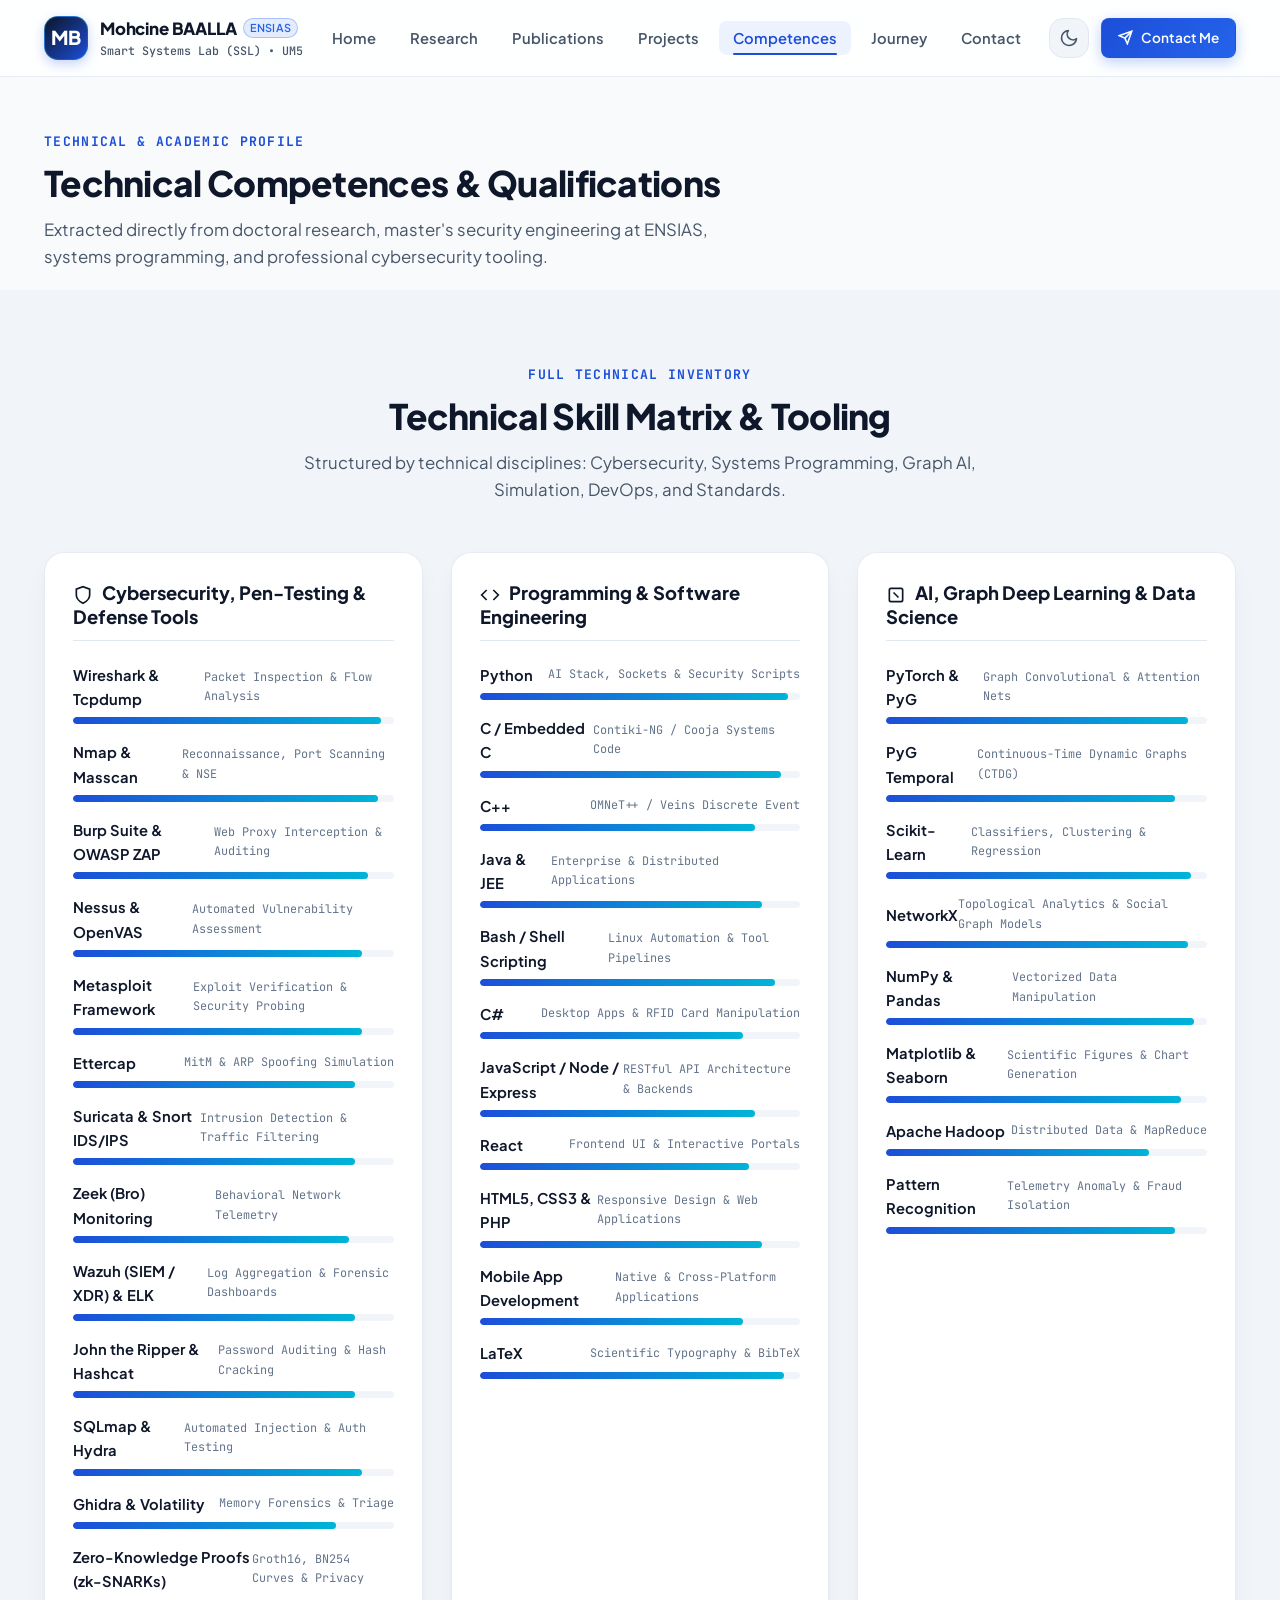
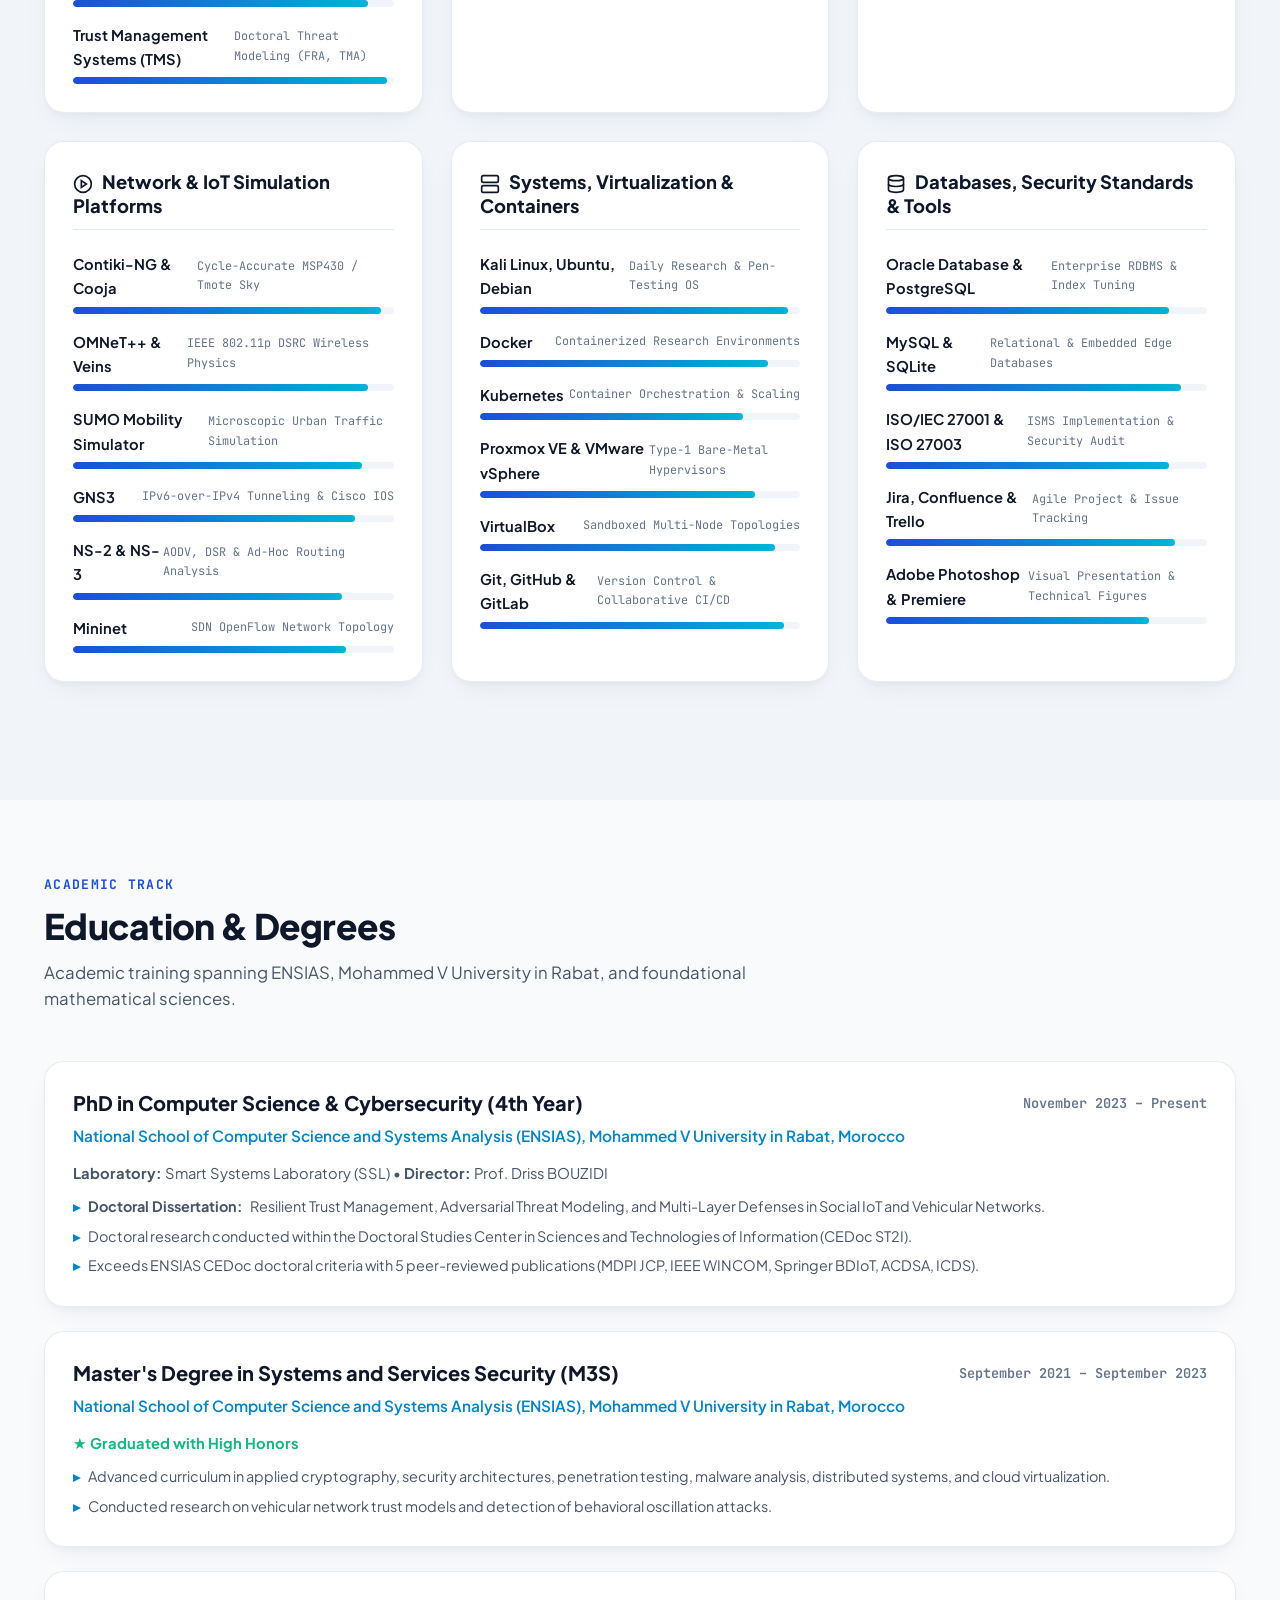
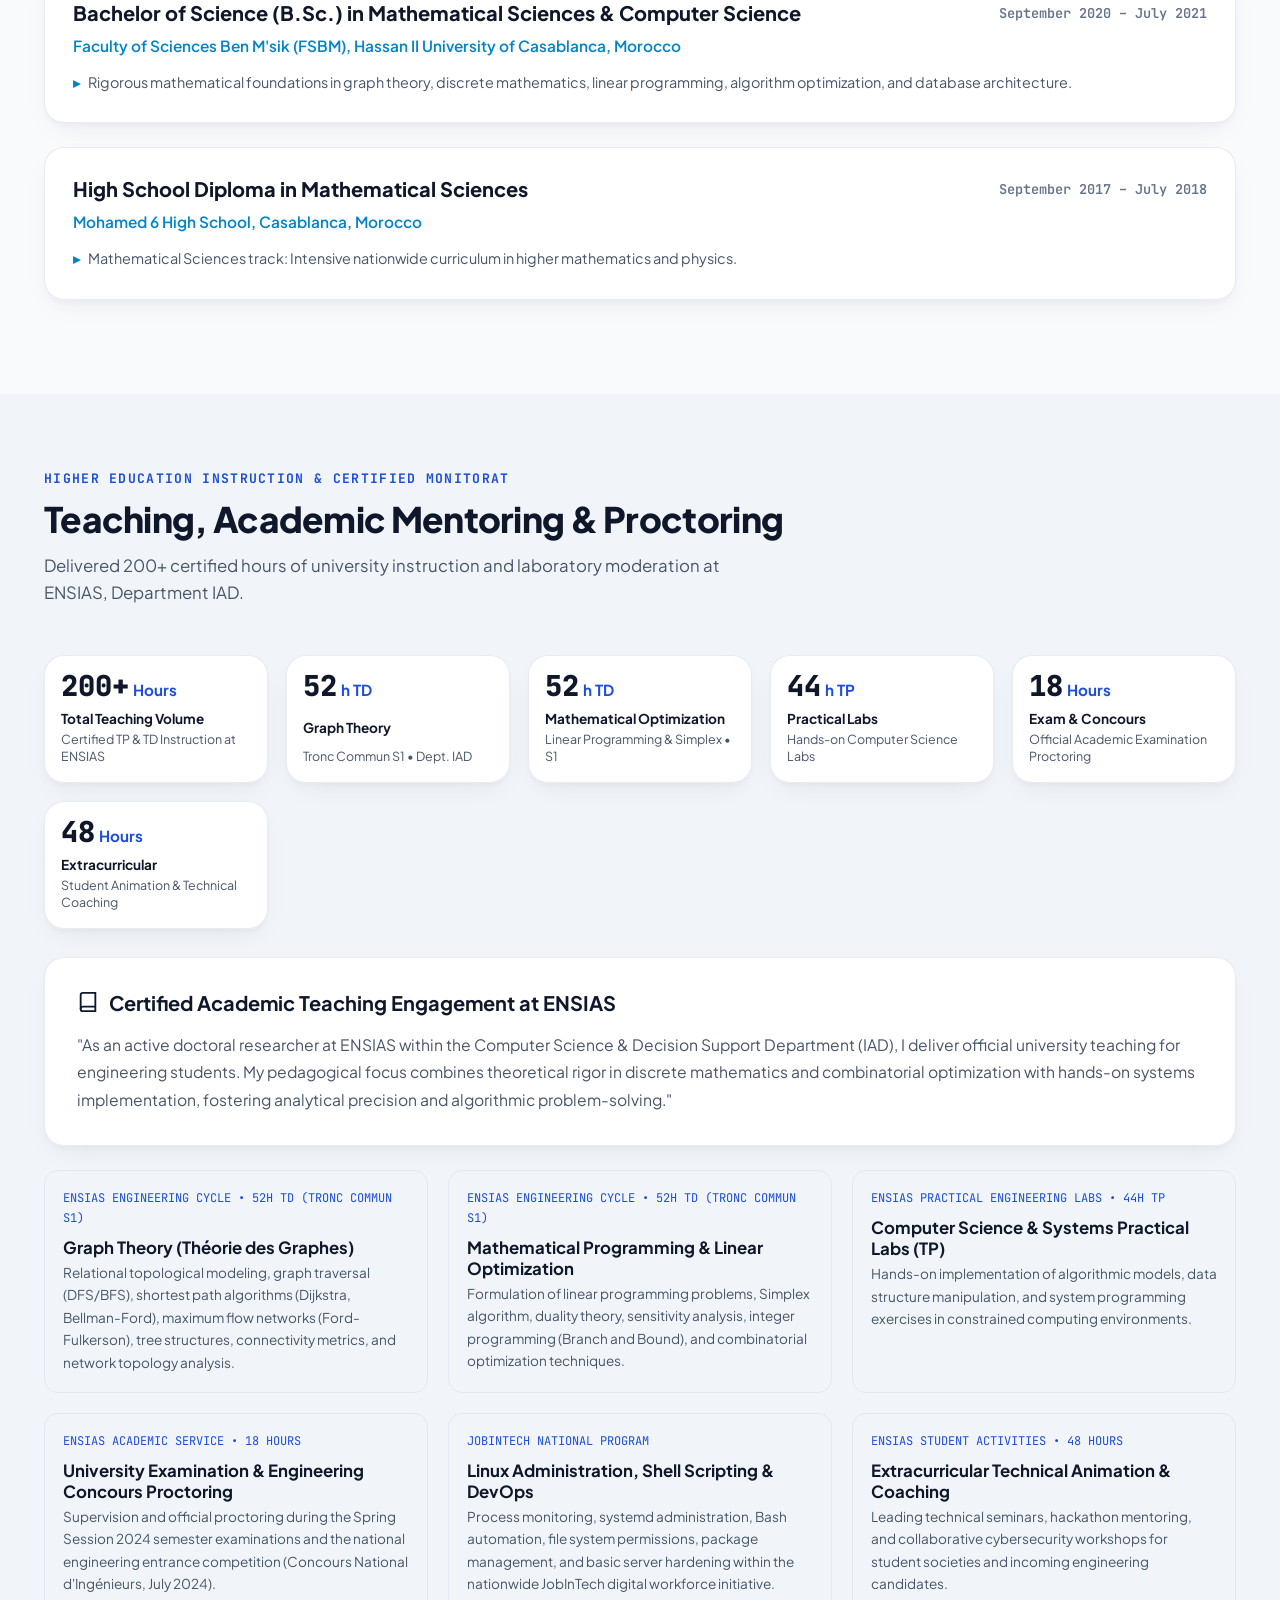
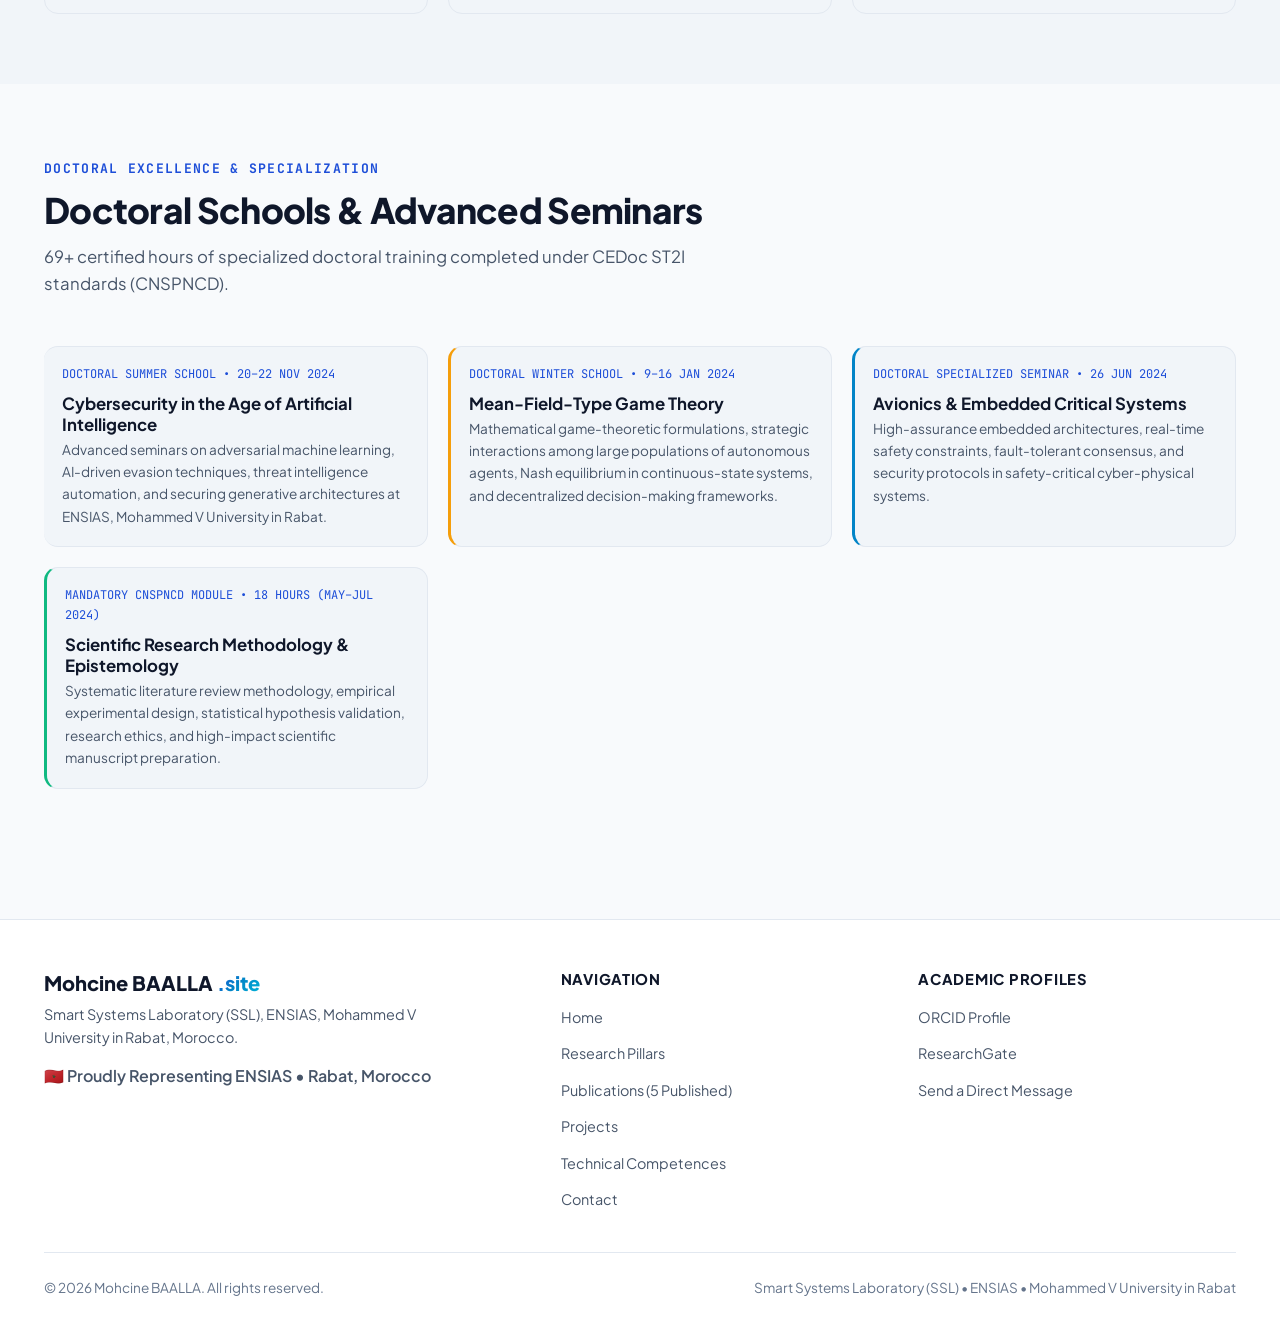
==== commit d6d9c4ae: "Update competences.html" ====
--- a/competences.html
+++ b/competences.html
@@ -591,7 +591,7 @@
         <!-- Master -->
         <div class="edu-card">
           <div class="edu-header-row">
-            <h3 class="edu-degree">Master's Degree in Systems and Services Security (2S)</h3>
+            <h3 class="edu-degree">Master's Degree in Systems and Services Security (M3S)</h3>
             <span class="edu-period">September 2021 – September 2023</span>
           </div>
           <p class="edu-institution">National School of Computer Science and Systems Analysis (ENSIAS), Mohammed V
